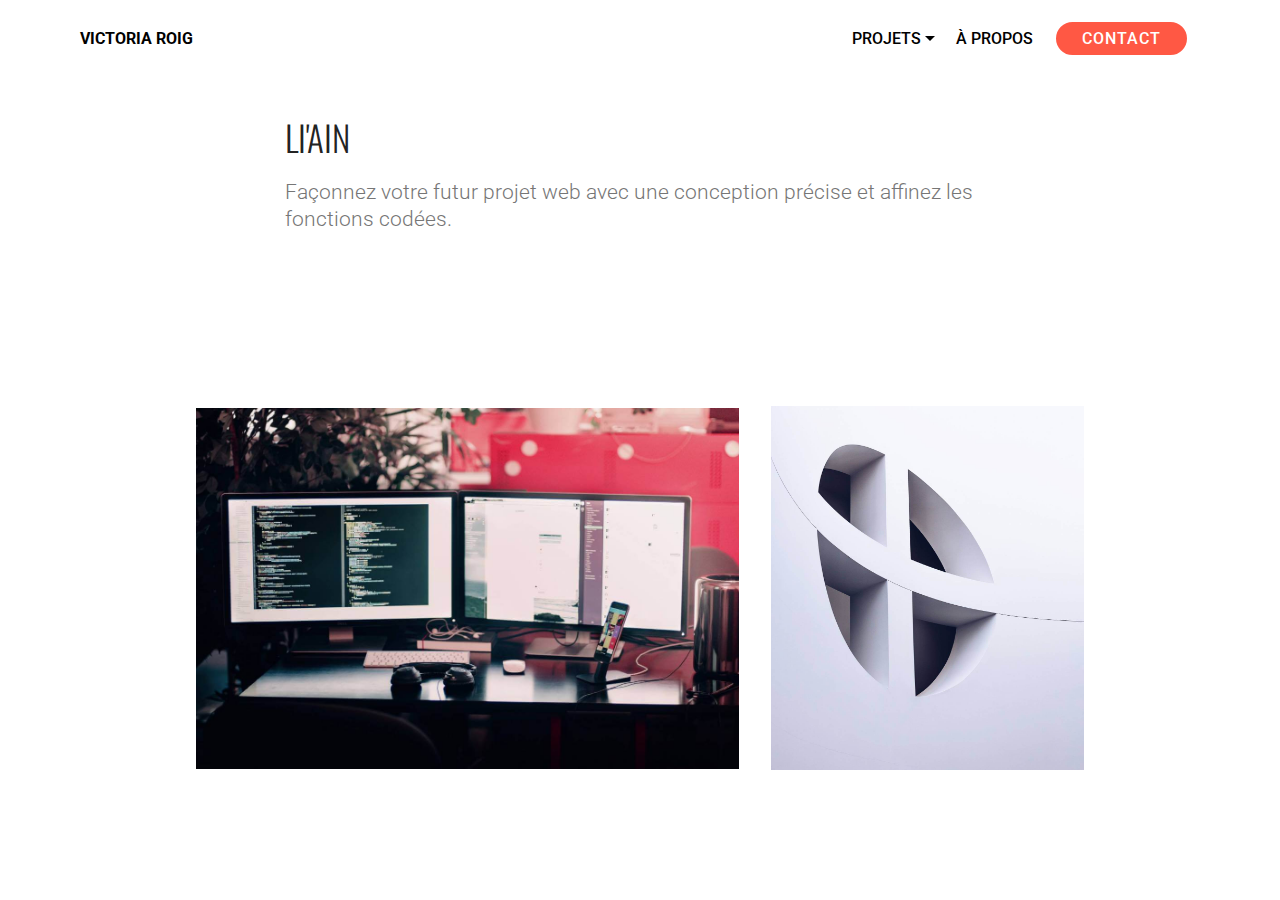
==== page10.html @ 6cad790f "create github pages" ====
<!DOCTYPE html>
<html >
<head>
  <!-- Site made with Mobirise Website Builder v4.8.8, https://mobirise.com -->
  <meta charset="UTF-8">
  <meta http-equiv="X-UA-Compatible" content="IE=edge">
  <meta name="generator" content="Mobirise v4.8.8, mobirise.com">
  <meta name="viewport" content="width=device-width, initial-scale=1, minimum-scale=1">
  <link rel="shortcut icon" href="assets/images/logo2.png" type="image/x-icon">
  <meta name="description" content="Web Site Builder Description">
  <title>Li'ain</title>
  <link rel="stylesheet" href="assets/tether/tether.min.css">
  <link rel="stylesheet" href="assets/bootstrap/css/bootstrap.min.css">
  <link rel="stylesheet" href="assets/bootstrap/css/bootstrap-grid.min.css">
  <link rel="stylesheet" href="assets/bootstrap/css/bootstrap-reboot.min.css">
  <link rel="stylesheet" href="assets/dropdown/css/style.css">
  <link rel="stylesheet" href="assets/theme/css/style.css">
  <link rel="stylesheet" href="assets/mobirise/css/mbr-additional.css" type="text/css">
  
  
  
</head>
<body>
  <section class="menu cid-rbWbWmOWd1" once="menu" id="menu2-z">

    

    <nav class="navbar navbar-expand beta-menu navbar-dropdown align-items-center navbar-fixed-top navbar-toggleable-sm">
        <button class="navbar-toggler navbar-toggler-right" type="button" data-toggle="collapse" data-target="#navbarSupportedContent" aria-controls="navbarSupportedContent" aria-expanded="false" aria-label="Toggle navigation">
            <div class="hamburger">
                <span></span>
                <span></span>
                <span></span>
                <span></span>
            </div>
        </button>
        <div class="menu-logo">
            <div class="navbar-brand">
                
                <span class="navbar-caption-wrap"><a class="navbar-caption text-black display-4" href="index.html">VICTORIA ROIG</a></span>
            </div>
        </div>
        <div class="collapse navbar-collapse" id="navbarSupportedContent">
            <ul class="navbar-nav nav-dropdown" data-app-modern-menu="true"><li class="nav-item dropdown open">
                    <a class="nav-link link text-black dropdown-toggle display-4" href="https://mobirise.co" data-toggle="dropdown-submenu" aria-expanded="true">
                        PROJETS</a><div class="dropdown-menu"><a class="text-black dropdown-item display-4" href="page10.html" aria-expanded="false">LI'AIN</a><a class="text-black dropdown-item display-4" href="page9.html" aria-expanded="false">BLACK SWAN</a><a class="text-black dropdown-item display-4" href="page8.html" aria-expanded="false">JO PARIS 2024</a><a class="text-black dropdown-item display-4" href="page7.html" aria-expanded="false">PAS MON GENRE</a><a class="text-black dropdown-item display-4" href="page6.html" aria-expanded="false">ORCHESTRE NATIONAL DE LYON</a><a class="text-black dropdown-item display-4" href="page5.html" aria-expanded="false">VLAN !</a><a class="text-black dropdown-item display-4" href="page4.html" aria-expanded="false">PORTS DE L'ESTUAIRE DE LA SEUDRE</a><a class="text-black dropdown-item display-4" href="page3.html" aria-expanded="false">ALTITUDE JAZZ FESTIVAL</a><a class="text-black dropdown-item display-4" href="page2.html" aria-expanded="false">HALLUCINATIONS COLLECTIVES</a></div>
                </li>
                <li class="nav-item">
                    <a class="nav-link link text-black display-4" href="àpropos.html">À&nbsp;PROPOS</a>
                </li></ul>
            <div class="navbar-buttons mbr-section-btn"><a class="btn btn-sm btn-primary display-4" href="index.html#form1-5">CONTACT
                    </a></div>
        </div>
    </nav>
</section>

<section class="engine"><a href="https://mobirise.info/z">best free css templates</a></section><section class="mbr-section content4 cid-reNiDAWQMk" id="content4-12">

    

    <div class="container">
        <div class="media-container-row">
            <div class="title col-12 col-md-8">
                <h2 class="align-center pb-3 mbr-fonts-style display-1">
                    LI'AIN&nbsp;</h2>
                <h3 class="mbr-section-subtitle align-center mbr-light mbr-fonts-style display-2">
                    Façonnez votre futur projet web avec une conception précise et affinez les fonctions codées.
                </h3>
                
            </div>
        </div>
    </div>
</section>

<section class="cid-reNizBVygd" id="image4-11">
    <!-- Block parameters controls (Blue "Gear" panel) -->
    
    <!-- End block parameters -->
    <div class="container images-container">
            <div class="media-container-row" style="width: 80%;">
                <div class="img-item item1" style="width: 177%;">
                    <img src="assets/images/042.jpg">
                    
                </div>
                <div class="img-item">
                    <img src="assets/images/053.jpg">
                    
                </div>
            </div>
    </div>
</section>


  <script src="assets/web/assets/jquery/jquery.min.js"></script>
  <script src="assets/popper/popper.min.js"></script>
  <script src="assets/tether/tether.min.js"></script>
  <script src="assets/bootstrap/js/bootstrap.min.js"></script>
  <script src="assets/smoothscroll/smooth-scroll.js"></script>
  <script src="assets/dropdown/js/script.min.js"></script>
  <script src="assets/touchswipe/jquery.touch-swipe.min.js"></script>
  <script src="assets/theme/js/script.js"></script>
  
  
 <div id="scrollToTop" class="scrollToTop mbr-arrow-up"><a style="text-align: center;"><i></i></a></div>
  </body>
</html>
---- assets/dropdown/css/style.css ----
.navbar-dropdown {
  left: 0;
  padding: 0;
  position: absolute;
  right: 0;
  top: 0;
  transition: all 0.45s ease;
  z-index: 1030;
  background: #282828; }
  .navbar-dropdown .navbar-logo {
    margin-right: 0.8rem;
    transition: margin 0.3s ease-in-out;
    vertical-align: middle; }
    .navbar-dropdown .navbar-logo img {
      height: 3.125rem;
      transition: all 0.3s ease-in-out; }
    .navbar-dropdown .navbar-logo.mbr-iconfont {
      font-size: 3.125rem;
      line-height: 3.125rem; }
  .navbar-dropdown .navbar-caption {
    font-weight: 700;
    white-space: normal;
    vertical-align: -4px;
    line-height: 3.125rem !important; }
    .navbar-dropdown .navbar-caption, .navbar-dropdown .navbar-caption:hover {
      color: inherit;
      text-decoration: none; }
  .navbar-dropdown .mbr-iconfont + .navbar-caption {
    vertical-align: -1px; }
  .navbar-dropdown.navbar-fixed-top {
    position: fixed; }
  .navbar-dropdown .navbar-brand span {
    vertical-align: -4px; }
  .navbar-dropdown.bg-color.transparent {
    background: none; }
  .navbar-dropdown.navbar-short .navbar-brand {
    padding: 0.625rem 0; }
    .navbar-dropdown.navbar-short .navbar-brand span {
      vertical-align: -1px; }
  .navbar-dropdown.navbar-short .navbar-caption {
    line-height: 2.375rem !important;
    vertical-align: -2px; }
  .navbar-dropdown.navbar-short .navbar-logo {
    margin-right: 0.5rem; }
    .navbar-dropdown.navbar-short .navbar-logo img {
      height: 2.375rem; }
    .navbar-dropdown.navbar-short .navbar-logo.mbr-iconfont {
      font-size: 2.375rem;
      line-height: 2.375rem; }
  .navbar-dropdown.navbar-short .mbr-table-cell {
    height: 3.625rem; }
  .navbar-dropdown .navbar-close {
    left: 0.6875rem;
    position: fixed;
    top: 0.75rem;
    z-index: 1000; }
  .navbar-dropdown .hamburger-icon {
    content: "";
    display: inline-block;
    vertical-align: middle;
    width: 16px;
    -webkit-box-shadow: 0 -6px 0 1px #282828,0 0 0 1px #282828,0 6px 0 1px #282828;
    -moz-box-shadow: 0 -6px 0 1px #282828,0 0 0 1px #282828,0 6px 0 1px #282828;
    box-shadow: 0 -6px 0 1px #282828,0 0 0 1px #282828,0 6px 0 1px #282828; }

.dropdown-menu .dropdown-toggle[data-toggle="dropdown-submenu"]::after {
  border-bottom: 0.35em solid transparent;
  border-left: 0.35em solid;
  border-right: 0;
  border-top: 0.35em solid transparent;
  margin-left: 0.3rem; }

.dropdown-menu .dropdown-item:focus {
  outline: 0; }

.nav-dropdown {
  font-size: 0.75rem;
  font-weight: 500;
  height: auto !important; }
  .nav-dropdown .nav-btn {
    padding-left: 1rem; }
  .nav-dropdown .link {
    margin: .667em 1.667em;
    font-weight: 500;
    padding: 0;
    transition: color .2s ease-in-out; }
    .nav-dropdown .link.dropdown-toggle {
      margin-right: 2.583em; }
      .nav-dropdown .link.dropdown-toggle::after {
        margin-left: .25rem;
        border-top: 0.35em solid;
        border-right: 0.35em solid transparent;
        border-left: 0.35em solid transparent;
        border-bottom: 0; }
      .nav-dropdown .link.dropdown-toggle[aria-expanded="true"] {
        margin: 0;
        padding: 0.667em 3.263em  0.667em 1.667em; }
  .nav-dropdown .link::after,
  .nav-dropdown .dropdown-item::after {
    color: inherit; }
  .nav-dropdown .btn {
    font-size: 0.75rem;
    font-weight: 700;
    letter-spacing: 0;
    margin-bottom: 0;
    padding-left: 1.25rem;
    padding-right: 1.25rem; }
  .nav-dropdown .dropdown-menu {
    border-radius: 0;
    border: 0;
    left: 0;
    margin: 0;
    padding-bottom: 1.25rem;
    padding-top: 1.25rem;
    position: relative; }
  .nav-dropdown .dropdown-submenu {
    margin-left: 0.125rem;
    top: 0; }
  .nav-dropdown .dropdown-item {
    font-weight: 500;
    line-height: 2;
    padding: 0.3846em 4.615em 0.3846em 1.5385em;
    position: relative;
    transition: color .2s ease-in-out, background-color .2s ease-in-out; }
    .nav-dropdown .dropdown-item::after {
      margin-top: -0.3077em;
      position: absolute;
      right: 1.1538em;
      top: 50%; }
    .nav-dropdown .dropdown-item:focus, .nav-dropdown .dropdown-item:hover {
      background: none; }

@media (max-width: 767px) {
  .nav-dropdown.navbar-toggleable-sm {
    bottom: 0;
    display: none;
    left: 0;
    overflow-x: hidden;
    position: fixed;
    top: 0;
    transform: translateX(-100%);
    -ms-transform: translateX(-100%);
    -webkit-transform: translateX(-100%);
    width: 18.75rem;
    z-index: 999; } }
.nav-dropdown.navbar-toggleable-xl {
  bottom: 0;
  display: none;
  left: 0;
  overflow-x: hidden;
  position: fixed;
  top: 0;
  transform: translateX(-100%);
  -ms-transform: translateX(-100%);
  -webkit-transform: translateX(-100%);
  width: 18.75rem;
  z-index: 999; }

.nav-dropdown-sm {
  display: block !important;
  overflow-x: hidden;
  overflow: auto;
  padding-top: 3.875rem; }
  .nav-dropdown-sm::after {
    content: "";
    display: block;
    height: 3rem;
    width: 100%; }
  .nav-dropdown-sm.collapse.in ~ .navbar-close {
    display: block !important; }
  .nav-dropdown-sm.collapsing, .nav-dropdown-sm.collapse.in {
    transform: translateX(0);
    -ms-transform: translateX(0);
    -webkit-transform: translateX(0);
    transition: all 0.25s ease-out;
    -webkit-transition: all 0.25s ease-out;
    background: #282828; }
  .nav-dropdown-sm.collapsing[aria-expanded="false"] {
    transform: translateX(-100%);
    -ms-transform: translateX(-100%);
    -webkit-transform: translateX(-100%); }
  .nav-dropdown-sm .nav-item {
    display: block;
    margin-left: 0 !important;
    padding-left: 0; }
  .nav-dropdown-sm .link,
  .nav-dropdown-sm .dropdown-item {
    border-top: 1px dotted rgba(255, 255, 255, 0.1);
    font-size: 0.8125rem;
    line-height: 1.6;
    margin: 0 !important;
    padding: 0.875rem 2.4rem 0.875rem 1.5625rem !important;
    position: relative;
    white-space: normal; }
    .nav-dropdown-sm .link:focus, .nav-dropdown-sm .link:hover,
    .nav-dropdown-sm .dropdown-item:focus,
    .nav-dropdown-sm .dropdown-item:hover {
      background: rgba(0, 0, 0, 0.2) !important;
      color: #c0a375; }
  .nav-dropdown-sm .nav-btn {
    position: relative;
    padding: 1.5625rem 1.5625rem 0 1.5625rem; }
    .nav-dropdown-sm .nav-btn::before {
      border-top: 1px dotted rgba(255, 255, 255, 0.1);
      content: "";
      left: 0;
      position: absolute;
      top: 0;
      width: 100%; }
    .nav-dropdown-sm .nav-btn + .nav-btn {
      padding-top: 0.625rem; }
      .nav-dropdown-sm .nav-btn + .nav-btn::before {
        display: none; }
  .nav-dropdown-sm .btn {
    padding: 0.625rem 0; }
  .nav-dropdown-sm .dropdown-toggle[data-toggle="dropdown-submenu"]::after {
    margin-left: .25rem;
    border-top: 0.35em solid;
    border-right: 0.35em solid transparent;
    border-left: 0.35em solid transparent;
    border-bottom: 0; }
  .nav-dropdown-sm .dropdown-toggle[data-toggle="dropdown-submenu"][aria-expanded="true"]::after {
    border-top: 0;
    border-right: 0.35em solid transparent;
    border-left: 0.35em solid transparent;
    border-bottom: 0.35em solid; }
  .nav-dropdown-sm .dropdown-menu {
    margin: 0;
    padding: 0;
    position: relative;
    top: 0;
    left: 0;
    width: 100%;
    border: 0;
    float: none;
    border-radius: 0;
    background: none; }
  .nav-dropdown-sm .dropdown-submenu {
    left: 100%;
    margin-left: 0.125rem;
    margin-top: -1.25rem;
    top: 0; }

.navbar-toggleable-sm .nav-dropdown .dropdown-menu {
  position: absolute; }

.navbar-toggleable-sm .nav-dropdown .dropdown-submenu {
  left: 100%;
  margin-left: 0.125rem;
  margin-top: -1.25rem;
  top: 0; }

.navbar-toggleable-sm.opened .nav-dropdown .dropdown-menu {
  position: relative; }

.navbar-toggleable-sm.opened .nav-dropdown .dropdown-submenu {
  left: 0;
  margin-left: 00rem;
  margin-top: 0rem;
  top: 0; }

.is-builder .nav-dropdown.collapsing {
  transition: none !important; }

/*# sourceMappingURL=style.css.map */
---- assets/theme/css/style.css ----
/*!
 * Mobirise v4 theme (https://mobirise.com/)
 * Copyright 2017 Mobirise
 */
section {
  background-color: #eeeeee; }

section,
.container,
.container-fluid {
  position: relative;
  word-wrap: break-word; }

a.mbr-iconfont:hover {
  text-decoration: none; }

.article .lead p, .article .lead ul, .article .lead ol, .article .lead pre, .article .lead blockquote {
  margin-bottom: 0; }

a {
  font-style: normal;
  font-weight: 400;
  cursor: pointer; }
  a, a:hover {
    text-decoration: none; }

figure {
  margin-bottom: 0; }

body {
  color: #232323; }

h1, h2, h3, h4, h5, h6,
.h1, .h2, .h3, .h4, .h5, .h6,
.display-1, .display-2, .display-3, .display-4 {
  line-height: 1;
  word-break: break-word;
  word-wrap: break-word; }

b, strong {
  font-weight: bold; }

blockquote {
  padding: 10px 0 10px 20px;
  position: relative;
  border-left: 2px solid;
  border-color: #ff3366; }

input:-webkit-autofill, input:-webkit-autofill:hover, input:-webkit-autofill:focus, input:-webkit-autofill:active {
  transition-delay: 9999s;
  transition-property: background-color, color; }

textarea[type="hidden"] {
  display: none; }

body {
  position: relative; }

section {
  background-position: 50% 50%;
  background-repeat: no-repeat;
  background-size: cover; }
  section .mbr-background-video,
  section .mbr-background-video-preview {
    position: absolute;
    bottom: 0;
    left: 0;
    right: 0;
    top: 0; }

.hidden {
  visibility: hidden; }

.mbr-z-index20 {
  z-index: 20; }

/*! Base colors */
.mbr-white {
  color: #ffffff; }

.mbr-black {
  color: #000000; }

.mbr-bg-white {
  background-color: #ffffff; }

.mbr-bg-black {
  background-color: #000000; }

/*! Text-aligns */
.align-left {
  text-align: left; }

.align-center {
  text-align: center; }

.align-right {
  text-align: right; }

@media (max-width: 767px) {
  .align-left, .align-center, .align-right, .mbr-section-btn, .mbr-section-title {
    text-align: center; } }
/*! Font-weight  */
.mbr-light {
  font-weight: 300; }

.mbr-regular {
  font-weight: 400; }

.mbr-semibold {
  font-weight: 500; }

.mbr-bold {
  font-weight: 700; }

/*! Media  */
.media-size-item {
  -webkit-flex: 1 1 auto;
  -moz-flex: 1 1 auto;
  -ms-flex: 1 1 auto;
  -o-flex: 1 1 auto;
  flex: 1 1 auto; }

.media-content {
  -webkit-flex-basis: 100%;
  flex-basis: 100%; }

.media-container-row {
  display: -ms-flexbox;
  display: -webkit-flex;
  display: flex;
  -webkit-flex-direction: row;
  -ms-flex-direction: row;
  flex-direction: row;
  -webkit-flex-wrap: wrap;
  -ms-flex-wrap: wrap;
  flex-wrap: wrap;
  -webkit-justify-content: center;
  -ms-flex-pack: center;
  justify-content: center;
  -webkit-align-content: center;
  -ms-flex-line-pack: center;
  align-content: center;
  -webkit-align-items: start;
  -ms-flex-align: start;
  align-items: start; }
  .media-container-row .media-size-item {
    width: 400px; }

.media-container-column {
  display: -ms-flexbox;
  display: -webkit-flex;
  display: flex;
  -webkit-flex-direction: column;
  -ms-flex-direction: column;
  flex-direction: column;
  -webkit-flex-wrap: wrap;
  -ms-flex-wrap: wrap;
  flex-wrap: wrap;
  -webkit-justify-content: center;
  -ms-flex-pack: center;
  justify-content: center;
  -webkit-align-content: center;
  -ms-flex-line-pack: center;
  align-content: center;
  -webkit-align-items: stretch;
  -ms-flex-align: stretch;
  align-items: stretch; }
  .media-container-column > * {
    width: 100%; }

@media (min-width: 992px) {
  .media-container-row {
    -webkit-flex-wrap: nowrap;
    -ms-flex-wrap: nowrap;
    flex-wrap: nowrap; } }
figure {
  overflow: hidden; }

figure[mbr-media-size] {
  transition: width 0.1s; }

.mbr-figure img, .mbr-figure iframe {
  display: block;
  width: 100%; }

.card {
  background-color: transparent;
  border: none; }

.card-img {
  text-align: center;
  flex-shrink: 0;
  -webkit-flex-shrink: 0; }

.media {
  max-width: 100%;
  margin: 0 auto; }

.mbr-figure {
  -ms-flex-item-align: center;
  -ms-grid-row-align: center;
  -webkit-align-self: center;
  align-self: center; }

.media-container > div {
  max-width: 100%; }

.mbr-figure img, .card-img img {
  width: 100%; }

@media (max-width: 991px) {
  .media-size-item {
    width: auto !important; }

  .media {
    width: auto; }

  .mbr-figure {
    width: 100% !important; } }
/*! Buttons */
.mbr-section-btn {
  margin-left: -.25rem;
  margin-right: -.25rem;
  font-size: 0; }

nav .mbr-section-btn {
  margin-left: 0rem;
  margin-right: 0rem; }

/*! Btn icon margin */
.btn .mbr-iconfont, .btn.btn-sm .mbr-iconfont {
  cursor: pointer;
  margin-right: 0.5rem; }

.btn.btn-md .mbr-iconfont, .btn.btn-md .mbr-iconfont {
  margin-right: 0.8rem; }

.mbr-regular {
  font-weight: 400; }

.mbr-semibold {
  font-weight: 500; }

.mbr-bold {
  font-weight: 700; }

[type="submit"] {
  -webkit-appearance: none; }

/*! Full-screen */
.mbr-fullscreen .mbr-overlay {
  min-height: 100vh; }

.mbr-fullscreen {
  display: flex;
  display: -webkit-flex;
  display: -moz-flex;
  display: -ms-flex;
  display: -o-flex;
  align-items: center;
  -webkit-align-items: center;
  min-height: 100vh;
  padding-top: 3rem;
  padding-bottom: 3rem; }

/*! Map */
.map {
  height: 25rem;
  position: relative; }
  .map iframe {
    width: 100%;
    height: 100%; }

/* Form */
.form-asterisk {
  font-family: initial;
  position: absolute;
  top: -2px;
  font-weight: normal; }

/*! Scroll to top arrow */
.mbr-arrow-up {
  bottom: 25px;
  right: 90px;
  position: fixed;
  text-align: right;
  z-index: 5000;
  color: #ffffff;
  font-size: 32px;
  transform: rotate(180deg);
  -webkit-transform: rotate(180deg); }

.mbr-arrow-up a {
  background: rgba(0, 0, 0, 0.2);
  border-radius: 3px;
  color: #fff;
  display: inline-block;
  height: 60px;
  width: 60px;
  outline-style: none !important;
  position: relative;
  text-decoration: none;
  transition: all .3s ease-in-out;
  cursor: pointer;
  text-align: center; }
  .mbr-arrow-up a:hover {
    background-color: rgba(0, 0, 0, 0.4); }
  .mbr-arrow-up a i {
    line-height: 60px; }

.mbr-arrow-up-icon {
  display: block;
  color: #fff; }

.mbr-arrow-up-icon::before {
  content: "\203a";
  display: inline-block;
  font-family: serif;
  font-size: 32px;
  line-height: 1;
  font-style: normal;
  position: relative;
  top: 6px;
  left: -4px;
  -webkit-transform: rotate(-90deg);
  transform: rotate(-90deg); }

/*! Arrow Down */
.mbr-arrow {
  position: absolute;
  bottom: 45px;
  left: 50%;
  width: 60px;
  height: 60px;
  cursor: pointer;
  background-color: rgba(80, 80, 80, 0.5);
  border-radius: 50%;
  -webkit-transform: translateX(-50%);
  transform: translateX(-50%); }
  .mbr-arrow > a {
    display: inline-block;
    text-decoration: none;
    outline-style: none;
    -webkit-animation: arrowdown 1.7s ease-in-out infinite;
    animation: arrowdown 1.7s ease-in-out infinite; }
    .mbr-arrow > a > i {
      position: absolute;
      top: -2px;
      left: 15px;
      font-size: 2rem; }

@keyframes arrowdown {
  0% {
    transform: translateY(0px);
    -webkit-transform: translateY(0px); }
  50% {
    transform: translateY(-5px);
    -webkit-transform: translateY(-5px); }
  100% {
    transform: translateY(0px);
    -webkit-transform: translateY(0px); } }
@-webkit-keyframes arrowdown {
  0% {
    transform: translateY(0px);
    -webkit-transform: translateY(0px); }
  50% {
    transform: translateY(-5px);
    -webkit-transform: translateY(-5px); }
  100% {
    transform: translateY(0px);
    -webkit-transform: translateY(0px); } }
@media (max-width: 500px) {
  .mbr-arrow-up {
    left: 50%;
    right: auto;
    transform: translateX(-50%) rotate(180deg);
    -webkit-transform: translateX(-50%) rotate(180deg); } }
/*Gradients animation*/
@keyframes gradient-animation {
  from {
    background-position: 0% 100%;
    animation-timing-function: ease-in-out; }
  to {
    background-position: 100% 0%;
    animation-timing-function: ease-in-out; } }
@-webkit-keyframes gradient-animation {
  from {
    background-position: 0% 100%;
    animation-timing-function: ease-in-out; }
  to {
    background-position: 100% 0%;
    animation-timing-function: ease-in-out; } }
.bg-gradient {
  background-size: 200% 200%;
  animation: gradient-animation 5s infinite alternate;
  -webkit-animation: gradient-animation 5s infinite alternate; }

.menu .navbar-brand {
  display: -webkit-flex; }
  .menu .navbar-brand span {
    display: flex;
    display: -webkit-flex; }
  .menu .navbar-brand .navbar-caption-wrap {
    display: -webkit-flex; }
  .menu .navbar-brand .navbar-logo img {
    display: -webkit-flex; }
@media (min-width: 768px) and (max-width: 991px) {
  .menu .navbar-toggleable-sm .navbar-nav {
    display: -webkit-box;
    display: -webkit-flex;
    display: -ms-flexbox; } }
@media (min-width: 992px) {
  .menu .navbar-nav.nav-dropdown {
    display: -webkit-flex; }
  .menu .navbar-toggleable-sm .navbar-collapse {
    display: -webkit-flex !important; } }
@media (max-width: 767px) {
  .menu .navbar-collapse {
    overflow-y: auto;
    max-height: 80vh; }
  .menu .dropdown-menu {
    max-height: 60vh;
    overflow-y: auto; } }

.navbar {
  display: -webkit-flex;
  -webkit-flex-wrap: wrap;
  -webkit-align-items: center;
  -webkit-justify-content: space-between; }

.navbar-collapse {
  -webkit-flex-basis: 100%;
  -webkit-flex-grow: 1;
  -webkit-align-items: center; }

.nav-dropdown .link {
  padding: .667em 1.667em !important;
  margin: 0 !important; }

.nav {
  display: -webkit-flex;
  -webkit-flex-wrap: wrap; }

.row {
  display: -webkit-flex;
  -webkit-flex-wrap: wrap; }

.justify-content-center {
  -webkit-justify-content: center; }

.form-inline {
  display: -webkit-flex;
  -webkit-flex-flow: row wrap;
  -webkit-align-items: center; }

.card-wrapper {
  -webkit-flex: 1; }

.carousel-control {
  z-index: 10;
  display: -webkit-flex;
  -webkit-align-items: center;
  -webkit-justify-content: center; }

.carousel-controls {
  display: -webkit-flex; }

.media {
  display: -webkit-flex; }

/*# sourceMappingURL=style.css.map */
.engine {
	position: absolute;
	text-indent: -2400px;
	text-align: center;
	padding: 0;
	top: 0;
	left: -2400px;
}
---- assets/mobirise/css/mbr-additional.css ----
@import url(https://fonts.googleapis.com/css?family=Oswald:200,300,400,500,600,700);
@import url(https://fonts.googleapis.com/css?family=Roboto:100,100i,300,300i,400,400i,500,500i,700,700i,900,900i);





body {
  font-style: normal;
  line-height: 1.5;
}
.mbr-section-title {
  font-style: normal;
  line-height: 1.2;
}
.mbr-section-subtitle {
  line-height: 1.3;
}
.mbr-text {
  font-style: normal;
  line-height: 1.6;
}
.display-1 {
  font-family: 'Oswald', sans-serif;
  font-size: 2.2rem;
}
.display-1 > .mbr-iconfont {
  font-size: 3.52rem;
}
.display-2 {
  font-family: 'Roboto', sans-serif;
  font-size: 1.3rem;
}
.display-2 > .mbr-iconfont {
  font-size: 2.08rem;
}
.display-4 {
  font-family: 'Roboto', sans-serif;
  font-size: 1rem;
}
.display-4 > .mbr-iconfont {
  font-size: 1.6rem;
}
.display-5 {
  font-family: 'Roboto', sans-serif;
  font-size: 1.4rem;
}
.display-5 > .mbr-iconfont {
  font-size: 2.24rem;
}
.display-7 {
  font-family: 'Roboto', sans-serif;
  font-size: 1rem;
}
.display-7 > .mbr-iconfont {
  font-size: 1.6rem;
}
/* ---- Fluid typography for mobile devices ---- */
/* 1.4 - font scale ratio ( bootstrap == 1.42857 ) */
/* 100vw - current viewport width */
/* (48 - 20)  48 == 48rem == 768px, 20 == 20rem == 320px(minimal supported viewport) */
/* 0.65 - min scale variable, may vary */
@media (max-width: 768px) {
  .display-1 {
    font-size: 1.76rem;
    font-size: calc( 1.42rem + (2.2 - 1.42) * ((100vw - 20rem) / (48 - 20)));
    line-height: calc( 1.4 * (1.42rem + (2.2 - 1.42) * ((100vw - 20rem) / (48 - 20))));
  }
  .display-2 {
    font-size: 1.04rem;
    font-size: calc( 1.105rem + (1.3 - 1.105) * ((100vw - 20rem) / (48 - 20)));
    line-height: calc( 1.4 * (1.105rem + (1.3 - 1.105) * ((100vw - 20rem) / (48 - 20))));
  }
  .display-4 {
    font-size: 0.8rem;
    font-size: calc( 1rem + (1 - 1) * ((100vw - 20rem) / (48 - 20)));
    line-height: calc( 1.4 * (1rem + (1 - 1) * ((100vw - 20rem) / (48 - 20))));
  }
  .display-5 {
    font-size: 1.12rem;
    font-size: calc( 1.14rem + (1.4 - 1.14) * ((100vw - 20rem) / (48 - 20)));
    line-height: calc( 1.4 * (1.14rem + (1.4 - 1.14) * ((100vw - 20rem) / (48 - 20))));
  }
}
/* Buttons */
.btn {
  font-weight: 500;
  border-width: 2px;
  font-style: normal;
  letter-spacing: 1px;
  margin: .4rem .8rem;
  white-space: normal;
  -webkit-transition: all 0.3s ease-in-out;
  -moz-transition: all 0.3s ease-in-out;
  transition: all 0.3s ease-in-out;
  display: inline-flex;
  align-items: center;
  justify-content: center;
  word-break: break-word;
  -webkit-align-items: center;
  -webkit-justify-content: center;
  display: -webkit-inline-flex;
  padding: 1rem 3rem;
  border-radius: 3px;
}
.btn-sm {
  font-weight: 500;
  letter-spacing: 1px;
  -webkit-transition: all 0.3s ease-in-out;
  -moz-transition: all 0.3s ease-in-out;
  transition: all 0.3s ease-in-out;
  padding: 0.6rem 1.5rem;
  border-radius: 3px;
}
.btn-md {
  font-weight: 500;
  letter-spacing: 1px;
  margin: .4rem .8rem !important;
  -webkit-transition: all 0.3s ease-in-out;
  -moz-transition: all 0.3s ease-in-out;
  transition: all 0.3s ease-in-out;
  padding: 1rem 3rem;
  border-radius: 3px;
}
.btn-lg {
  font-weight: 500;
  letter-spacing: 1px;
  margin: .4rem .8rem !important;
  -webkit-transition: all 0.3s ease-in-out;
  -moz-transition: all 0.3s ease-in-out;
  transition: all 0.3s ease-in-out;
  padding: 1.2rem 3.2rem;
  border-radius: 3px;
}
.bg-primary {
  background-color: #ff5844 !important;
}
.bg-success {
  background-color: #f7ed4a !important;
}
.bg-info {
  background-color: #82786e !important;
}
.bg-warning {
  background-color: #879a9f !important;
}
.bg-danger {
  background-color: #b1a374 !important;
}
.btn-primary,
.btn-primary:active {
  background-color: #ff5844 !important;
  border-color: #ff5844 !important;
  color: #ffffff !important;
}
.btn-primary:hover,
.btn-primary:focus,
.btn-primary.focus,
.btn-primary.active {
  color: #ffffff !important;
  background-color: #f61a00 !important;
  border-color: #f61a00 !important;
}
.btn-primary.disabled,
.btn-primary:disabled {
  color: #ffffff !important;
  background-color: #f61a00 !important;
  border-color: #f61a00 !important;
}
.btn-secondary,
.btn-secondary:active {
  background-color: #ff5844 !important;
  border-color: #ff5844 !important;
  color: #ffffff !important;
}
.btn-secondary:hover,
.btn-secondary:focus,
.btn-secondary.focus,
.btn-secondary.active {
  color: #ffffff !important;
  background-color: #f61a00 !important;
  border-color: #f61a00 !important;
}
.btn-secondary.disabled,
.btn-secondary:disabled {
  color: #ffffff !important;
  background-color: #f61a00 !important;
  border-color: #f61a00 !important;
}
.btn-info,
.btn-info:active {
  background-color: #82786e !important;
  border-color: #82786e !important;
  color: #ffffff !important;
}
.btn-info:hover,
.btn-info:focus,
.btn-info.focus,
.btn-info.active {
  color: #ffffff !important;
  background-color: #59524b !important;
  border-color: #59524b !important;
}
.btn-info.disabled,
.btn-info:disabled {
  color: #ffffff !important;
  background-color: #59524b !important;
  border-color: #59524b !important;
}
.btn-success,
.btn-success:active {
  background-color: #f7ed4a !important;
  border-color: #f7ed4a !important;
  color: #3f3c03 !important;
}
.btn-success:hover,
.btn-success:focus,
.btn-success.focus,
.btn-success.active {
  color: #3f3c03 !important;
  background-color: #eadd0a !important;
  border-color: #eadd0a !important;
}
.btn-success.disabled,
.btn-success:disabled {
  color: #3f3c03 !important;
  background-color: #eadd0a !important;
  border-color: #eadd0a !important;
}
.btn-warning,
.btn-warning:active {
  background-color: #879a9f !important;
  border-color: #879a9f !important;
  color: #ffffff !important;
}
.btn-warning:hover,
.btn-warning:focus,
.btn-warning.focus,
.btn-warning.active {
  color: #ffffff !important;
  background-color: #617479 !important;
  border-color: #617479 !important;
}
.btn-warning.disabled,
.btn-warning:disabled {
  color: #ffffff !important;
  background-color: #617479 !important;
  border-color: #617479 !important;
}
.btn-danger,
.btn-danger:active {
  background-color: #b1a374 !important;
  border-color: #b1a374 !important;
  color: #ffffff !important;
}
.btn-danger:hover,
.btn-danger:focus,
.btn-danger.focus,
.btn-danger.active {
  color: #ffffff !important;
  background-color: #8b7d4e !important;
  border-color: #8b7d4e !important;
}
.btn-danger.disabled,
.btn-danger:disabled {
  color: #ffffff !important;
  background-color: #8b7d4e !important;
  border-color: #8b7d4e !important;
}
.btn-white {
  color: #333333 !important;
}
.btn-white,
.btn-white:active {
  background-color: #ffffff !important;
  border-color: #ffffff !important;
  color: #808080 !important;
}
.btn-white:hover,
.btn-white:focus,
.btn-white.focus,
.btn-white.active {
  color: #808080 !important;
  background-color: #d9d9d9 !important;
  border-color: #d9d9d9 !important;
}
.btn-white.disabled,
.btn-white:disabled {
  color: #808080 !important;
  background-color: #d9d9d9 !important;
  border-color: #d9d9d9 !important;
}
.btn-black,
.btn-black:active {
  background-color: #333333 !important;
  border-color: #333333 !important;
  color: #ffffff !important;
}
.btn-black:hover,
.btn-black:focus,
.btn-black.focus,
.btn-black.active {
  color: #ffffff !important;
  background-color: #0d0d0d !important;
  border-color: #0d0d0d !important;
}
.btn-black.disabled,
.btn-black:disabled {
  color: #ffffff !important;
  background-color: #0d0d0d !important;
  border-color: #0d0d0d !important;
}
.btn-primary-outline,
.btn-primary-outline:active {
  background: none;
  border-color: #dd1800;
  color: #dd1800;
}
.btn-primary-outline:hover,
.btn-primary-outline:focus,
.btn-primary-outline.focus,
.btn-primary-outline.active {
  color: #ffffff;
  background-color: #ff5844;
  border-color: #ff5844;
}
.btn-primary-outline.disabled,
.btn-primary-outline:disabled {
  color: #ffffff !important;
  background-color: #ff5844 !important;
  border-color: #ff5844 !important;
}
.btn-secondary-outline,
.btn-secondary-outline:active {
  background: none;
  border-color: #dd1800;
  color: #dd1800;
}
.btn-secondary-outline:hover,
.btn-secondary-outline:focus,
.btn-secondary-outline.focus,
.btn-secondary-outline.active {
  color: #ffffff;
  background-color: #ff5844;
  border-color: #ff5844;
}
.btn-secondary-outline.disabled,
.btn-secondary-outline:disabled {
  color: #ffffff !important;
  background-color: #ff5844 !important;
  border-color: #ff5844 !important;
}
.btn-info-outline,
.btn-info-outline:active {
  background: none;
  border-color: #4b453f;
  color: #4b453f;
}
.btn-info-outline:hover,
.btn-info-outline:focus,
.btn-info-outline.focus,
.btn-info-outline.active {
  color: #ffffff;
  background-color: #82786e;
  border-color: #82786e;
}
.btn-info-outline.disabled,
.btn-info-outline:disabled {
  color: #ffffff !important;
  background-color: #82786e !important;
  border-color: #82786e !important;
}
.btn-success-outline,
.btn-success-outline:active {
  background: none;
  border-color: #d2c609;
  color: #d2c609;
}
.btn-success-outline:hover,
.btn-success-outline:focus,
.btn-success-outline.focus,
.btn-success-outline.active {
  color: #3f3c03;
  background-color: #f7ed4a;
  border-color: #f7ed4a;
}
.btn-success-outline.disabled,
.btn-success-outline:disabled {
  color: #3f3c03 !important;
  background-color: #f7ed4a !important;
  border-color: #f7ed4a !important;
}
.btn-warning-outline,
.btn-warning-outline:active {
  background: none;
  border-color: #55666b;
  color: #55666b;
}
.btn-warning-outline:hover,
.btn-warning-outline:focus,
.btn-warning-outline.focus,
.btn-warning-outline.active {
  color: #ffffff;
  background-color: #879a9f;
  border-color: #879a9f;
}
.btn-warning-outline.disabled,
.btn-warning-outline:disabled {
  color: #ffffff !important;
  background-color: #879a9f !important;
  border-color: #879a9f !important;
}
.btn-danger-outline,
.btn-danger-outline:active {
  background: none;
  border-color: #7a6e45;
  color: #7a6e45;
}
.btn-danger-outline:hover,
.btn-danger-outline:focus,
.btn-danger-outline.focus,
.btn-danger-outline.active {
  color: #ffffff;
  background-color: #b1a374;
  border-color: #b1a374;
}
.btn-danger-outline.disabled,
.btn-danger-outline:disabled {
  color: #ffffff !important;
  background-color: #b1a374 !important;
  border-color: #b1a374 !important;
}
.btn-black-outline,
.btn-black-outline:active {
  background: none;
  border-color: #000000;
  color: #000000;
}
.btn-black-outline:hover,
.btn-black-outline:focus,
.btn-black-outline.focus,
.btn-black-outline.active {
  color: #ffffff;
  background-color: #333333;
  border-color: #333333;
}
.btn-black-outline.disabled,
.btn-black-outline:disabled {
  color: #ffffff !important;
  background-color: #333333 !important;
  border-color: #333333 !important;
}
.btn-white-outline,
.btn-white-outline:active,
.btn-white-outline.active {
  background: none;
  border-color: #ffffff;
  color: #ffffff;
}
.btn-white-outline:hover,
.btn-white-outline:focus,
.btn-white-outline.focus {
  color: #333333;
  background-color: #ffffff;
  border-color: #ffffff;
}
.text-primary {
  color: #ff5844 !important;
}
.text-secondary {
  color: #ff5844 !important;
}
.text-success {
  color: #f7ed4a !important;
}
.text-info {
  color: #82786e !important;
}
.text-warning {
  color: #879a9f !important;
}
.text-danger {
  color: #b1a374 !important;
}
.text-white {
  color: #ffffff !important;
}
.text-black {
  color: #000000 !important;
}
a.text-primary:hover,
a.text-primary:focus {
  color: #dd1800 !important;
}
a.text-secondary:hover,
a.text-secondary:focus {
  color: #dd1800 !important;
}
a.text-success:hover,
a.text-success:focus {
  color: #d2c609 !important;
}
a.text-info:hover,
a.text-info:focus {
  color: #4b453f !important;
}
a.text-warning:hover,
a.text-warning:focus {
  color: #55666b !important;
}
a.text-danger:hover,
a.text-danger:focus {
  color: #7a6e45 !important;
}
a.text-white:hover,
a.text-white:focus {
  color: #b3b3b3 !important;
}
a.text-black:hover,
a.text-black:focus {
  color: #4d4d4d !important;
}
.alert-success {
  background-color: #70c770;
}
.alert-info {
  background-color: #82786e;
}
.alert-warning {
  background-color: #879a9f;
}
.alert-danger {
  background-color: #b1a374;
}
.mbr-section-btn a.btn:not(.btn-form) {
  border-radius: 100px;
}
.mbr-section-btn a.btn:not(.btn-form):hover,
.mbr-section-btn a.btn:not(.btn-form):focus {
  box-shadow: none !important;
}
.mbr-section-btn a.btn:not(.btn-form):hover,
.mbr-section-btn a.btn:not(.btn-form):focus {
  box-shadow: 0 10px 40px 0 rgba(0, 0, 0, 0.2) !important;
  -webkit-box-shadow: 0 10px 40px 0 rgba(0, 0, 0, 0.2) !important;
}
.mbr-gallery-filter li a {
  border-radius: 100px !important;
}
.mbr-gallery-filter li.active .btn {
  background-color: #ff5844;
  border-color: #ff5844;
  color: #ffffff;
}
.mbr-gallery-filter li.active .btn:focus {
  box-shadow: none;
}
.nav-tabs .nav-link {
  border-radius: 100px !important;
}
.btn-form {
  border-radius: 0;
}
.btn-form:hover {
  cursor: pointer;
}
a,
a:hover {
  color: #ff5844;
}
.mbr-plan-header.bg-primary .mbr-plan-subtitle,
.mbr-plan-header.bg-primary .mbr-plan-price-desc {
  color: #ffffff;
}
.mbr-plan-header.bg-success .mbr-plan-subtitle,
.mbr-plan-header.bg-success .mbr-plan-price-desc {
  color: #ffffff;
}
.mbr-plan-header.bg-info .mbr-plan-subtitle,
.mbr-plan-header.bg-info .mbr-plan-price-desc {
  color: #beb8b2;
}
.mbr-plan-header.bg-warning .mbr-plan-subtitle,
.mbr-plan-header.bg-warning .mbr-plan-price-desc {
  color: #ced6d8;
}
.mbr-plan-header.bg-danger .mbr-plan-subtitle,
.mbr-plan-header.bg-danger .mbr-plan-price-desc {
  color: #dfd9c6;
}
/* Scroll to top button*/
#scrollToTop a {
  border-radius: 100px;
}
#scrollToTop a i:before {
  content: '';
  position: absolute;
  height: 40%;
  top: 25%;
  background: #fff;
  width: 2px;
  left: calc(50% - 1px);
}
#scrollToTop a i:after {
  content: '';
  position: absolute;
  display: block;
  border-top: 2px solid #fff;
  border-right: 2px solid #fff;
  width: 40%;
  height: 40%;
  left: 30%;
  bottom: 30%;
  transform: rotate(135deg);
  -webkit-transform: rotate(135deg);
}
/* Others*/
.note-check a[data-value=Rubik] {
  font-style: normal;
}
.mbr-arrow a {
  color: #ffffff;
}
@media (max-width: 767px) {
  .mbr-arrow {
    display: none;
  }
}
.form-control-label {
  position: relative;
  cursor: pointer;
  margin-bottom: .357em;
  padding: 0;
}
.alert {
  color: #ffffff;
  border-radius: 0;
  border: 0;
  font-size: .875rem;
  line-height: 1.5;
  margin-bottom: 1.875rem;
  padding: 1.25rem;
  position: relative;
}
.alert.alert-form::after {
  background-color: inherit;
  bottom: -7px;
  content: "";
  display: block;
  height: 14px;
  left: 50%;
  margin-left: -7px;
  position: absolute;
  transform: rotate(45deg);
  width: 14px;
  -webkit-transform: rotate(45deg);
}
.form-control {
  background-color: #f5f5f5;
  box-shadow: none;
  color: #565656;
  font-family: 'Roboto', sans-serif;
  font-size: 1rem;
  line-height: 1.43;
  min-height: 3.5em;
  padding: 1.07em .5em;
}
.form-control > .mbr-iconfont {
  font-size: 1.6rem;
}
.form-control,
.form-control:focus {
  border: 1px solid #e8e8e8;
}
.form-active .form-control:invalid {
  border-color: red;
}
.mbr-overlay {
  background-color: #000;
  bottom: 0;
  left: 0;
  opacity: .5;
  position: absolute;
  right: 0;
  top: 0;
  z-index: 0;
}
blockquote {
  font-style: italic;
  padding: 10px 0 10px 20px;
  font-size: 1.09rem;
  position: relative;
  border-color: #ff5844;
  border-width: 3px;
}
ul,
ol,
pre,
blockquote {
  margin-bottom: 2.3125rem;
}
pre {
  background: #f4f4f4;
  padding: 10px 24px;
  white-space: pre-wrap;
}
.inactive {
  -webkit-user-select: none;
  -moz-user-select: none;
  -ms-user-select: none;
  user-select: none;
  pointer-events: none;
  -webkit-user-drag: none;
  user-drag: none;
}
.mbr-section__comments .row {
  justify-content: center;
  -webkit-justify-content: center;
}
/* Forms */
.mbr-form .btn {
  margin: .4rem 0;
}
.mbr-form .input-group-btn a.btn {
  border-radius: 100px !important;
}
.mbr-form .input-group-btn a.btn:hover {
  box-shadow: 0 10px 40px 0 rgba(0, 0, 0, 0.2);
}
.mbr-form .input-group-btn button[type="submit"] {
  border-radius: 100px !important;
  padding: 1rem 3rem;
}
.mbr-form .input-group-btn button[type="submit"]:hover {
  box-shadow: 0 10px 40px 0 rgba(0, 0, 0, 0.2);
}
.form2 .form-control {
  border-top-left-radius: 100px;
  border-bottom-left-radius: 100px;
}
.form2 .input-group-btn a.btn {
  border-top-left-radius: 0 !important;
  border-bottom-left-radius: 0 !important;
}
.form2 .input-group-btn button[type="submit"] {
  border-top-left-radius: 0 !important;
  border-bottom-left-radius: 0 !important;
}
.form3 input[type="email"] {
  border-radius: 100px !important;
}
@media (max-width: 349px) {
  .form2 input[type="email"] {
    border-radius: 100px !important;
  }
  .form2 .input-group-btn a.btn {
    border-radius: 100px !important;
  }
  .form2 .input-group-btn button[type="submit"] {
    border-radius: 100px !important;
  }
}
@media (max-width: 767px) {
  .btn {
    font-size: .75rem !important;
  }
  .btn .mbr-iconfont {
    font-size: 1rem !important;
  }
}
/* Social block */
.btn-social {
  font-size: 20px;
  border-radius: 50%;
  padding: 0;
  width: 44px;
  height: 44px;
  line-height: 44px;
  text-align: center;
  position: relative;
  border: 2px solid #c0a375;
  border-color: #ff5844;
  color: #232323;
  cursor: pointer;
}
.btn-social i {
  top: 0;
  line-height: 44px;
  width: 44px;
}
.btn-social:hover {
  color: #fff;
  background: #ff5844;
}
.btn-social + .btn {
  margin-left: .1rem;
}
/* Footer */
.mbr-footer-content li::before,
.mbr-footer .mbr-contacts li::before {
  background: #ff5844;
}
.mbr-footer-content li a:hover,
.mbr-footer .mbr-contacts li a:hover {
  color: #ff5844;
}
.footer3 input[type="email"],
.footer4 input[type="email"] {
  border-radius: 100px !important;
}
.footer3 .input-group-btn a.btn,
.footer4 .input-group-btn a.btn {
  border-radius: 100px !important;
}
.footer3 .input-group-btn button[type="submit"],
.footer4 .input-group-btn button[type="submit"] {
  border-radius: 100px !important;
}
/* Headers*/
.header13 .form-inline input[type="email"],
.header14 .form-inline input[type="email"] {
  border-radius: 100px;
}
.header13 .form-inline input[type="text"],
.header14 .form-inline input[type="text"] {
  border-radius: 100px;
}
.header13 .form-inline input[type="tel"],
.header14 .form-inline input[type="tel"] {
  border-radius: 100px;
}
.header13 .form-inline a.btn,
.header14 .form-inline a.btn {
  border-radius: 100px;
}
.header13 .form-inline button,
.header14 .form-inline button {
  border-radius: 100px !important;
}
.offset-1 {
  margin-left: 8.33333%;
}
.offset-2 {
  margin-left: 16.66667%;
}
.offset-3 {
  margin-left: 25%;
}
.offset-4 {
  margin-left: 33.33333%;
}
.offset-5 {
  margin-left: 41.66667%;
}
.offset-6 {
  margin-left: 50%;
}
.offset-7 {
  margin-left: 58.33333%;
}
.offset-8 {
  margin-left: 66.66667%;
}
.offset-9 {
  margin-left: 75%;
}
.offset-10 {
  margin-left: 83.33333%;
}
.offset-11 {
  margin-left: 91.66667%;
}
@media (min-width: 576px) {
  .offset-sm-0 {
    margin-left: 0%;
  }
  .offset-sm-1 {
    margin-left: 8.33333%;
  }
  .offset-sm-2 {
    margin-left: 16.66667%;
  }
  .offset-sm-3 {
    margin-left: 25%;
  }
  .offset-sm-4 {
    margin-left: 33.33333%;
  }
  .offset-sm-5 {
    margin-left: 41.66667%;
  }
  .offset-sm-6 {
    margin-left: 50%;
  }
  .offset-sm-7 {
    margin-left: 58.33333%;
  }
  .offset-sm-8 {
    margin-left: 66.66667%;
  }
  .offset-sm-9 {
    margin-left: 75%;
  }
  .offset-sm-10 {
    margin-left: 83.33333%;
  }
  .offset-sm-11 {
    margin-left: 91.66667%;
  }
}
@media (min-width: 768px) {
  .offset-md-0 {
    margin-left: 0%;
  }
  .offset-md-1 {
    margin-left: 8.33333%;
  }
  .offset-md-2 {
    margin-left: 16.66667%;
  }
  .offset-md-3 {
    margin-left: 25%;
  }
  .offset-md-4 {
    margin-left: 33.33333%;
  }
  .offset-md-5 {
    margin-left: 41.66667%;
  }
  .offset-md-6 {
    margin-left: 50%;
  }
  .offset-md-7 {
    margin-left: 58.33333%;
  }
  .offset-md-8 {
    margin-left: 66.66667%;
  }
  .offset-md-9 {
    margin-left: 75%;
  }
  .offset-md-10 {
    margin-left: 83.33333%;
  }
  .offset-md-11 {
    margin-left: 91.66667%;
  }
}
@media (min-width: 992px) {
  .offset-lg-0 {
    margin-left: 0%;
  }
  .offset-lg-1 {
    margin-left: 8.33333%;
  }
  .offset-lg-2 {
    margin-left: 16.66667%;
  }
  .offset-lg-3 {
    margin-left: 25%;
  }
  .offset-lg-4 {
    margin-left: 33.33333%;
  }
  .offset-lg-5 {
    margin-left: 41.66667%;
  }
  .offset-lg-6 {
    margin-left: 50%;
  }
  .offset-lg-7 {
    margin-left: 58.33333%;
  }
  .offset-lg-8 {
    margin-left: 66.66667%;
  }
  .offset-lg-9 {
    margin-left: 75%;
  }
  .offset-lg-10 {
    margin-left: 83.33333%;
  }
  .offset-lg-11 {
    margin-left: 91.66667%;
  }
}
@media (min-width: 1200px) {
  .offset-xl-0 {
    margin-left: 0%;
  }
  .offset-xl-1 {
    margin-left: 8.33333%;
  }
  .offset-xl-2 {
    margin-left: 16.66667%;
  }
  .offset-xl-3 {
    margin-left: 25%;
  }
  .offset-xl-4 {
    margin-left: 33.33333%;
  }
  .offset-xl-5 {
    margin-left: 41.66667%;
  }
  .offset-xl-6 {
    margin-left: 50%;
  }
  .offset-xl-7 {
    margin-left: 58.33333%;
  }
  .offset-xl-8 {
    margin-left: 66.66667%;
  }
  .offset-xl-9 {
    margin-left: 75%;
  }
  .offset-xl-10 {
    margin-left: 83.33333%;
  }
  .offset-xl-11 {
    margin-left: 91.66667%;
  }
}
.navbar-toggler {
  -webkit-align-self: flex-start;
  -ms-flex-item-align: start;
  align-self: flex-start;
  padding: 0.25rem 0.75rem;
  font-size: 1.25rem;
  line-height: 1;
  background: transparent;
  border: 1px solid transparent;
  -webkit-border-radius: 0.25rem;
  border-radius: 0.25rem;
}
.navbar-toggler:focus,
.navbar-toggler:hover {
  text-decoration: none;
}
.navbar-toggler-icon {
  display: inline-block;
  width: 1.5em;
  height: 1.5em;
  vertical-align: middle;
  content: "";
  background: no-repeat center center;
  -webkit-background-size: 100% 100%;
  -o-background-size: 100% 100%;
  background-size: 100% 100%;
}
.navbar-toggler-left {
  position: absolute;
  left: 1rem;
}
.navbar-toggler-right {
  position: absolute;
  right: 1rem;
}
@media (max-width: 575px) {
  .navbar-toggleable .navbar-nav .dropdown-menu {
    position: static;
    float: none;
  }
  .navbar-toggleable > .container {
    padding-right: 0;
    padding-left: 0;
  }
}
@media (min-width: 576px) {
  .navbar-toggleable {
    -webkit-box-orient: horizontal;
    -webkit-box-direction: normal;
    -webkit-flex-direction: row;
    -ms-flex-direction: row;
    flex-direction: row;
    -webkit-flex-wrap: nowrap;
    -ms-flex-wrap: nowrap;
    flex-wrap: nowrap;
    -webkit-box-align: center;
    -webkit-align-items: center;
    -ms-flex-align: center;
    align-items: center;
  }
  .navbar-toggleable .navbar-nav {
    -webkit-box-orient: horizontal;
    -webkit-box-direction: normal;
    -webkit-flex-direction: row;
    -ms-flex-direction: row;
    flex-direction: row;
  }
  .navbar-toggleable .navbar-nav .nav-link {
    padding-right: .5rem;
    padding-left: .5rem;
  }
  .navbar-toggleable > .container {
    display: -webkit-box;
    display: -webkit-flex;
    display: -ms-flexbox;
    display: flex;
    -webkit-flex-wrap: nowrap;
    -ms-flex-wrap: nowrap;
    flex-wrap: nowrap;
    -webkit-box-align: center;
    -webkit-align-items: center;
    -ms-flex-align: center;
    align-items: center;
  }
  .navbar-toggleable .navbar-collapse {
    display: -webkit-box !important;
    display: -webkit-flex !important;
    display: -ms-flexbox !important;
    display: flex !important;
    width: 100%;
  }
  .navbar-toggleable .navbar-toggler {
    display: none;
  }
}
@media (max-width: 767px) {
  .navbar-toggleable-sm .navbar-nav .dropdown-menu {
    position: static;
    float: none;
  }
  .navbar-toggleable-sm > .container {
    padding-right: 0;
    padding-left: 0;
  }
}
@media (min-width: 768px) {
  .navbar-toggleable-sm {
    -webkit-box-orient: horizontal;
    -webkit-box-direction: normal;
    -webkit-flex-direction: row;
    -ms-flex-direction: row;
    flex-direction: row;
    -webkit-flex-wrap: nowrap;
    -ms-flex-wrap: nowrap;
    flex-wrap: nowrap;
    -webkit-box-align: center;
    -webkit-align-items: center;
    -ms-flex-align: center;
    align-items: center;
  }
  .navbar-toggleable-sm .navbar-nav {
    -webkit-box-orient: horizontal;
    -webkit-box-direction: normal;
    -webkit-flex-direction: row;
    -ms-flex-direction: row;
    flex-direction: row;
  }
  .navbar-toggleable-sm .navbar-nav .nav-link {
    padding-right: .5rem;
    padding-left: .5rem;
  }
  .navbar-toggleable-sm > .container {
    display: -webkit-box;
    display: -webkit-flex;
    display: -ms-flexbox;
    display: flex;
    -webkit-flex-wrap: nowrap;
    -ms-flex-wrap: nowrap;
    flex-wrap: nowrap;
    -webkit-box-align: center;
    -webkit-align-items: center;
    -ms-flex-align: center;
    align-items: center;
  }
  .navbar-toggleable-sm .navbar-collapse {
    display: none;
    width: 100%;
  }
  .navbar-toggleable-sm .navbar-toggler {
    display: none;
  }
}
@media (max-width: 991px) {
  .navbar-toggleable-md .navbar-nav .dropdown-menu {
    position: static;
    float: none;
  }
  .navbar-toggleable-md > .container {
    padding-right: 0;
    padding-left: 0;
  }
}
@media (min-width: 992px) {
  .navbar-toggleable-md {
    -webkit-box-orient: horizontal;
    -webkit-box-direction: normal;
    -webkit-flex-direction: row;
    -ms-flex-direction: row;
    flex-direction: row;
    -webkit-flex-wrap: nowrap;
    -ms-flex-wrap: nowrap;
    flex-wrap: nowrap;
    -webkit-box-align: center;
    -webkit-align-items: center;
    -ms-flex-align: center;
    align-items: center;
  }
  .navbar-toggleable-md .navbar-nav {
    -webkit-box-orient: horizontal;
    -webkit-box-direction: normal;
    -webkit-flex-direction: row;
    -ms-flex-direction: row;
    flex-direction: row;
  }
  .navbar-toggleable-md .navbar-nav .nav-link {
    padding-right: .5rem;
    padding-left: .5rem;
  }
  .navbar-toggleable-md > .container {
    display: -webkit-box;
    display: -webkit-flex;
    display: -ms-flexbox;
    display: flex;
    -webkit-flex-wrap: nowrap;
    -ms-flex-wrap: nowrap;
    flex-wrap: nowrap;
    -webkit-box-align: center;
    -webkit-align-items: center;
    -ms-flex-align: center;
    align-items: center;
  }
  .navbar-toggleable-md .navbar-collapse {
    display: -webkit-box !important;
    display: -webkit-flex !important;
    display: -ms-flexbox !important;
    display: flex !important;
    width: 100%;
  }
  .navbar-toggleable-md .navbar-toggler {
    display: none;
  }
}
@media (max-width: 1199px) {
  .navbar-toggleable-lg .navbar-nav .dropdown-menu {
    position: static;
    float: none;
  }
  .navbar-toggleable-lg > .container {
    padding-right: 0;
    padding-left: 0;
  }
}
@media (min-width: 1200px) {
  .navbar-toggleable-lg {
    -webkit-box-orient: horizontal;
    -webkit-box-direction: normal;
    -webkit-flex-direction: row;
    -ms-flex-direction: row;
    flex-direction: row;
    -webkit-flex-wrap: nowrap;
    -ms-flex-wrap: nowrap;
    flex-wrap: nowrap;
    -webkit-box-align: center;
    -webkit-align-items: center;
    -ms-flex-align: center;
    align-items: center;
  }
  .navbar-toggleable-lg .navbar-nav {
    -webkit-box-orient: horizontal;
    -webkit-box-direction: normal;
    -webkit-flex-direction: row;
    -ms-flex-direction: row;
    flex-direction: row;
  }
  .navbar-toggleable-lg .navbar-nav .nav-link {
    padding-right: .5rem;
    padding-left: .5rem;
  }
  .navbar-toggleable-lg > .container {
    display: -webkit-box;
    display: -webkit-flex;
    display: -ms-flexbox;
    display: flex;
    -webkit-flex-wrap: nowrap;
    -ms-flex-wrap: nowrap;
    flex-wrap: nowrap;
    -webkit-box-align: center;
    -webkit-align-items: center;
    -ms-flex-align: center;
    align-items: center;
  }
  .navbar-toggleable-lg .navbar-collapse {
    display: -webkit-box !important;
    display: -webkit-flex !important;
    display: -ms-flexbox !important;
    display: flex !important;
    width: 100%;
  }
  .navbar-toggleable-lg .navbar-toggler {
    display: none;
  }
}
.navbar-toggleable-xl {
  -webkit-box-orient: horizontal;
  -webkit-box-direction: normal;
  -webkit-flex-direction: row;
  -ms-flex-direction: row;
  flex-direction: row;
  -webkit-flex-wrap: nowrap;
  -ms-flex-wrap: nowrap;
  flex-wrap: nowrap;
  -webkit-box-align: center;
  -webkit-align-items: center;
  -ms-flex-align: center;
  align-items: center;
}
.navbar-toggleable-xl .navbar-nav .dropdown-menu {
  position: static;
  float: none;
}
.navbar-toggleable-xl > .container {
  padding-right: 0;
  padding-left: 0;
}
.navbar-toggleable-xl .navbar-nav {
  -webkit-box-orient: horizontal;
  -webkit-box-direction: normal;
  -webkit-flex-direction: row;
  -ms-flex-direction: row;
  flex-direction: row;
}
.navbar-toggleable-xl .navbar-nav .nav-link {
  padding-right: .5rem;
  padding-left: .5rem;
}
.navbar-toggleable-xl > .container {
  display: -webkit-box;
  display: -webkit-flex;
  display: -ms-flexbox;
  display: flex;
  -webkit-flex-wrap: nowrap;
  -ms-flex-wrap: nowrap;
  flex-wrap: nowrap;
  -webkit-box-align: center;
  -webkit-align-items: center;
  -ms-flex-align: center;
  align-items: center;
}
.navbar-toggleable-xl .navbar-collapse {
  display: -webkit-box !important;
  display: -webkit-flex !important;
  display: -ms-flexbox !important;
  display: flex !important;
  width: 100%;
}
.navbar-toggleable-xl .navbar-toggler {
  display: none;
}
.card-img {
  width: auto;
}
.menu .navbar.collapsed:not(.beta-menu) {
  flex-direction: column;
  -webkit-flex-direction: column;
}
.carousel-item.active,
.carousel-item-next,
.carousel-item-prev {
  display: -webkit-box;
  display: -webkit-flex;
  display: -ms-flexbox;
  display: flex;
}
.note-air-layout .dropup .dropdown-menu,
.note-air-layout .navbar-fixed-bottom .dropdown .dropdown-menu {
  bottom: initial !important;
}
html,
body {
  height: auto;
  min-height: 100vh;
}
.dropup .dropdown-toggle::after {
  display: none;
}
@media screen and (-ms-high-contrast: active), (-ms-high-contrast: none) {
  .card-wrapper {
    flex: auto!important;
  }
}
.cid-rbWbWmOWd1 .navbar {
  background: #ffffff;
  transition: none;
  min-height: 77px;
  padding: .5rem 0;
}
.cid-rbWbWmOWd1 .navbar-dropdown.bg-color.transparent.opened {
  background: #ffffff;
}
.cid-rbWbWmOWd1 a {
  font-style: normal;
}
.cid-rbWbWmOWd1 .nav-item span {
  padding-right: 0.4em;
  line-height: 0.5em;
  vertical-align: text-bottom;
  position: relative;
  text-decoration: none;
}
.cid-rbWbWmOWd1 .nav-item a {
  display: -webkit-flex;
  align-items: center;
  justify-content: center;
  padding: 0.7rem 0 !important;
  margin: 0rem .65rem !important;
  -webkit-align-items: center;
  -webkit-justify-content: center;
}
.cid-rbWbWmOWd1 .nav-item:focus,
.cid-rbWbWmOWd1 .nav-link:focus {
  outline: none;
}
.cid-rbWbWmOWd1 .btn {
  padding: 0.4rem 1.5rem;
  display: -webkit-inline-flex;
  align-items: center;
  -webkit-align-items: center;
}
.cid-rbWbWmOWd1 .btn .mbr-iconfont {
  font-size: 1.6rem;
}
.cid-rbWbWmOWd1 .menu-logo {
  margin-right: auto;
}
.cid-rbWbWmOWd1 .menu-logo .navbar-brand {
  display: -webkit-flex;
  margin-left: 5rem;
  padding: 0;
  transition: padding .2s;
  min-height: 3.8rem;
  align-items: center;
  -webkit-align-items: center;
}
.cid-rbWbWmOWd1 .menu-logo .navbar-brand .navbar-caption-wrap {
  display: -webkit-flex;
  -webkit-align-items: center;
  align-items: center;
  word-break: break-word;
  min-width: 7rem;
  margin: .3rem 0;
}
.cid-rbWbWmOWd1 .menu-logo .navbar-brand .navbar-caption-wrap .navbar-caption {
  line-height: 1.2rem !important;
  padding-right: 2rem;
}
.cid-rbWbWmOWd1 .menu-logo .navbar-brand .navbar-logo {
  font-size: 4rem;
  transition: font-size 0.25s;
}
.cid-rbWbWmOWd1 .menu-logo .navbar-brand .navbar-logo img {
  display: -webkit-flex;
}
.cid-rbWbWmOWd1 .menu-logo .navbar-brand .navbar-logo .mbr-iconfont {
  transition: font-size 0.25s;
}
.cid-rbWbWmOWd1 .navbar-toggleable-sm .navbar-collapse {
  justify-content: flex-end;
  -webkit-justify-content: flex-end;
  padding-right: 5rem;
  width: auto;
}
.cid-rbWbWmOWd1 .navbar-toggleable-sm .navbar-collapse .navbar-nav {
  flex-wrap: wrap;
  -webkit-flex-wrap: wrap;
  padding-left: 0;
}
.cid-rbWbWmOWd1 .navbar-toggleable-sm .navbar-collapse .navbar-nav .nav-item {
  -webkit-align-self: center;
  align-self: center;
}
.cid-rbWbWmOWd1 .navbar-toggleable-sm .navbar-collapse .navbar-buttons {
  padding-left: 0;
  padding-bottom: 0;
}
.cid-rbWbWmOWd1 .dropdown .dropdown-menu {
  background: #ffffff;
  display: none;
  position: absolute;
  min-width: 5rem;
  padding-top: 1.4rem;
  padding-bottom: 1.4rem;
  text-align: left;
}
.cid-rbWbWmOWd1 .dropdown .dropdown-menu .dropdown-item {
  width: auto;
  padding: 0.235em 1.5385em 0.235em 1.5385em !important;
}
.cid-rbWbWmOWd1 .dropdown .dropdown-menu .dropdown-item::after {
  right: 0.5rem;
}
.cid-rbWbWmOWd1 .dropdown .dropdown-menu .dropdown-submenu {
  margin: 0;
}
.cid-rbWbWmOWd1 .dropdown.open > .dropdown-menu {
  display: block;
}
.cid-rbWbWmOWd1 .navbar-toggleable-sm.opened:after {
  position: absolute;
  width: 100vw;
  height: 100vh;
  content: '';
  background-color: rgba(0, 0, 0, 0.1);
  left: 0;
  bottom: 0;
  transform: translateY(100%);
  -webkit-transform: translateY(100%);
  z-index: 1000;
}
.cid-rbWbWmOWd1 .navbar.navbar-short {
  min-height: 60px;
  transition: all .2s;
}
.cid-rbWbWmOWd1 .navbar.navbar-short .navbar-toggler-right {
  top: 20px;
}
.cid-rbWbWmOWd1 .navbar.navbar-short .navbar-logo a {
  font-size: 2.5rem !important;
  line-height: 2.5rem;
  transition: font-size 0.25s;
}
.cid-rbWbWmOWd1 .navbar.navbar-short .navbar-logo a .mbr-iconfont {
  font-size: 2.5rem !important;
}
.cid-rbWbWmOWd1 .navbar.navbar-short .navbar-logo a img {
  height: 3rem !important;
}
.cid-rbWbWmOWd1 .navbar.navbar-short .navbar-brand {
  min-height: 3rem;
}
.cid-rbWbWmOWd1 button.navbar-toggler {
  width: 31px;
  height: 18px;
  cursor: pointer;
  transition: all .2s;
  top: 1.5rem;
  right: 1rem;
}
.cid-rbWbWmOWd1 button.navbar-toggler:focus {
  outline: none;
}
.cid-rbWbWmOWd1 button.navbar-toggler .hamburger span {
  position: absolute;
  right: 0;
  width: 30px;
  height: 2px;
  border-right: 5px;
  background-color: #000000;
}
.cid-rbWbWmOWd1 button.navbar-toggler .hamburger span:nth-child(1) {
  top: 0;
  transition: all .2s;
}
.cid-rbWbWmOWd1 button.navbar-toggler .hamburger span:nth-child(2) {
  top: 8px;
  transition: all .15s;
}
.cid-rbWbWmOWd1 button.navbar-toggler .hamburger span:nth-child(3) {
  top: 8px;
  transition: all .15s;
}
.cid-rbWbWmOWd1 button.navbar-toggler .hamburger span:nth-child(4) {
  top: 16px;
  transition: all .2s;
}
.cid-rbWbWmOWd1 nav.opened .hamburger span:nth-child(1) {
  top: 8px;
  width: 0;
  opacity: 0;
  right: 50%;
  transition: all .2s;
}
.cid-rbWbWmOWd1 nav.opened .hamburger span:nth-child(2) {
  -webkit-transform: rotate(45deg);
  transform: rotate(45deg);
  transition: all .25s;
}
.cid-rbWbWmOWd1 nav.opened .hamburger span:nth-child(3) {
  -webkit-transform: rotate(-45deg);
  transform: rotate(-45deg);
  transition: all .25s;
}
.cid-rbWbWmOWd1 nav.opened .hamburger span:nth-child(4) {
  top: 8px;
  width: 0;
  opacity: 0;
  right: 50%;
  transition: all .2s;
}
.cid-rbWbWmOWd1 .collapsed.navbar-expand {
  flex-direction: column;
  -webkit-flex-direction: column;
}
.cid-rbWbWmOWd1 .collapsed .btn {
  display: -webkit-flex;
}
.cid-rbWbWmOWd1 .collapsed .navbar-collapse {
  display: none !important;
  padding-right: 0 !important;
}
.cid-rbWbWmOWd1 .collapsed .navbar-collapse.collapsing,
.cid-rbWbWmOWd1 .collapsed .navbar-collapse.show {
  display: block !important;
}
.cid-rbWbWmOWd1 .collapsed .navbar-collapse.collapsing .navbar-nav,
.cid-rbWbWmOWd1 .collapsed .navbar-collapse.show .navbar-nav {
  display: block;
  text-align: center;
}
.cid-rbWbWmOWd1 .collapsed .navbar-collapse.collapsing .navbar-nav .nav-item,
.cid-rbWbWmOWd1 .collapsed .navbar-collapse.show .navbar-nav .nav-item {
  clear: both;
}
.cid-rbWbWmOWd1 .collapsed .navbar-collapse.collapsing .navbar-buttons,
.cid-rbWbWmOWd1 .collapsed .navbar-collapse.show .navbar-buttons {
  text-align: center;
}
.cid-rbWbWmOWd1 .collapsed .navbar-collapse.collapsing .navbar-buttons:last-child,
.cid-rbWbWmOWd1 .collapsed .navbar-collapse.show .navbar-buttons:last-child {
  margin-bottom: 1rem;
}
.cid-rbWbWmOWd1 .collapsed button.navbar-toggler {
  display: block;
}
.cid-rbWbWmOWd1 .collapsed .navbar-brand {
  margin-left: 1rem !important;
}
.cid-rbWbWmOWd1 .collapsed .navbar-toggleable-sm {
  flex-direction: column;
  -webkit-flex-direction: column;
}
.cid-rbWbWmOWd1 .collapsed .dropdown .dropdown-menu {
  width: 100%;
  text-align: center;
  position: relative;
  opacity: 0;
  display: block;
  height: 0;
  visibility: hidden;
  padding: 0;
  transition-duration: .5s;
  transition-property: opacity,padding,height;
}
.cid-rbWbWmOWd1 .collapsed .dropdown.open > .dropdown-menu {
  position: relative;
  opacity: 1;
  height: auto;
  padding: 1.4rem 0;
  visibility: visible;
}
.cid-rbWbWmOWd1 .collapsed .dropdown .dropdown-submenu {
  left: 0;
  text-align: center;
  width: 100%;
}
.cid-rbWbWmOWd1 .collapsed .dropdown .dropdown-toggle[data-toggle="dropdown-submenu"]::after {
  margin-top: 0;
  position: inherit;
  right: 0;
  top: 50%;
  display: inline-block;
  width: 0;
  height: 0;
  margin-left: .3em;
  vertical-align: middle;
  content: "";
  border-top: .30em solid;
  border-right: .30em solid transparent;
  border-left: .30em solid transparent;
}
@media (max-width: 991px) {
  .cid-rbWbWmOWd1.navbar-expand {
    flex-direction: column;
    -webkit-flex-direction: column;
  }
  .cid-rbWbWmOWd1 img {
    height: 3.8rem !important;
  }
  .cid-rbWbWmOWd1 .btn {
    display: -webkit-flex;
  }
  .cid-rbWbWmOWd1 button.navbar-toggler {
    display: block;
  }
  .cid-rbWbWmOWd1 .navbar-brand {
    margin-left: 1rem !important;
  }
  .cid-rbWbWmOWd1 .navbar-toggleable-sm {
    flex-direction: column;
    -webkit-flex-direction: column;
  }
  .cid-rbWbWmOWd1 .navbar-collapse {
    display: none !important;
    padding-right: 0 !important;
  }
  .cid-rbWbWmOWd1 .navbar-collapse.collapsing,
  .cid-rbWbWmOWd1 .navbar-collapse.show {
    display: block !important;
  }
  .cid-rbWbWmOWd1 .navbar-collapse.collapsing .navbar-nav,
  .cid-rbWbWmOWd1 .navbar-collapse.show .navbar-nav {
    display: block;
    text-align: center;
  }
  .cid-rbWbWmOWd1 .navbar-collapse.collapsing .navbar-nav .nav-item,
  .cid-rbWbWmOWd1 .navbar-collapse.show .navbar-nav .nav-item {
    clear: both;
  }
  .cid-rbWbWmOWd1 .navbar-collapse.collapsing .navbar-buttons,
  .cid-rbWbWmOWd1 .navbar-collapse.show .navbar-buttons {
    text-align: center;
  }
  .cid-rbWbWmOWd1 .navbar-collapse.collapsing .navbar-buttons:last-child,
  .cid-rbWbWmOWd1 .navbar-collapse.show .navbar-buttons:last-child {
    margin-bottom: 1rem;
  }
  .cid-rbWbWmOWd1 .dropdown .dropdown-menu {
    width: 100%;
    text-align: center;
    position: relative;
    opacity: 0;
    display: block;
    height: 0;
    visibility: hidden;
    padding: 0;
    transition-duration: .5s;
    transition-property: opacity,padding,height;
  }
  .cid-rbWbWmOWd1 .dropdown.open > .dropdown-menu {
    position: relative;
    opacity: 1;
    height: auto;
    padding: 1.4rem 0;
    visibility: visible;
  }
  .cid-rbWbWmOWd1 .dropdown .dropdown-submenu {
    left: 0;
    text-align: center;
    width: 100%;
  }
  .cid-rbWbWmOWd1 .dropdown .dropdown-toggle[data-toggle="dropdown-submenu"]::after {
    margin-top: 0;
    position: inherit;
    right: 0;
    top: 50%;
    display: inline-block;
    width: 0;
    height: 0;
    margin-left: .3em;
    vertical-align: middle;
    content: "";
    border-top: .30em solid;
    border-right: .30em solid transparent;
    border-left: .30em solid transparent;
  }
}
@media (min-width: 767px) {
  .cid-rbWbWmOWd1 .menu-logo {
    flex-shrink: 0;
    -webkit-flex-shrink: 0;
  }
}
.cid-rbWbWmOWd1 .navbar-collapse {
  flex-basis: auto;
  -webkit-flex-basis: auto;
}
.cid-rbWbWmOWd1 .nav-link:hover,
.cid-rbWbWmOWd1 .dropdown-item:hover {
  color: #232323 !important;
}
.cid-reMUmGDwaK {
  background-color: #ffffff;
}
@media (min-width: 992px) {
  .cid-reMUmGDwaK .mbr-figure {
    padding-right: 4rem;
  }
}
@media (max-width: 991px) {
  .cid-reMUmGDwaK .mbr-figure {
    padding-bottom: 3rem;
  }
}
@media (max-width: 767px) {
  .cid-reMUmGDwaK .mbr-text {
    text-align: center;
  }
}
.cid-reMUmGDwaK B {
  color: #ff5844;
}
.cid-reMUmGDwaK .mbr-text,
.cid-reMUmGDwaK .mbr-section-btn B {
  color: #000000;
}
.cid-reMUmGDwaK H1 {
  color: #e85644;
}
.cid-reNcys5Smk {
  padding-top: 30px;
  padding-bottom: 15px;
  background-color: #ffffff;
}
.cid-reNcys5Smk .mbr-section-subtitle {
  color: #ffffff;
}
.cid-reNcys5Smk H2 {
  color: #000000;
}
.cid-reMRRb3JqB {
  padding-top: 90px;
  padding-bottom: 30px;
  background-color: #ffffff;
}
.cid-reMRRb3JqB h4 {
  font-weight: 500;
  margin-bottom: 0;
  text-align: left;
}
.cid-reMRRb3JqB p {
  color: #767676;
  text-align: left;
}
.cid-reMRRb3JqB .card-box {
  padding-top: 2rem;
}
.cid-reMRRb3JqB .card-wrapper {
  height: 100%;
}
.cid-reMRRb3JqB P {
  color: #000000;
}
.cid-reMYZMK7aD {
  padding-top: 0px;
  padding-bottom: 30px;
  background-color: #ffffff;
}
.cid-reMYZMK7aD h4 {
  font-weight: 500;
  margin-bottom: 0;
  text-align: left;
}
.cid-reMYZMK7aD p {
  color: #767676;
  text-align: left;
}
.cid-reMYZMK7aD .card-box {
  padding-top: 2rem;
}
.cid-reMYZMK7aD .card-wrapper {
  height: 100%;
}
.cid-reMYZMK7aD P {
  color: #000000;
}
.cid-reMZ0o4Sax {
  padding-top: 0px;
  padding-bottom: 75px;
  background-color: #ffffff;
}
.cid-reMZ0o4Sax h4 {
  font-weight: 500;
  margin-bottom: 0;
  text-align: left;
}
.cid-reMZ0o4Sax p {
  color: #767676;
  text-align: left;
}
.cid-reMZ0o4Sax .card-box {
  padding-top: 2rem;
}
.cid-reMZ0o4Sax .card-wrapper {
  height: 100%;
}
.cid-reMZ0o4Sax P {
  color: #000000;
}
.cid-reNe6bZwan {
  padding-top: 60px;
  padding-bottom: 30px;
  background-color: #ffffff;
}
.cid-reNe6bZwan .mbr-section-subtitle {
  color: #ffffff;
}
.cid-reNe6bZwan H2 {
  color: #000000;
}
.cid-reN0vnIRrq {
  padding-top: 45px;
  padding-bottom: 90px;
  background-color: #ffffff;
}
.cid-reN0vnIRrq .mbr-text {
  color: #767676;
}
.cid-reN0vnIRrq h4 {
  text-align: center;
}
.cid-reN0vnIRrq p {
  text-align: center;
}
.cid-reN0vnIRrq .card-img span {
  font-size: 96px;
  color: #149dcc;
}
.cid-reMRC6Pltr {
  padding-top: 90px;
  padding-bottom: 90px;
  background-color: #ffffff;
}
.cid-reMRC6Pltr .mbr-iconfont {
  font-size: 48px;
  padding-right: 1rem;
}
.cid-reMRC6Pltr .input {
  margin-bottom: 15px;
}
.cid-reMRC6Pltr .map {
  width: 100%;
  height: 30rem;
}
.cid-reMRC6Pltr .map iframe {
  width: inherit;
  height: 100%;
}
.cid-reMRC6Pltr .icon-block {
  margin-bottom: 10px;
  display: -webkit-flex;
  align-items: center;
  -webkit-align-items: center;
}
.cid-reMRC6Pltr .icon-block .icon-block__icon {
  display: inline-block;
  flex-shrink: 0;
  -webkit-flex-shrink: 0;
}
.cid-reMRC6Pltr .icon-block .icon-block__title {
  display: inline-block;
  align-self: center;
  -webkit-align-self: center;
  margin-bottom: 0;
  line-height: 1;
  font-style: italic;
}
.cid-reMRC6Pltr .mbr-text {
  color: #4f4943;
}
.cid-reMRC6Pltr a:not([href]):not([tabindex]) {
  color: #fff;
  border-radius: 3px;
}
.cid-reMRC6Pltr .multi-horizontal {
  flex-grow: 1;
  -webkit-flex-grow: 1;
  max-width: 100%;
}
.cid-reMRC6Pltr .input-group-btn {
  display: block;
  text-align: center;
}
.cid-reMRC6Pltr .google-map {
  height: 25rem;
  position: relative;
}
.cid-reMRC6Pltr .google-map iframe {
  height: 100%;
  width: 100%;
}
.cid-reMRC6Pltr .google-map [data-state-details] {
  color: #6b6763;
  font-family: Montserrat;
  height: 1.5em;
  margin-top: -0.75em;
  padding-left: 1.25rem;
  padding-right: 1.25rem;
  position: absolute;
  text-align: center;
  top: 50%;
  width: 100%;
}
.cid-reMRC6Pltr .google-map[data-state] {
  background: #e9e5dc;
}
.cid-reMRC6Pltr .google-map[data-state="loading"] [data-state-details] {
  display: none;
}
@media (max-width: 767px) {
  .cid-reMRC6Pltr h2 {
    padding-top: 2rem;
  }
}
@media (min-width: 768px) {
  .cid-reMRC6Pltr .container > .row > .col-md-6:first-child {
    padding-right: 30px;
  }
  .cid-reMRC6Pltr .container > .row > .col-md-6:last-child {
    padding-left: 30px;
  }
}
.cid-reMRC6Pltr H2 {
  color: #e85644;
}
.cid-reMRC6Pltr B {
  color: #ff5844;
}
.cid-rbWceMBqit {
  padding-top: 90px;
  padding-bottom: 90px;
  background-color: #ffffff;
}
.cid-rbWceMBqit [class^="socicon-"]:before,
.cid-rbWceMBqit [class*=" socicon-"]:before {
  line-height: 44px;
}
.cid-rbWceMBqit .btn-social {
  border-color: #ff5844;
}
.cid-rbWceMBqit .btn-social:hover {
  background: #ff5844;
}
.cid-rbWceMBqit .btn-social:hover i.socicon {
  color: #ffffff !important;
}
@media (max-width: 767px) {
  .cid-rbWceMBqit .btn {
    font-size: 20px !important;
  }
}
.cid-rbWceMBqit .btn-social,
.cid-rbWceMBqit .mbr-section-title {
  text-align: center;
}
.cid-rbWcY9JM4I .navbar {
  background: #ffffff;
  transition: none;
  min-height: 77px;
  padding: .5rem 0;
}
.cid-rbWcY9JM4I .navbar-dropdown.bg-color.transparent.opened {
  background: #ffffff;
}
.cid-rbWcY9JM4I a {
  font-style: normal;
}
.cid-rbWcY9JM4I .nav-item span {
  padding-right: 0.4em;
  line-height: 0.5em;
  vertical-align: text-bottom;
  position: relative;
  text-decoration: none;
}
.cid-rbWcY9JM4I .nav-item a {
  display: -webkit-flex;
  align-items: center;
  justify-content: center;
  padding: 0.7rem 0 !important;
  margin: 0rem .65rem !important;
  -webkit-align-items: center;
  -webkit-justify-content: center;
}
.cid-rbWcY9JM4I .nav-item:focus,
.cid-rbWcY9JM4I .nav-link:focus {
  outline: none;
}
.cid-rbWcY9JM4I .btn {
  padding: 0.4rem 1.5rem;
  display: -webkit-inline-flex;
  align-items: center;
  -webkit-align-items: center;
}
.cid-rbWcY9JM4I .btn .mbr-iconfont {
  font-size: 1.6rem;
}
.cid-rbWcY9JM4I .menu-logo {
  margin-right: auto;
}
.cid-rbWcY9JM4I .menu-logo .navbar-brand {
  display: -webkit-flex;
  margin-left: 5rem;
  padding: 0;
  transition: padding .2s;
  min-height: 3.8rem;
  align-items: center;
  -webkit-align-items: center;
}
.cid-rbWcY9JM4I .menu-logo .navbar-brand .navbar-caption-wrap {
  display: -webkit-flex;
  -webkit-align-items: center;
  align-items: center;
  word-break: break-word;
  min-width: 7rem;
  margin: .3rem 0;
}
.cid-rbWcY9JM4I .menu-logo .navbar-brand .navbar-caption-wrap .navbar-caption {
  line-height: 1.2rem !important;
  padding-right: 2rem;
}
.cid-rbWcY9JM4I .menu-logo .navbar-brand .navbar-logo {
  font-size: 4rem;
  transition: font-size 0.25s;
}
.cid-rbWcY9JM4I .menu-logo .navbar-brand .navbar-logo img {
  display: -webkit-flex;
}
.cid-rbWcY9JM4I .menu-logo .navbar-brand .navbar-logo .mbr-iconfont {
  transition: font-size 0.25s;
}
.cid-rbWcY9JM4I .navbar-toggleable-sm .navbar-collapse {
  justify-content: flex-end;
  -webkit-justify-content: flex-end;
  padding-right: 5rem;
  width: auto;
}
.cid-rbWcY9JM4I .navbar-toggleable-sm .navbar-collapse .navbar-nav {
  flex-wrap: wrap;
  -webkit-flex-wrap: wrap;
  padding-left: 0;
}
.cid-rbWcY9JM4I .navbar-toggleable-sm .navbar-collapse .navbar-nav .nav-item {
  -webkit-align-self: center;
  align-self: center;
}
.cid-rbWcY9JM4I .navbar-toggleable-sm .navbar-collapse .navbar-buttons {
  padding-left: 0;
  padding-bottom: 0;
}
.cid-rbWcY9JM4I .dropdown .dropdown-menu {
  background: #ffffff;
  display: none;
  position: absolute;
  min-width: 5rem;
  padding-top: 1.4rem;
  padding-bottom: 1.4rem;
  text-align: left;
}
.cid-rbWcY9JM4I .dropdown .dropdown-menu .dropdown-item {
  width: auto;
  padding: 0.235em 1.5385em 0.235em 1.5385em !important;
}
.cid-rbWcY9JM4I .dropdown .dropdown-menu .dropdown-item::after {
  right: 0.5rem;
}
.cid-rbWcY9JM4I .dropdown .dropdown-menu .dropdown-submenu {
  margin: 0;
}
.cid-rbWcY9JM4I .dropdown.open > .dropdown-menu {
  display: block;
}
.cid-rbWcY9JM4I .navbar-toggleable-sm.opened:after {
  position: absolute;
  width: 100vw;
  height: 100vh;
  content: '';
  background-color: rgba(0, 0, 0, 0.1);
  left: 0;
  bottom: 0;
  transform: translateY(100%);
  -webkit-transform: translateY(100%);
  z-index: 1000;
}
.cid-rbWcY9JM4I .navbar.navbar-short {
  min-height: 60px;
  transition: all .2s;
}
.cid-rbWcY9JM4I .navbar.navbar-short .navbar-toggler-right {
  top: 20px;
}
.cid-rbWcY9JM4I .navbar.navbar-short .navbar-logo a {
  font-size: 2.5rem !important;
  line-height: 2.5rem;
  transition: font-size 0.25s;
}
.cid-rbWcY9JM4I .navbar.navbar-short .navbar-logo a .mbr-iconfont {
  font-size: 2.5rem !important;
}
.cid-rbWcY9JM4I .navbar.navbar-short .navbar-logo a img {
  height: 3rem !important;
}
.cid-rbWcY9JM4I .navbar.navbar-short .navbar-brand {
  min-height: 3rem;
}
.cid-rbWcY9JM4I button.navbar-toggler {
  width: 31px;
  height: 18px;
  cursor: pointer;
  transition: all .2s;
  top: 1.5rem;
  right: 1rem;
}
.cid-rbWcY9JM4I button.navbar-toggler:focus {
  outline: none;
}
.cid-rbWcY9JM4I button.navbar-toggler .hamburger span {
  position: absolute;
  right: 0;
  width: 30px;
  height: 2px;
  border-right: 5px;
  background-color: #000000;
}
.cid-rbWcY9JM4I button.navbar-toggler .hamburger span:nth-child(1) {
  top: 0;
  transition: all .2s;
}
.cid-rbWcY9JM4I button.navbar-toggler .hamburger span:nth-child(2) {
  top: 8px;
  transition: all .15s;
}
.cid-rbWcY9JM4I button.navbar-toggler .hamburger span:nth-child(3) {
  top: 8px;
  transition: all .15s;
}
.cid-rbWcY9JM4I button.navbar-toggler .hamburger span:nth-child(4) {
  top: 16px;
  transition: all .2s;
}
.cid-rbWcY9JM4I nav.opened .hamburger span:nth-child(1) {
  top: 8px;
  width: 0;
  opacity: 0;
  right: 50%;
  transition: all .2s;
}
.cid-rbWcY9JM4I nav.opened .hamburger span:nth-child(2) {
  -webkit-transform: rotate(45deg);
  transform: rotate(45deg);
  transition: all .25s;
}
.cid-rbWcY9JM4I nav.opened .hamburger span:nth-child(3) {
  -webkit-transform: rotate(-45deg);
  transform: rotate(-45deg);
  transition: all .25s;
}
.cid-rbWcY9JM4I nav.opened .hamburger span:nth-child(4) {
  top: 8px;
  width: 0;
  opacity: 0;
  right: 50%;
  transition: all .2s;
}
.cid-rbWcY9JM4I .collapsed.navbar-expand {
  flex-direction: column;
  -webkit-flex-direction: column;
}
.cid-rbWcY9JM4I .collapsed .btn {
  display: -webkit-flex;
}
.cid-rbWcY9JM4I .collapsed .navbar-collapse {
  display: none !important;
  padding-right: 0 !important;
}
.cid-rbWcY9JM4I .collapsed .navbar-collapse.collapsing,
.cid-rbWcY9JM4I .collapsed .navbar-collapse.show {
  display: block !important;
}
.cid-rbWcY9JM4I .collapsed .navbar-collapse.collapsing .navbar-nav,
.cid-rbWcY9JM4I .collapsed .navbar-collapse.show .navbar-nav {
  display: block;
  text-align: center;
}
.cid-rbWcY9JM4I .collapsed .navbar-collapse.collapsing .navbar-nav .nav-item,
.cid-rbWcY9JM4I .collapsed .navbar-collapse.show .navbar-nav .nav-item {
  clear: both;
}
.cid-rbWcY9JM4I .collapsed .navbar-collapse.collapsing .navbar-buttons,
.cid-rbWcY9JM4I .collapsed .navbar-collapse.show .navbar-buttons {
  text-align: center;
}
.cid-rbWcY9JM4I .collapsed .navbar-collapse.collapsing .navbar-buttons:last-child,
.cid-rbWcY9JM4I .collapsed .navbar-collapse.show .navbar-buttons:last-child {
  margin-bottom: 1rem;
}
.cid-rbWcY9JM4I .collapsed button.navbar-toggler {
  display: block;
}
.cid-rbWcY9JM4I .collapsed .navbar-brand {
  margin-left: 1rem !important;
}
.cid-rbWcY9JM4I .collapsed .navbar-toggleable-sm {
  flex-direction: column;
  -webkit-flex-direction: column;
}
.cid-rbWcY9JM4I .collapsed .dropdown .dropdown-menu {
  width: 100%;
  text-align: center;
  position: relative;
  opacity: 0;
  display: block;
  height: 0;
  visibility: hidden;
  padding: 0;
  transition-duration: .5s;
  transition-property: opacity,padding,height;
}
.cid-rbWcY9JM4I .collapsed .dropdown.open > .dropdown-menu {
  position: relative;
  opacity: 1;
  height: auto;
  padding: 1.4rem 0;
  visibility: visible;
}
.cid-rbWcY9JM4I .collapsed .dropdown .dropdown-submenu {
  left: 0;
  text-align: center;
  width: 100%;
}
.cid-rbWcY9JM4I .collapsed .dropdown .dropdown-toggle[data-toggle="dropdown-submenu"]::after {
  margin-top: 0;
  position: inherit;
  right: 0;
  top: 50%;
  display: inline-block;
  width: 0;
  height: 0;
  margin-left: .3em;
  vertical-align: middle;
  content: "";
  border-top: .30em solid;
  border-right: .30em solid transparent;
  border-left: .30em solid transparent;
}
@media (max-width: 991px) {
  .cid-rbWcY9JM4I.navbar-expand {
    flex-direction: column;
    -webkit-flex-direction: column;
  }
  .cid-rbWcY9JM4I img {
    height: 3.8rem !important;
  }
  .cid-rbWcY9JM4I .btn {
    display: -webkit-flex;
  }
  .cid-rbWcY9JM4I button.navbar-toggler {
    display: block;
  }
  .cid-rbWcY9JM4I .navbar-brand {
    margin-left: 1rem !important;
  }
  .cid-rbWcY9JM4I .navbar-toggleable-sm {
    flex-direction: column;
    -webkit-flex-direction: column;
  }
  .cid-rbWcY9JM4I .navbar-collapse {
    display: none !important;
    padding-right: 0 !important;
  }
  .cid-rbWcY9JM4I .navbar-collapse.collapsing,
  .cid-rbWcY9JM4I .navbar-collapse.show {
    display: block !important;
  }
  .cid-rbWcY9JM4I .navbar-collapse.collapsing .navbar-nav,
  .cid-rbWcY9JM4I .navbar-collapse.show .navbar-nav {
    display: block;
    text-align: center;
  }
  .cid-rbWcY9JM4I .navbar-collapse.collapsing .navbar-nav .nav-item,
  .cid-rbWcY9JM4I .navbar-collapse.show .navbar-nav .nav-item {
    clear: both;
  }
  .cid-rbWcY9JM4I .navbar-collapse.collapsing .navbar-buttons,
  .cid-rbWcY9JM4I .navbar-collapse.show .navbar-buttons {
    text-align: center;
  }
  .cid-rbWcY9JM4I .navbar-collapse.collapsing .navbar-buttons:last-child,
  .cid-rbWcY9JM4I .navbar-collapse.show .navbar-buttons:last-child {
    margin-bottom: 1rem;
  }
  .cid-rbWcY9JM4I .dropdown .dropdown-menu {
    width: 100%;
    text-align: center;
    position: relative;
    opacity: 0;
    display: block;
    height: 0;
    visibility: hidden;
    padding: 0;
    transition-duration: .5s;
    transition-property: opacity,padding,height;
  }
  .cid-rbWcY9JM4I .dropdown.open > .dropdown-menu {
    position: relative;
    opacity: 1;
    height: auto;
    padding: 1.4rem 0;
    visibility: visible;
  }
  .cid-rbWcY9JM4I .dropdown .dropdown-submenu {
    left: 0;
    text-align: center;
    width: 100%;
  }
  .cid-rbWcY9JM4I .dropdown .dropdown-toggle[data-toggle="dropdown-submenu"]::after {
    margin-top: 0;
    position: inherit;
    right: 0;
    top: 50%;
    display: inline-block;
    width: 0;
    height: 0;
    margin-left: .3em;
    vertical-align: middle;
    content: "";
    border-top: .30em solid;
    border-right: .30em solid transparent;
    border-left: .30em solid transparent;
  }
}
@media (min-width: 767px) {
  .cid-rbWcY9JM4I .menu-logo {
    flex-shrink: 0;
    -webkit-flex-shrink: 0;
  }
}
.cid-rbWcY9JM4I .navbar-collapse {
  flex-basis: auto;
  -webkit-flex-basis: auto;
}
.cid-rbWcY9JM4I .nav-link:hover,
.cid-rbWcY9JM4I .dropdown-item:hover {
  color: #232323 !important;
}
.cid-reN2ojBgmc {
  background-color: #ffffff;
}
.cid-reN2ojBgmc h1 {
  color: #616161;
}
.cid-reN2ojBgmc h2,
.cid-reN2ojBgmc h3,
.cid-reN2ojBgmc p {
  color: #767676;
}
.cid-reN2ojBgmc .mbr-section-subtitle {
  font-style: italic;
}
.cid-reN2ojBgmc H1 {
  color: #000000;
}
.cid-reN2ojBgmc P {
  color: #000000;
}
.cid-rbWbWmOWd1 .navbar {
  background: #ffffff;
  transition: none;
  min-height: 77px;
  padding: .5rem 0;
}
.cid-rbWbWmOWd1 .navbar-dropdown.bg-color.transparent.opened {
  background: #ffffff;
}
.cid-rbWbWmOWd1 a {
  font-style: normal;
}
.cid-rbWbWmOWd1 .nav-item span {
  padding-right: 0.4em;
  line-height: 0.5em;
  vertical-align: text-bottom;
  position: relative;
  text-decoration: none;
}
.cid-rbWbWmOWd1 .nav-item a {
  display: -webkit-flex;
  align-items: center;
  justify-content: center;
  padding: 0.7rem 0 !important;
  margin: 0rem .65rem !important;
  -webkit-align-items: center;
  -webkit-justify-content: center;
}
.cid-rbWbWmOWd1 .nav-item:focus,
.cid-rbWbWmOWd1 .nav-link:focus {
  outline: none;
}
.cid-rbWbWmOWd1 .btn {
  padding: 0.4rem 1.5rem;
  display: -webkit-inline-flex;
  align-items: center;
  -webkit-align-items: center;
}
.cid-rbWbWmOWd1 .btn .mbr-iconfont {
  font-size: 1.6rem;
}
.cid-rbWbWmOWd1 .menu-logo {
  margin-right: auto;
}
.cid-rbWbWmOWd1 .menu-logo .navbar-brand {
  display: -webkit-flex;
  margin-left: 5rem;
  padding: 0;
  transition: padding .2s;
  min-height: 3.8rem;
  align-items: center;
  -webkit-align-items: center;
}
.cid-rbWbWmOWd1 .menu-logo .navbar-brand .navbar-caption-wrap {
  display: -webkit-flex;
  -webkit-align-items: center;
  align-items: center;
  word-break: break-word;
  min-width: 7rem;
  margin: .3rem 0;
}
.cid-rbWbWmOWd1 .menu-logo .navbar-brand .navbar-caption-wrap .navbar-caption {
  line-height: 1.2rem !important;
  padding-right: 2rem;
}
.cid-rbWbWmOWd1 .menu-logo .navbar-brand .navbar-logo {
  font-size: 4rem;
  transition: font-size 0.25s;
}
.cid-rbWbWmOWd1 .menu-logo .navbar-brand .navbar-logo img {
  display: -webkit-flex;
}
.cid-rbWbWmOWd1 .menu-logo .navbar-brand .navbar-logo .mbr-iconfont {
  transition: font-size 0.25s;
}
.cid-rbWbWmOWd1 .navbar-toggleable-sm .navbar-collapse {
  justify-content: flex-end;
  -webkit-justify-content: flex-end;
  padding-right: 5rem;
  width: auto;
}
.cid-rbWbWmOWd1 .navbar-toggleable-sm .navbar-collapse .navbar-nav {
  flex-wrap: wrap;
  -webkit-flex-wrap: wrap;
  padding-left: 0;
}
.cid-rbWbWmOWd1 .navbar-toggleable-sm .navbar-collapse .navbar-nav .nav-item {
  -webkit-align-self: center;
  align-self: center;
}
.cid-rbWbWmOWd1 .navbar-toggleable-sm .navbar-collapse .navbar-buttons {
  padding-left: 0;
  padding-bottom: 0;
}
.cid-rbWbWmOWd1 .dropdown .dropdown-menu {
  background: #ffffff;
  display: none;
  position: absolute;
  min-width: 5rem;
  padding-top: 1.4rem;
  padding-bottom: 1.4rem;
  text-align: left;
}
.cid-rbWbWmOWd1 .dropdown .dropdown-menu .dropdown-item {
  width: auto;
  padding: 0.235em 1.5385em 0.235em 1.5385em !important;
}
.cid-rbWbWmOWd1 .dropdown .dropdown-menu .dropdown-item::after {
  right: 0.5rem;
}
.cid-rbWbWmOWd1 .dropdown .dropdown-menu .dropdown-submenu {
  margin: 0;
}
.cid-rbWbWmOWd1 .dropdown.open > .dropdown-menu {
  display: block;
}
.cid-rbWbWmOWd1 .navbar-toggleable-sm.opened:after {
  position: absolute;
  width: 100vw;
  height: 100vh;
  content: '';
  background-color: rgba(0, 0, 0, 0.1);
  left: 0;
  bottom: 0;
  transform: translateY(100%);
  -webkit-transform: translateY(100%);
  z-index: 1000;
}
.cid-rbWbWmOWd1 .navbar.navbar-short {
  min-height: 60px;
  transition: all .2s;
}
.cid-rbWbWmOWd1 .navbar.navbar-short .navbar-toggler-right {
  top: 20px;
}
.cid-rbWbWmOWd1 .navbar.navbar-short .navbar-logo a {
  font-size: 2.5rem !important;
  line-height: 2.5rem;
  transition: font-size 0.25s;
}
.cid-rbWbWmOWd1 .navbar.navbar-short .navbar-logo a .mbr-iconfont {
  font-size: 2.5rem !important;
}
.cid-rbWbWmOWd1 .navbar.navbar-short .navbar-logo a img {
  height: 3rem !important;
}
.cid-rbWbWmOWd1 .navbar.navbar-short .navbar-brand {
  min-height: 3rem;
}
.cid-rbWbWmOWd1 button.navbar-toggler {
  width: 31px;
  height: 18px;
  cursor: pointer;
  transition: all .2s;
  top: 1.5rem;
  right: 1rem;
}
.cid-rbWbWmOWd1 button.navbar-toggler:focus {
  outline: none;
}
.cid-rbWbWmOWd1 button.navbar-toggler .hamburger span {
  position: absolute;
  right: 0;
  width: 30px;
  height: 2px;
  border-right: 5px;
  background-color: #000000;
}
.cid-rbWbWmOWd1 button.navbar-toggler .hamburger span:nth-child(1) {
  top: 0;
  transition: all .2s;
}
.cid-rbWbWmOWd1 button.navbar-toggler .hamburger span:nth-child(2) {
  top: 8px;
  transition: all .15s;
}
.cid-rbWbWmOWd1 button.navbar-toggler .hamburger span:nth-child(3) {
  top: 8px;
  transition: all .15s;
}
.cid-rbWbWmOWd1 button.navbar-toggler .hamburger span:nth-child(4) {
  top: 16px;
  transition: all .2s;
}
.cid-rbWbWmOWd1 nav.opened .hamburger span:nth-child(1) {
  top: 8px;
  width: 0;
  opacity: 0;
  right: 50%;
  transition: all .2s;
}
.cid-rbWbWmOWd1 nav.opened .hamburger span:nth-child(2) {
  -webkit-transform: rotate(45deg);
  transform: rotate(45deg);
  transition: all .25s;
}
.cid-rbWbWmOWd1 nav.opened .hamburger span:nth-child(3) {
  -webkit-transform: rotate(-45deg);
  transform: rotate(-45deg);
  transition: all .25s;
}
.cid-rbWbWmOWd1 nav.opened .hamburger span:nth-child(4) {
  top: 8px;
  width: 0;
  opacity: 0;
  right: 50%;
  transition: all .2s;
}
.cid-rbWbWmOWd1 .collapsed.navbar-expand {
  flex-direction: column;
  -webkit-flex-direction: column;
}
.cid-rbWbWmOWd1 .collapsed .btn {
  display: -webkit-flex;
}
.cid-rbWbWmOWd1 .collapsed .navbar-collapse {
  display: none !important;
  padding-right: 0 !important;
}
.cid-rbWbWmOWd1 .collapsed .navbar-collapse.collapsing,
.cid-rbWbWmOWd1 .collapsed .navbar-collapse.show {
  display: block !important;
}
.cid-rbWbWmOWd1 .collapsed .navbar-collapse.collapsing .navbar-nav,
.cid-rbWbWmOWd1 .collapsed .navbar-collapse.show .navbar-nav {
  display: block;
  text-align: center;
}
.cid-rbWbWmOWd1 .collapsed .navbar-collapse.collapsing .navbar-nav .nav-item,
.cid-rbWbWmOWd1 .collapsed .navbar-collapse.show .navbar-nav .nav-item {
  clear: both;
}
.cid-rbWbWmOWd1 .collapsed .navbar-collapse.collapsing .navbar-buttons,
.cid-rbWbWmOWd1 .collapsed .navbar-collapse.show .navbar-buttons {
  text-align: center;
}
.cid-rbWbWmOWd1 .collapsed .navbar-collapse.collapsing .navbar-buttons:last-child,
.cid-rbWbWmOWd1 .collapsed .navbar-collapse.show .navbar-buttons:last-child {
  margin-bottom: 1rem;
}
.cid-rbWbWmOWd1 .collapsed button.navbar-toggler {
  display: block;
}
.cid-rbWbWmOWd1 .collapsed .navbar-brand {
  margin-left: 1rem !important;
}
.cid-rbWbWmOWd1 .collapsed .navbar-toggleable-sm {
  flex-direction: column;
  -webkit-flex-direction: column;
}
.cid-rbWbWmOWd1 .collapsed .dropdown .dropdown-menu {
  width: 100%;
  text-align: center;
  position: relative;
  opacity: 0;
  display: block;
  height: 0;
  visibility: hidden;
  padding: 0;
  transition-duration: .5s;
  transition-property: opacity,padding,height;
}
.cid-rbWbWmOWd1 .collapsed .dropdown.open > .dropdown-menu {
  position: relative;
  opacity: 1;
  height: auto;
  padding: 1.4rem 0;
  visibility: visible;
}
.cid-rbWbWmOWd1 .collapsed .dropdown .dropdown-submenu {
  left: 0;
  text-align: center;
  width: 100%;
}
.cid-rbWbWmOWd1 .collapsed .dropdown .dropdown-toggle[data-toggle="dropdown-submenu"]::after {
  margin-top: 0;
  position: inherit;
  right: 0;
  top: 50%;
  display: inline-block;
  width: 0;
  height: 0;
  margin-left: .3em;
  vertical-align: middle;
  content: "";
  border-top: .30em solid;
  border-right: .30em solid transparent;
  border-left: .30em solid transparent;
}
@media (max-width: 991px) {
  .cid-rbWbWmOWd1.navbar-expand {
    flex-direction: column;
    -webkit-flex-direction: column;
  }
  .cid-rbWbWmOWd1 img {
    height: 3.8rem !important;
  }
  .cid-rbWbWmOWd1 .btn {
    display: -webkit-flex;
  }
  .cid-rbWbWmOWd1 button.navbar-toggler {
    display: block;
  }
  .cid-rbWbWmOWd1 .navbar-brand {
    margin-left: 1rem !important;
  }
  .cid-rbWbWmOWd1 .navbar-toggleable-sm {
    flex-direction: column;
    -webkit-flex-direction: column;
  }
  .cid-rbWbWmOWd1 .navbar-collapse {
    display: none !important;
    padding-right: 0 !important;
  }
  .cid-rbWbWmOWd1 .navbar-collapse.collapsing,
  .cid-rbWbWmOWd1 .navbar-collapse.show {
    display: block !important;
  }
  .cid-rbWbWmOWd1 .navbar-collapse.collapsing .navbar-nav,
  .cid-rbWbWmOWd1 .navbar-collapse.show .navbar-nav {
    display: block;
    text-align: center;
  }
  .cid-rbWbWmOWd1 .navbar-collapse.collapsing .navbar-nav .nav-item,
  .cid-rbWbWmOWd1 .navbar-collapse.show .navbar-nav .nav-item {
    clear: both;
  }
  .cid-rbWbWmOWd1 .navbar-collapse.collapsing .navbar-buttons,
  .cid-rbWbWmOWd1 .navbar-collapse.show .navbar-buttons {
    text-align: center;
  }
  .cid-rbWbWmOWd1 .navbar-collapse.collapsing .navbar-buttons:last-child,
  .cid-rbWbWmOWd1 .navbar-collapse.show .navbar-buttons:last-child {
    margin-bottom: 1rem;
  }
  .cid-rbWbWmOWd1 .dropdown .dropdown-menu {
    width: 100%;
    text-align: center;
    position: relative;
    opacity: 0;
    display: block;
    height: 0;
    visibility: hidden;
    padding: 0;
    transition-duration: .5s;
    transition-property: opacity,padding,height;
  }
  .cid-rbWbWmOWd1 .dropdown.open > .dropdown-menu {
    position: relative;
    opacity: 1;
    height: auto;
    padding: 1.4rem 0;
    visibility: visible;
  }
  .cid-rbWbWmOWd1 .dropdown .dropdown-submenu {
    left: 0;
    text-align: center;
    width: 100%;
  }
  .cid-rbWbWmOWd1 .dropdown .dropdown-toggle[data-toggle="dropdown-submenu"]::after {
    margin-top: 0;
    position: inherit;
    right: 0;
    top: 50%;
    display: inline-block;
    width: 0;
    height: 0;
    margin-left: .3em;
    vertical-align: middle;
    content: "";
    border-top: .30em solid;
    border-right: .30em solid transparent;
    border-left: .30em solid transparent;
  }
}
@media (min-width: 767px) {
  .cid-rbWbWmOWd1 .menu-logo {
    flex-shrink: 0;
    -webkit-flex-shrink: 0;
  }
}
.cid-rbWbWmOWd1 .navbar-collapse {
  flex-basis: auto;
  -webkit-flex-basis: auto;
}
.cid-rbWbWmOWd1 .nav-link:hover,
.cid-rbWbWmOWd1 .dropdown-item:hover {
  color: #232323 !important;
}
.cid-reNjx1ijeD {
  padding-top: 120px;
  padding-bottom: 120px;
  background-color: #ffffff;
}
.cid-reNjx1ijeD .mbr-section-subtitle {
  color: #767676;
  text-align: left;
}
.cid-reNjx1ijeD H2 {
  text-align: left;
}
.cid-reNjxi2xVK {
  padding-top: 45px;
  padding-bottom: 45px;
  background: #ffffff;
}
.cid-reNjxi2xVK .images-container.container-fluid {
  padding: 0;
}
.cid-reNjxi2xVK .media-container-row {
  margin: 0 auto;
  align-items: stretch;
  -webkit-align-items: stretch;
}
.cid-reNjxi2xVK .media-container-row .img-item {
  display: -webkit-flex;
  flex-direction: column;
  justify-content: center;
  position: relative;
  width: 100%;
  z-index: 1;
  -webkit-flex-direction: column;
  -webkit-justify-content: center;
}
.cid-reNjxi2xVK .media-container-row .img-item img {
  width: 100%;
  min-height: 1px;
}
.cid-reNjxi2xVK .media-container-row .img-item .img-caption {
  background: #ffffff;
  z-index: 2;
  padding: 1rem 1rem;
  word-break: break-word;
}
.cid-reNjxi2xVK .media-container-row .img-item .img-caption p {
  margin-bottom: 0;
}
.cid-reNjxi2xVK .media-container-row .img-item.item1 {
  padding: 0 2rem 0 0;
}
@media (max-width: 992px) {
  .cid-reNjxi2xVK .img-item {
    width: 100% !important;
  }
  .cid-reNjxi2xVK .img-item.item1 {
    width: 100%;
    flex-basis: initial !important;
    padding: 0 0 2rem 0 !important;
    -webkit-flex-basis: initial !important;
  }
}
.cid-rbWbWmOWd1 .navbar {
  background: #ffffff;
  transition: none;
  min-height: 77px;
  padding: .5rem 0;
}
.cid-rbWbWmOWd1 .navbar-dropdown.bg-color.transparent.opened {
  background: #ffffff;
}
.cid-rbWbWmOWd1 a {
  font-style: normal;
}
.cid-rbWbWmOWd1 .nav-item span {
  padding-right: 0.4em;
  line-height: 0.5em;
  vertical-align: text-bottom;
  position: relative;
  text-decoration: none;
}
.cid-rbWbWmOWd1 .nav-item a {
  display: -webkit-flex;
  align-items: center;
  justify-content: center;
  padding: 0.7rem 0 !important;
  margin: 0rem .65rem !important;
  -webkit-align-items: center;
  -webkit-justify-content: center;
}
.cid-rbWbWmOWd1 .nav-item:focus,
.cid-rbWbWmOWd1 .nav-link:focus {
  outline: none;
}
.cid-rbWbWmOWd1 .btn {
  padding: 0.4rem 1.5rem;
  display: -webkit-inline-flex;
  align-items: center;
  -webkit-align-items: center;
}
.cid-rbWbWmOWd1 .btn .mbr-iconfont {
  font-size: 1.6rem;
}
.cid-rbWbWmOWd1 .menu-logo {
  margin-right: auto;
}
.cid-rbWbWmOWd1 .menu-logo .navbar-brand {
  display: -webkit-flex;
  margin-left: 5rem;
  padding: 0;
  transition: padding .2s;
  min-height: 3.8rem;
  align-items: center;
  -webkit-align-items: center;
}
.cid-rbWbWmOWd1 .menu-logo .navbar-brand .navbar-caption-wrap {
  display: -webkit-flex;
  -webkit-align-items: center;
  align-items: center;
  word-break: break-word;
  min-width: 7rem;
  margin: .3rem 0;
}
.cid-rbWbWmOWd1 .menu-logo .navbar-brand .navbar-caption-wrap .navbar-caption {
  line-height: 1.2rem !important;
  padding-right: 2rem;
}
.cid-rbWbWmOWd1 .menu-logo .navbar-brand .navbar-logo {
  font-size: 4rem;
  transition: font-size 0.25s;
}
.cid-rbWbWmOWd1 .menu-logo .navbar-brand .navbar-logo img {
  display: -webkit-flex;
}
.cid-rbWbWmOWd1 .menu-logo .navbar-brand .navbar-logo .mbr-iconfont {
  transition: font-size 0.25s;
}
.cid-rbWbWmOWd1 .navbar-toggleable-sm .navbar-collapse {
  justify-content: flex-end;
  -webkit-justify-content: flex-end;
  padding-right: 5rem;
  width: auto;
}
.cid-rbWbWmOWd1 .navbar-toggleable-sm .navbar-collapse .navbar-nav {
  flex-wrap: wrap;
  -webkit-flex-wrap: wrap;
  padding-left: 0;
}
.cid-rbWbWmOWd1 .navbar-toggleable-sm .navbar-collapse .navbar-nav .nav-item {
  -webkit-align-self: center;
  align-self: center;
}
.cid-rbWbWmOWd1 .navbar-toggleable-sm .navbar-collapse .navbar-buttons {
  padding-left: 0;
  padding-bottom: 0;
}
.cid-rbWbWmOWd1 .dropdown .dropdown-menu {
  background: #ffffff;
  display: none;
  position: absolute;
  min-width: 5rem;
  padding-top: 1.4rem;
  padding-bottom: 1.4rem;
  text-align: left;
}
.cid-rbWbWmOWd1 .dropdown .dropdown-menu .dropdown-item {
  width: auto;
  padding: 0.235em 1.5385em 0.235em 1.5385em !important;
}
.cid-rbWbWmOWd1 .dropdown .dropdown-menu .dropdown-item::after {
  right: 0.5rem;
}
.cid-rbWbWmOWd1 .dropdown .dropdown-menu .dropdown-submenu {
  margin: 0;
}
.cid-rbWbWmOWd1 .dropdown.open > .dropdown-menu {
  display: block;
}
.cid-rbWbWmOWd1 .navbar-toggleable-sm.opened:after {
  position: absolute;
  width: 100vw;
  height: 100vh;
  content: '';
  background-color: rgba(0, 0, 0, 0.1);
  left: 0;
  bottom: 0;
  transform: translateY(100%);
  -webkit-transform: translateY(100%);
  z-index: 1000;
}
.cid-rbWbWmOWd1 .navbar.navbar-short {
  min-height: 60px;
  transition: all .2s;
}
.cid-rbWbWmOWd1 .navbar.navbar-short .navbar-toggler-right {
  top: 20px;
}
.cid-rbWbWmOWd1 .navbar.navbar-short .navbar-logo a {
  font-size: 2.5rem !important;
  line-height: 2.5rem;
  transition: font-size 0.25s;
}
.cid-rbWbWmOWd1 .navbar.navbar-short .navbar-logo a .mbr-iconfont {
  font-size: 2.5rem !important;
}
.cid-rbWbWmOWd1 .navbar.navbar-short .navbar-logo a img {
  height: 3rem !important;
}
.cid-rbWbWmOWd1 .navbar.navbar-short .navbar-brand {
  min-height: 3rem;
}
.cid-rbWbWmOWd1 button.navbar-toggler {
  width: 31px;
  height: 18px;
  cursor: pointer;
  transition: all .2s;
  top: 1.5rem;
  right: 1rem;
}
.cid-rbWbWmOWd1 button.navbar-toggler:focus {
  outline: none;
}
.cid-rbWbWmOWd1 button.navbar-toggler .hamburger span {
  position: absolute;
  right: 0;
  width: 30px;
  height: 2px;
  border-right: 5px;
  background-color: #000000;
}
.cid-rbWbWmOWd1 button.navbar-toggler .hamburger span:nth-child(1) {
  top: 0;
  transition: all .2s;
}
.cid-rbWbWmOWd1 button.navbar-toggler .hamburger span:nth-child(2) {
  top: 8px;
  transition: all .15s;
}
.cid-rbWbWmOWd1 button.navbar-toggler .hamburger span:nth-child(3) {
  top: 8px;
  transition: all .15s;
}
.cid-rbWbWmOWd1 button.navbar-toggler .hamburger span:nth-child(4) {
  top: 16px;
  transition: all .2s;
}
.cid-rbWbWmOWd1 nav.opened .hamburger span:nth-child(1) {
  top: 8px;
  width: 0;
  opacity: 0;
  right: 50%;
  transition: all .2s;
}
.cid-rbWbWmOWd1 nav.opened .hamburger span:nth-child(2) {
  -webkit-transform: rotate(45deg);
  transform: rotate(45deg);
  transition: all .25s;
}
.cid-rbWbWmOWd1 nav.opened .hamburger span:nth-child(3) {
  -webkit-transform: rotate(-45deg);
  transform: rotate(-45deg);
  transition: all .25s;
}
.cid-rbWbWmOWd1 nav.opened .hamburger span:nth-child(4) {
  top: 8px;
  width: 0;
  opacity: 0;
  right: 50%;
  transition: all .2s;
}
.cid-rbWbWmOWd1 .collapsed.navbar-expand {
  flex-direction: column;
  -webkit-flex-direction: column;
}
.cid-rbWbWmOWd1 .collapsed .btn {
  display: -webkit-flex;
}
.cid-rbWbWmOWd1 .collapsed .navbar-collapse {
  display: none !important;
  padding-right: 0 !important;
}
.cid-rbWbWmOWd1 .collapsed .navbar-collapse.collapsing,
.cid-rbWbWmOWd1 .collapsed .navbar-collapse.show {
  display: block !important;
}
.cid-rbWbWmOWd1 .collapsed .navbar-collapse.collapsing .navbar-nav,
.cid-rbWbWmOWd1 .collapsed .navbar-collapse.show .navbar-nav {
  display: block;
  text-align: center;
}
.cid-rbWbWmOWd1 .collapsed .navbar-collapse.collapsing .navbar-nav .nav-item,
.cid-rbWbWmOWd1 .collapsed .navbar-collapse.show .navbar-nav .nav-item {
  clear: both;
}
.cid-rbWbWmOWd1 .collapsed .navbar-collapse.collapsing .navbar-buttons,
.cid-rbWbWmOWd1 .collapsed .navbar-collapse.show .navbar-buttons {
  text-align: center;
}
.cid-rbWbWmOWd1 .collapsed .navbar-collapse.collapsing .navbar-buttons:last-child,
.cid-rbWbWmOWd1 .collapsed .navbar-collapse.show .navbar-buttons:last-child {
  margin-bottom: 1rem;
}
.cid-rbWbWmOWd1 .collapsed button.navbar-toggler {
  display: block;
}
.cid-rbWbWmOWd1 .collapsed .navbar-brand {
  margin-left: 1rem !important;
}
.cid-rbWbWmOWd1 .collapsed .navbar-toggleable-sm {
  flex-direction: column;
  -webkit-flex-direction: column;
}
.cid-rbWbWmOWd1 .collapsed .dropdown .dropdown-menu {
  width: 100%;
  text-align: center;
  position: relative;
  opacity: 0;
  display: block;
  height: 0;
  visibility: hidden;
  padding: 0;
  transition-duration: .5s;
  transition-property: opacity,padding,height;
}
.cid-rbWbWmOWd1 .collapsed .dropdown.open > .dropdown-menu {
  position: relative;
  opacity: 1;
  height: auto;
  padding: 1.4rem 0;
  visibility: visible;
}
.cid-rbWbWmOWd1 .collapsed .dropdown .dropdown-submenu {
  left: 0;
  text-align: center;
  width: 100%;
}
.cid-rbWbWmOWd1 .collapsed .dropdown .dropdown-toggle[data-toggle="dropdown-submenu"]::after {
  margin-top: 0;
  position: inherit;
  right: 0;
  top: 50%;
  display: inline-block;
  width: 0;
  height: 0;
  margin-left: .3em;
  vertical-align: middle;
  content: "";
  border-top: .30em solid;
  border-right: .30em solid transparent;
  border-left: .30em solid transparent;
}
@media (max-width: 991px) {
  .cid-rbWbWmOWd1.navbar-expand {
    flex-direction: column;
    -webkit-flex-direction: column;
  }
  .cid-rbWbWmOWd1 img {
    height: 3.8rem !important;
  }
  .cid-rbWbWmOWd1 .btn {
    display: -webkit-flex;
  }
  .cid-rbWbWmOWd1 button.navbar-toggler {
    display: block;
  }
  .cid-rbWbWmOWd1 .navbar-brand {
    margin-left: 1rem !important;
  }
  .cid-rbWbWmOWd1 .navbar-toggleable-sm {
    flex-direction: column;
    -webkit-flex-direction: column;
  }
  .cid-rbWbWmOWd1 .navbar-collapse {
    display: none !important;
    padding-right: 0 !important;
  }
  .cid-rbWbWmOWd1 .navbar-collapse.collapsing,
  .cid-rbWbWmOWd1 .navbar-collapse.show {
    display: block !important;
  }
  .cid-rbWbWmOWd1 .navbar-collapse.collapsing .navbar-nav,
  .cid-rbWbWmOWd1 .navbar-collapse.show .navbar-nav {
    display: block;
    text-align: center;
  }
  .cid-rbWbWmOWd1 .navbar-collapse.collapsing .navbar-nav .nav-item,
  .cid-rbWbWmOWd1 .navbar-collapse.show .navbar-nav .nav-item {
    clear: both;
  }
  .cid-rbWbWmOWd1 .navbar-collapse.collapsing .navbar-buttons,
  .cid-rbWbWmOWd1 .navbar-collapse.show .navbar-buttons {
    text-align: center;
  }
  .cid-rbWbWmOWd1 .navbar-collapse.collapsing .navbar-buttons:last-child,
  .cid-rbWbWmOWd1 .navbar-collapse.show .navbar-buttons:last-child {
    margin-bottom: 1rem;
  }
  .cid-rbWbWmOWd1 .dropdown .dropdown-menu {
    width: 100%;
    text-align: center;
    position: relative;
    opacity: 0;
    display: block;
    height: 0;
    visibility: hidden;
    padding: 0;
    transition-duration: .5s;
    transition-property: opacity,padding,height;
  }
  .cid-rbWbWmOWd1 .dropdown.open > .dropdown-menu {
    position: relative;
    opacity: 1;
    height: auto;
    padding: 1.4rem 0;
    visibility: visible;
  }
  .cid-rbWbWmOWd1 .dropdown .dropdown-submenu {
    left: 0;
    text-align: center;
    width: 100%;
  }
  .cid-rbWbWmOWd1 .dropdown .dropdown-toggle[data-toggle="dropdown-submenu"]::after {
    margin-top: 0;
    position: inherit;
    right: 0;
    top: 50%;
    display: inline-block;
    width: 0;
    height: 0;
    margin-left: .3em;
    vertical-align: middle;
    content: "";
    border-top: .30em solid;
    border-right: .30em solid transparent;
    border-left: .30em solid transparent;
  }
}
@media (min-width: 767px) {
  .cid-rbWbWmOWd1 .menu-logo {
    flex-shrink: 0;
    -webkit-flex-shrink: 0;
  }
}
.cid-rbWbWmOWd1 .navbar-collapse {
  flex-basis: auto;
  -webkit-flex-basis: auto;
}
.cid-rbWbWmOWd1 .nav-link:hover,
.cid-rbWbWmOWd1 .dropdown-item:hover {
  color: #232323 !important;
}
.cid-reNjt5zees {
  padding-top: 120px;
  padding-bottom: 120px;
  background-color: #ffffff;
}
.cid-reNjt5zees .mbr-section-subtitle {
  color: #767676;
  text-align: left;
}
.cid-reNjt5zees H2 {
  text-align: left;
}
.cid-reNjtnRqMH {
  padding-top: 45px;
  padding-bottom: 45px;
  background: #ffffff;
}
.cid-reNjtnRqMH .images-container.container-fluid {
  padding: 0;
}
.cid-reNjtnRqMH .media-container-row {
  margin: 0 auto;
  align-items: stretch;
  -webkit-align-items: stretch;
}
.cid-reNjtnRqMH .media-container-row .img-item {
  display: -webkit-flex;
  flex-direction: column;
  justify-content: center;
  position: relative;
  width: 100%;
  z-index: 1;
  -webkit-flex-direction: column;
  -webkit-justify-content: center;
}
.cid-reNjtnRqMH .media-container-row .img-item img {
  width: 100%;
  min-height: 1px;
}
.cid-reNjtnRqMH .media-container-row .img-item .img-caption {
  background: #ffffff;
  z-index: 2;
  padding: 1rem 1rem;
  word-break: break-word;
}
.cid-reNjtnRqMH .media-container-row .img-item .img-caption p {
  margin-bottom: 0;
}
.cid-reNjtnRqMH .media-container-row .img-item.item1 {
  padding: 0 2rem 0 0;
}
@media (max-width: 992px) {
  .cid-reNjtnRqMH .img-item {
    width: 100% !important;
  }
  .cid-reNjtnRqMH .img-item.item1 {
    width: 100%;
    flex-basis: initial !important;
    padding: 0 0 2rem 0 !important;
    -webkit-flex-basis: initial !important;
  }
}
.cid-rbWbWmOWd1 .navbar {
  background: #ffffff;
  transition: none;
  min-height: 77px;
  padding: .5rem 0;
}
.cid-rbWbWmOWd1 .navbar-dropdown.bg-color.transparent.opened {
  background: #ffffff;
}
.cid-rbWbWmOWd1 a {
  font-style: normal;
}
.cid-rbWbWmOWd1 .nav-item span {
  padding-right: 0.4em;
  line-height: 0.5em;
  vertical-align: text-bottom;
  position: relative;
  text-decoration: none;
}
.cid-rbWbWmOWd1 .nav-item a {
  display: -webkit-flex;
  align-items: center;
  justify-content: center;
  padding: 0.7rem 0 !important;
  margin: 0rem .65rem !important;
  -webkit-align-items: center;
  -webkit-justify-content: center;
}
.cid-rbWbWmOWd1 .nav-item:focus,
.cid-rbWbWmOWd1 .nav-link:focus {
  outline: none;
}
.cid-rbWbWmOWd1 .btn {
  padding: 0.4rem 1.5rem;
  display: -webkit-inline-flex;
  align-items: center;
  -webkit-align-items: center;
}
.cid-rbWbWmOWd1 .btn .mbr-iconfont {
  font-size: 1.6rem;
}
.cid-rbWbWmOWd1 .menu-logo {
  margin-right: auto;
}
.cid-rbWbWmOWd1 .menu-logo .navbar-brand {
  display: -webkit-flex;
  margin-left: 5rem;
  padding: 0;
  transition: padding .2s;
  min-height: 3.8rem;
  align-items: center;
  -webkit-align-items: center;
}
.cid-rbWbWmOWd1 .menu-logo .navbar-brand .navbar-caption-wrap {
  display: -webkit-flex;
  -webkit-align-items: center;
  align-items: center;
  word-break: break-word;
  min-width: 7rem;
  margin: .3rem 0;
}
.cid-rbWbWmOWd1 .menu-logo .navbar-brand .navbar-caption-wrap .navbar-caption {
  line-height: 1.2rem !important;
  padding-right: 2rem;
}
.cid-rbWbWmOWd1 .menu-logo .navbar-brand .navbar-logo {
  font-size: 4rem;
  transition: font-size 0.25s;
}
.cid-rbWbWmOWd1 .menu-logo .navbar-brand .navbar-logo img {
  display: -webkit-flex;
}
.cid-rbWbWmOWd1 .menu-logo .navbar-brand .navbar-logo .mbr-iconfont {
  transition: font-size 0.25s;
}
.cid-rbWbWmOWd1 .navbar-toggleable-sm .navbar-collapse {
  justify-content: flex-end;
  -webkit-justify-content: flex-end;
  padding-right: 5rem;
  width: auto;
}
.cid-rbWbWmOWd1 .navbar-toggleable-sm .navbar-collapse .navbar-nav {
  flex-wrap: wrap;
  -webkit-flex-wrap: wrap;
  padding-left: 0;
}
.cid-rbWbWmOWd1 .navbar-toggleable-sm .navbar-collapse .navbar-nav .nav-item {
  -webkit-align-self: center;
  align-self: center;
}
.cid-rbWbWmOWd1 .navbar-toggleable-sm .navbar-collapse .navbar-buttons {
  padding-left: 0;
  padding-bottom: 0;
}
.cid-rbWbWmOWd1 .dropdown .dropdown-menu {
  background: #ffffff;
  display: none;
  position: absolute;
  min-width: 5rem;
  padding-top: 1.4rem;
  padding-bottom: 1.4rem;
  text-align: left;
}
.cid-rbWbWmOWd1 .dropdown .dropdown-menu .dropdown-item {
  width: auto;
  padding: 0.235em 1.5385em 0.235em 1.5385em !important;
}
.cid-rbWbWmOWd1 .dropdown .dropdown-menu .dropdown-item::after {
  right: 0.5rem;
}
.cid-rbWbWmOWd1 .dropdown .dropdown-menu .dropdown-submenu {
  margin: 0;
}
.cid-rbWbWmOWd1 .dropdown.open > .dropdown-menu {
  display: block;
}
.cid-rbWbWmOWd1 .navbar-toggleable-sm.opened:after {
  position: absolute;
  width: 100vw;
  height: 100vh;
  content: '';
  background-color: rgba(0, 0, 0, 0.1);
  left: 0;
  bottom: 0;
  transform: translateY(100%);
  -webkit-transform: translateY(100%);
  z-index: 1000;
}
.cid-rbWbWmOWd1 .navbar.navbar-short {
  min-height: 60px;
  transition: all .2s;
}
.cid-rbWbWmOWd1 .navbar.navbar-short .navbar-toggler-right {
  top: 20px;
}
.cid-rbWbWmOWd1 .navbar.navbar-short .navbar-logo a {
  font-size: 2.5rem !important;
  line-height: 2.5rem;
  transition: font-size 0.25s;
}
.cid-rbWbWmOWd1 .navbar.navbar-short .navbar-logo a .mbr-iconfont {
  font-size: 2.5rem !important;
}
.cid-rbWbWmOWd1 .navbar.navbar-short .navbar-logo a img {
  height: 3rem !important;
}
.cid-rbWbWmOWd1 .navbar.navbar-short .navbar-brand {
  min-height: 3rem;
}
.cid-rbWbWmOWd1 button.navbar-toggler {
  width: 31px;
  height: 18px;
  cursor: pointer;
  transition: all .2s;
  top: 1.5rem;
  right: 1rem;
}
.cid-rbWbWmOWd1 button.navbar-toggler:focus {
  outline: none;
}
.cid-rbWbWmOWd1 button.navbar-toggler .hamburger span {
  position: absolute;
  right: 0;
  width: 30px;
  height: 2px;
  border-right: 5px;
  background-color: #000000;
}
.cid-rbWbWmOWd1 button.navbar-toggler .hamburger span:nth-child(1) {
  top: 0;
  transition: all .2s;
}
.cid-rbWbWmOWd1 button.navbar-toggler .hamburger span:nth-child(2) {
  top: 8px;
  transition: all .15s;
}
.cid-rbWbWmOWd1 button.navbar-toggler .hamburger span:nth-child(3) {
  top: 8px;
  transition: all .15s;
}
.cid-rbWbWmOWd1 button.navbar-toggler .hamburger span:nth-child(4) {
  top: 16px;
  transition: all .2s;
}
.cid-rbWbWmOWd1 nav.opened .hamburger span:nth-child(1) {
  top: 8px;
  width: 0;
  opacity: 0;
  right: 50%;
  transition: all .2s;
}
.cid-rbWbWmOWd1 nav.opened .hamburger span:nth-child(2) {
  -webkit-transform: rotate(45deg);
  transform: rotate(45deg);
  transition: all .25s;
}
.cid-rbWbWmOWd1 nav.opened .hamburger span:nth-child(3) {
  -webkit-transform: rotate(-45deg);
  transform: rotate(-45deg);
  transition: all .25s;
}
.cid-rbWbWmOWd1 nav.opened .hamburger span:nth-child(4) {
  top: 8px;
  width: 0;
  opacity: 0;
  right: 50%;
  transition: all .2s;
}
.cid-rbWbWmOWd1 .collapsed.navbar-expand {
  flex-direction: column;
  -webkit-flex-direction: column;
}
.cid-rbWbWmOWd1 .collapsed .btn {
  display: -webkit-flex;
}
.cid-rbWbWmOWd1 .collapsed .navbar-collapse {
  display: none !important;
  padding-right: 0 !important;
}
.cid-rbWbWmOWd1 .collapsed .navbar-collapse.collapsing,
.cid-rbWbWmOWd1 .collapsed .navbar-collapse.show {
  display: block !important;
}
.cid-rbWbWmOWd1 .collapsed .navbar-collapse.collapsing .navbar-nav,
.cid-rbWbWmOWd1 .collapsed .navbar-collapse.show .navbar-nav {
  display: block;
  text-align: center;
}
.cid-rbWbWmOWd1 .collapsed .navbar-collapse.collapsing .navbar-nav .nav-item,
.cid-rbWbWmOWd1 .collapsed .navbar-collapse.show .navbar-nav .nav-item {
  clear: both;
}
.cid-rbWbWmOWd1 .collapsed .navbar-collapse.collapsing .navbar-buttons,
.cid-rbWbWmOWd1 .collapsed .navbar-collapse.show .navbar-buttons {
  text-align: center;
}
.cid-rbWbWmOWd1 .collapsed .navbar-collapse.collapsing .navbar-buttons:last-child,
.cid-rbWbWmOWd1 .collapsed .navbar-collapse.show .navbar-buttons:last-child {
  margin-bottom: 1rem;
}
.cid-rbWbWmOWd1 .collapsed button.navbar-toggler {
  display: block;
}
.cid-rbWbWmOWd1 .collapsed .navbar-brand {
  margin-left: 1rem !important;
}
.cid-rbWbWmOWd1 .collapsed .navbar-toggleable-sm {
  flex-direction: column;
  -webkit-flex-direction: column;
}
.cid-rbWbWmOWd1 .collapsed .dropdown .dropdown-menu {
  width: 100%;
  text-align: center;
  position: relative;
  opacity: 0;
  display: block;
  height: 0;
  visibility: hidden;
  padding: 0;
  transition-duration: .5s;
  transition-property: opacity,padding,height;
}
.cid-rbWbWmOWd1 .collapsed .dropdown.open > .dropdown-menu {
  position: relative;
  opacity: 1;
  height: auto;
  padding: 1.4rem 0;
  visibility: visible;
}
.cid-rbWbWmOWd1 .collapsed .dropdown .dropdown-submenu {
  left: 0;
  text-align: center;
  width: 100%;
}
.cid-rbWbWmOWd1 .collapsed .dropdown .dropdown-toggle[data-toggle="dropdown-submenu"]::after {
  margin-top: 0;
  position: inherit;
  right: 0;
  top: 50%;
  display: inline-block;
  width: 0;
  height: 0;
  margin-left: .3em;
  vertical-align: middle;
  content: "";
  border-top: .30em solid;
  border-right: .30em solid transparent;
  border-left: .30em solid transparent;
}
@media (max-width: 991px) {
  .cid-rbWbWmOWd1.navbar-expand {
    flex-direction: column;
    -webkit-flex-direction: column;
  }
  .cid-rbWbWmOWd1 img {
    height: 3.8rem !important;
  }
  .cid-rbWbWmOWd1 .btn {
    display: -webkit-flex;
  }
  .cid-rbWbWmOWd1 button.navbar-toggler {
    display: block;
  }
  .cid-rbWbWmOWd1 .navbar-brand {
    margin-left: 1rem !important;
  }
  .cid-rbWbWmOWd1 .navbar-toggleable-sm {
    flex-direction: column;
    -webkit-flex-direction: column;
  }
  .cid-rbWbWmOWd1 .navbar-collapse {
    display: none !important;
    padding-right: 0 !important;
  }
  .cid-rbWbWmOWd1 .navbar-collapse.collapsing,
  .cid-rbWbWmOWd1 .navbar-collapse.show {
    display: block !important;
  }
  .cid-rbWbWmOWd1 .navbar-collapse.collapsing .navbar-nav,
  .cid-rbWbWmOWd1 .navbar-collapse.show .navbar-nav {
    display: block;
    text-align: center;
  }
  .cid-rbWbWmOWd1 .navbar-collapse.collapsing .navbar-nav .nav-item,
  .cid-rbWbWmOWd1 .navbar-collapse.show .navbar-nav .nav-item {
    clear: both;
  }
  .cid-rbWbWmOWd1 .navbar-collapse.collapsing .navbar-buttons,
  .cid-rbWbWmOWd1 .navbar-collapse.show .navbar-buttons {
    text-align: center;
  }
  .cid-rbWbWmOWd1 .navbar-collapse.collapsing .navbar-buttons:last-child,
  .cid-rbWbWmOWd1 .navbar-collapse.show .navbar-buttons:last-child {
    margin-bottom: 1rem;
  }
  .cid-rbWbWmOWd1 .dropdown .dropdown-menu {
    width: 100%;
    text-align: center;
    position: relative;
    opacity: 0;
    display: block;
    height: 0;
    visibility: hidden;
    padding: 0;
    transition-duration: .5s;
    transition-property: opacity,padding,height;
  }
  .cid-rbWbWmOWd1 .dropdown.open > .dropdown-menu {
    position: relative;
    opacity: 1;
    height: auto;
    padding: 1.4rem 0;
    visibility: visible;
  }
  .cid-rbWbWmOWd1 .dropdown .dropdown-submenu {
    left: 0;
    text-align: center;
    width: 100%;
  }
  .cid-rbWbWmOWd1 .dropdown .dropdown-toggle[data-toggle="dropdown-submenu"]::after {
    margin-top: 0;
    position: inherit;
    right: 0;
    top: 50%;
    display: inline-block;
    width: 0;
    height: 0;
    margin-left: .3em;
    vertical-align: middle;
    content: "";
    border-top: .30em solid;
    border-right: .30em solid transparent;
    border-left: .30em solid transparent;
  }
}
@media (min-width: 767px) {
  .cid-rbWbWmOWd1 .menu-logo {
    flex-shrink: 0;
    -webkit-flex-shrink: 0;
  }
}
.cid-rbWbWmOWd1 .navbar-collapse {
  flex-basis: auto;
  -webkit-flex-basis: auto;
}
.cid-rbWbWmOWd1 .nav-link:hover,
.cid-rbWbWmOWd1 .dropdown-item:hover {
  color: #232323 !important;
}
.cid-reNjoVgeVM {
  padding-top: 120px;
  padding-bottom: 120px;
  background-color: #ffffff;
}
.cid-reNjoVgeVM .mbr-section-subtitle {
  color: #767676;
  text-align: left;
}
.cid-reNjoVgeVM H2 {
  text-align: left;
}
.cid-reNjpcw7iC {
  padding-top: 45px;
  padding-bottom: 45px;
  background: #ffffff;
}
.cid-reNjpcw7iC .images-container.container-fluid {
  padding: 0;
}
.cid-reNjpcw7iC .media-container-row {
  margin: 0 auto;
  align-items: stretch;
  -webkit-align-items: stretch;
}
.cid-reNjpcw7iC .media-container-row .img-item {
  display: -webkit-flex;
  flex-direction: column;
  justify-content: center;
  position: relative;
  width: 100%;
  z-index: 1;
  -webkit-flex-direction: column;
  -webkit-justify-content: center;
}
.cid-reNjpcw7iC .media-container-row .img-item img {
  width: 100%;
  min-height: 1px;
}
.cid-reNjpcw7iC .media-container-row .img-item .img-caption {
  background: #ffffff;
  z-index: 2;
  padding: 1rem 1rem;
  word-break: break-word;
}
.cid-reNjpcw7iC .media-container-row .img-item .img-caption p {
  margin-bottom: 0;
}
.cid-reNjpcw7iC .media-container-row .img-item.item1 {
  padding: 0 2rem 0 0;
}
@media (max-width: 992px) {
  .cid-reNjpcw7iC .img-item {
    width: 100% !important;
  }
  .cid-reNjpcw7iC .img-item.item1 {
    width: 100%;
    flex-basis: initial !important;
    padding: 0 0 2rem 0 !important;
    -webkit-flex-basis: initial !important;
  }
}
.cid-rbWbWmOWd1 .navbar {
  background: #ffffff;
  transition: none;
  min-height: 77px;
  padding: .5rem 0;
}
.cid-rbWbWmOWd1 .navbar-dropdown.bg-color.transparent.opened {
  background: #ffffff;
}
.cid-rbWbWmOWd1 a {
  font-style: normal;
}
.cid-rbWbWmOWd1 .nav-item span {
  padding-right: 0.4em;
  line-height: 0.5em;
  vertical-align: text-bottom;
  position: relative;
  text-decoration: none;
}
.cid-rbWbWmOWd1 .nav-item a {
  display: -webkit-flex;
  align-items: center;
  justify-content: center;
  padding: 0.7rem 0 !important;
  margin: 0rem .65rem !important;
  -webkit-align-items: center;
  -webkit-justify-content: center;
}
.cid-rbWbWmOWd1 .nav-item:focus,
.cid-rbWbWmOWd1 .nav-link:focus {
  outline: none;
}
.cid-rbWbWmOWd1 .btn {
  padding: 0.4rem 1.5rem;
  display: -webkit-inline-flex;
  align-items: center;
  -webkit-align-items: center;
}
.cid-rbWbWmOWd1 .btn .mbr-iconfont {
  font-size: 1.6rem;
}
.cid-rbWbWmOWd1 .menu-logo {
  margin-right: auto;
}
.cid-rbWbWmOWd1 .menu-logo .navbar-brand {
  display: -webkit-flex;
  margin-left: 5rem;
  padding: 0;
  transition: padding .2s;
  min-height: 3.8rem;
  align-items: center;
  -webkit-align-items: center;
}
.cid-rbWbWmOWd1 .menu-logo .navbar-brand .navbar-caption-wrap {
  display: -webkit-flex;
  -webkit-align-items: center;
  align-items: center;
  word-break: break-word;
  min-width: 7rem;
  margin: .3rem 0;
}
.cid-rbWbWmOWd1 .menu-logo .navbar-brand .navbar-caption-wrap .navbar-caption {
  line-height: 1.2rem !important;
  padding-right: 2rem;
}
.cid-rbWbWmOWd1 .menu-logo .navbar-brand .navbar-logo {
  font-size: 4rem;
  transition: font-size 0.25s;
}
.cid-rbWbWmOWd1 .menu-logo .navbar-brand .navbar-logo img {
  display: -webkit-flex;
}
.cid-rbWbWmOWd1 .menu-logo .navbar-brand .navbar-logo .mbr-iconfont {
  transition: font-size 0.25s;
}
.cid-rbWbWmOWd1 .navbar-toggleable-sm .navbar-collapse {
  justify-content: flex-end;
  -webkit-justify-content: flex-end;
  padding-right: 5rem;
  width: auto;
}
.cid-rbWbWmOWd1 .navbar-toggleable-sm .navbar-collapse .navbar-nav {
  flex-wrap: wrap;
  -webkit-flex-wrap: wrap;
  padding-left: 0;
}
.cid-rbWbWmOWd1 .navbar-toggleable-sm .navbar-collapse .navbar-nav .nav-item {
  -webkit-align-self: center;
  align-self: center;
}
.cid-rbWbWmOWd1 .navbar-toggleable-sm .navbar-collapse .navbar-buttons {
  padding-left: 0;
  padding-bottom: 0;
}
.cid-rbWbWmOWd1 .dropdown .dropdown-menu {
  background: #ffffff;
  display: none;
  position: absolute;
  min-width: 5rem;
  padding-top: 1.4rem;
  padding-bottom: 1.4rem;
  text-align: left;
}
.cid-rbWbWmOWd1 .dropdown .dropdown-menu .dropdown-item {
  width: auto;
  padding: 0.235em 1.5385em 0.235em 1.5385em !important;
}
.cid-rbWbWmOWd1 .dropdown .dropdown-menu .dropdown-item::after {
  right: 0.5rem;
}
.cid-rbWbWmOWd1 .dropdown .dropdown-menu .dropdown-submenu {
  margin: 0;
}
.cid-rbWbWmOWd1 .dropdown.open > .dropdown-menu {
  display: block;
}
.cid-rbWbWmOWd1 .navbar-toggleable-sm.opened:after {
  position: absolute;
  width: 100vw;
  height: 100vh;
  content: '';
  background-color: rgba(0, 0, 0, 0.1);
  left: 0;
  bottom: 0;
  transform: translateY(100%);
  -webkit-transform: translateY(100%);
  z-index: 1000;
}
.cid-rbWbWmOWd1 .navbar.navbar-short {
  min-height: 60px;
  transition: all .2s;
}
.cid-rbWbWmOWd1 .navbar.navbar-short .navbar-toggler-right {
  top: 20px;
}
.cid-rbWbWmOWd1 .navbar.navbar-short .navbar-logo a {
  font-size: 2.5rem !important;
  line-height: 2.5rem;
  transition: font-size 0.25s;
}
.cid-rbWbWmOWd1 .navbar.navbar-short .navbar-logo a .mbr-iconfont {
  font-size: 2.5rem !important;
}
.cid-rbWbWmOWd1 .navbar.navbar-short .navbar-logo a img {
  height: 3rem !important;
}
.cid-rbWbWmOWd1 .navbar.navbar-short .navbar-brand {
  min-height: 3rem;
}
.cid-rbWbWmOWd1 button.navbar-toggler {
  width: 31px;
  height: 18px;
  cursor: pointer;
  transition: all .2s;
  top: 1.5rem;
  right: 1rem;
}
.cid-rbWbWmOWd1 button.navbar-toggler:focus {
  outline: none;
}
.cid-rbWbWmOWd1 button.navbar-toggler .hamburger span {
  position: absolute;
  right: 0;
  width: 30px;
  height: 2px;
  border-right: 5px;
  background-color: #000000;
}
.cid-rbWbWmOWd1 button.navbar-toggler .hamburger span:nth-child(1) {
  top: 0;
  transition: all .2s;
}
.cid-rbWbWmOWd1 button.navbar-toggler .hamburger span:nth-child(2) {
  top: 8px;
  transition: all .15s;
}
.cid-rbWbWmOWd1 button.navbar-toggler .hamburger span:nth-child(3) {
  top: 8px;
  transition: all .15s;
}
.cid-rbWbWmOWd1 button.navbar-toggler .hamburger span:nth-child(4) {
  top: 16px;
  transition: all .2s;
}
.cid-rbWbWmOWd1 nav.opened .hamburger span:nth-child(1) {
  top: 8px;
  width: 0;
  opacity: 0;
  right: 50%;
  transition: all .2s;
}
.cid-rbWbWmOWd1 nav.opened .hamburger span:nth-child(2) {
  -webkit-transform: rotate(45deg);
  transform: rotate(45deg);
  transition: all .25s;
}
.cid-rbWbWmOWd1 nav.opened .hamburger span:nth-child(3) {
  -webkit-transform: rotate(-45deg);
  transform: rotate(-45deg);
  transition: all .25s;
}
.cid-rbWbWmOWd1 nav.opened .hamburger span:nth-child(4) {
  top: 8px;
  width: 0;
  opacity: 0;
  right: 50%;
  transition: all .2s;
}
.cid-rbWbWmOWd1 .collapsed.navbar-expand {
  flex-direction: column;
  -webkit-flex-direction: column;
}
.cid-rbWbWmOWd1 .collapsed .btn {
  display: -webkit-flex;
}
.cid-rbWbWmOWd1 .collapsed .navbar-collapse {
  display: none !important;
  padding-right: 0 !important;
}
.cid-rbWbWmOWd1 .collapsed .navbar-collapse.collapsing,
.cid-rbWbWmOWd1 .collapsed .navbar-collapse.show {
  display: block !important;
}
.cid-rbWbWmOWd1 .collapsed .navbar-collapse.collapsing .navbar-nav,
.cid-rbWbWmOWd1 .collapsed .navbar-collapse.show .navbar-nav {
  display: block;
  text-align: center;
}
.cid-rbWbWmOWd1 .collapsed .navbar-collapse.collapsing .navbar-nav .nav-item,
.cid-rbWbWmOWd1 .collapsed .navbar-collapse.show .navbar-nav .nav-item {
  clear: both;
}
.cid-rbWbWmOWd1 .collapsed .navbar-collapse.collapsing .navbar-buttons,
.cid-rbWbWmOWd1 .collapsed .navbar-collapse.show .navbar-buttons {
  text-align: center;
}
.cid-rbWbWmOWd1 .collapsed .navbar-collapse.collapsing .navbar-buttons:last-child,
.cid-rbWbWmOWd1 .collapsed .navbar-collapse.show .navbar-buttons:last-child {
  margin-bottom: 1rem;
}
.cid-rbWbWmOWd1 .collapsed button.navbar-toggler {
  display: block;
}
.cid-rbWbWmOWd1 .collapsed .navbar-brand {
  margin-left: 1rem !important;
}
.cid-rbWbWmOWd1 .collapsed .navbar-toggleable-sm {
  flex-direction: column;
  -webkit-flex-direction: column;
}
.cid-rbWbWmOWd1 .collapsed .dropdown .dropdown-menu {
  width: 100%;
  text-align: center;
  position: relative;
  opacity: 0;
  display: block;
  height: 0;
  visibility: hidden;
  padding: 0;
  transition-duration: .5s;
  transition-property: opacity,padding,height;
}
.cid-rbWbWmOWd1 .collapsed .dropdown.open > .dropdown-menu {
  position: relative;
  opacity: 1;
  height: auto;
  padding: 1.4rem 0;
  visibility: visible;
}
.cid-rbWbWmOWd1 .collapsed .dropdown .dropdown-submenu {
  left: 0;
  text-align: center;
  width: 100%;
}
.cid-rbWbWmOWd1 .collapsed .dropdown .dropdown-toggle[data-toggle="dropdown-submenu"]::after {
  margin-top: 0;
  position: inherit;
  right: 0;
  top: 50%;
  display: inline-block;
  width: 0;
  height: 0;
  margin-left: .3em;
  vertical-align: middle;
  content: "";
  border-top: .30em solid;
  border-right: .30em solid transparent;
  border-left: .30em solid transparent;
}
@media (max-width: 991px) {
  .cid-rbWbWmOWd1.navbar-expand {
    flex-direction: column;
    -webkit-flex-direction: column;
  }
  .cid-rbWbWmOWd1 img {
    height: 3.8rem !important;
  }
  .cid-rbWbWmOWd1 .btn {
    display: -webkit-flex;
  }
  .cid-rbWbWmOWd1 button.navbar-toggler {
    display: block;
  }
  .cid-rbWbWmOWd1 .navbar-brand {
    margin-left: 1rem !important;
  }
  .cid-rbWbWmOWd1 .navbar-toggleable-sm {
    flex-direction: column;
    -webkit-flex-direction: column;
  }
  .cid-rbWbWmOWd1 .navbar-collapse {
    display: none !important;
    padding-right: 0 !important;
  }
  .cid-rbWbWmOWd1 .navbar-collapse.collapsing,
  .cid-rbWbWmOWd1 .navbar-collapse.show {
    display: block !important;
  }
  .cid-rbWbWmOWd1 .navbar-collapse.collapsing .navbar-nav,
  .cid-rbWbWmOWd1 .navbar-collapse.show .navbar-nav {
    display: block;
    text-align: center;
  }
  .cid-rbWbWmOWd1 .navbar-collapse.collapsing .navbar-nav .nav-item,
  .cid-rbWbWmOWd1 .navbar-collapse.show .navbar-nav .nav-item {
    clear: both;
  }
  .cid-rbWbWmOWd1 .navbar-collapse.collapsing .navbar-buttons,
  .cid-rbWbWmOWd1 .navbar-collapse.show .navbar-buttons {
    text-align: center;
  }
  .cid-rbWbWmOWd1 .navbar-collapse.collapsing .navbar-buttons:last-child,
  .cid-rbWbWmOWd1 .navbar-collapse.show .navbar-buttons:last-child {
    margin-bottom: 1rem;
  }
  .cid-rbWbWmOWd1 .dropdown .dropdown-menu {
    width: 100%;
    text-align: center;
    position: relative;
    opacity: 0;
    display: block;
    height: 0;
    visibility: hidden;
    padding: 0;
    transition-duration: .5s;
    transition-property: opacity,padding,height;
  }
  .cid-rbWbWmOWd1 .dropdown.open > .dropdown-menu {
    position: relative;
    opacity: 1;
    height: auto;
    padding: 1.4rem 0;
    visibility: visible;
  }
  .cid-rbWbWmOWd1 .dropdown .dropdown-submenu {
    left: 0;
    text-align: center;
    width: 100%;
  }
  .cid-rbWbWmOWd1 .dropdown .dropdown-toggle[data-toggle="dropdown-submenu"]::after {
    margin-top: 0;
    position: inherit;
    right: 0;
    top: 50%;
    display: inline-block;
    width: 0;
    height: 0;
    margin-left: .3em;
    vertical-align: middle;
    content: "";
    border-top: .30em solid;
    border-right: .30em solid transparent;
    border-left: .30em solid transparent;
  }
}
@media (min-width: 767px) {
  .cid-rbWbWmOWd1 .menu-logo {
    flex-shrink: 0;
    -webkit-flex-shrink: 0;
  }
}
.cid-rbWbWmOWd1 .navbar-collapse {
  flex-basis: auto;
  -webkit-flex-basis: auto;
}
.cid-rbWbWmOWd1 .nav-link:hover,
.cid-rbWbWmOWd1 .dropdown-item:hover {
  color: #232323 !important;
}
.cid-reNjlNH141 {
  padding-top: 120px;
  padding-bottom: 120px;
  background-color: #ffffff;
}
.cid-reNjlNH141 .mbr-section-subtitle {
  color: #767676;
  text-align: left;
}
.cid-reNjlNH141 H2 {
  text-align: left;
}
.cid-reNjm8yxPv {
  padding-top: 45px;
  padding-bottom: 45px;
  background: #ffffff;
}
.cid-reNjm8yxPv .images-container.container-fluid {
  padding: 0;
}
.cid-reNjm8yxPv .media-container-row {
  margin: 0 auto;
  align-items: stretch;
  -webkit-align-items: stretch;
}
.cid-reNjm8yxPv .media-container-row .img-item {
  display: -webkit-flex;
  flex-direction: column;
  justify-content: center;
  position: relative;
  width: 100%;
  z-index: 1;
  -webkit-flex-direction: column;
  -webkit-justify-content: center;
}
.cid-reNjm8yxPv .media-container-row .img-item img {
  width: 100%;
  min-height: 1px;
}
.cid-reNjm8yxPv .media-container-row .img-item .img-caption {
  background: #ffffff;
  z-index: 2;
  padding: 1rem 1rem;
  word-break: break-word;
}
.cid-reNjm8yxPv .media-container-row .img-item .img-caption p {
  margin-bottom: 0;
}
.cid-reNjm8yxPv .media-container-row .img-item.item1 {
  padding: 0 2rem 0 0;
}
@media (max-width: 992px) {
  .cid-reNjm8yxPv .img-item {
    width: 100% !important;
  }
  .cid-reNjm8yxPv .img-item.item1 {
    width: 100%;
    flex-basis: initial !important;
    padding: 0 0 2rem 0 !important;
    -webkit-flex-basis: initial !important;
  }
}
.cid-rbWbWmOWd1 .navbar {
  background: #ffffff;
  transition: none;
  min-height: 77px;
  padding: .5rem 0;
}
.cid-rbWbWmOWd1 .navbar-dropdown.bg-color.transparent.opened {
  background: #ffffff;
}
.cid-rbWbWmOWd1 a {
  font-style: normal;
}
.cid-rbWbWmOWd1 .nav-item span {
  padding-right: 0.4em;
  line-height: 0.5em;
  vertical-align: text-bottom;
  position: relative;
  text-decoration: none;
}
.cid-rbWbWmOWd1 .nav-item a {
  display: -webkit-flex;
  align-items: center;
  justify-content: center;
  padding: 0.7rem 0 !important;
  margin: 0rem .65rem !important;
  -webkit-align-items: center;
  -webkit-justify-content: center;
}
.cid-rbWbWmOWd1 .nav-item:focus,
.cid-rbWbWmOWd1 .nav-link:focus {
  outline: none;
}
.cid-rbWbWmOWd1 .btn {
  padding: 0.4rem 1.5rem;
  display: -webkit-inline-flex;
  align-items: center;
  -webkit-align-items: center;
}
.cid-rbWbWmOWd1 .btn .mbr-iconfont {
  font-size: 1.6rem;
}
.cid-rbWbWmOWd1 .menu-logo {
  margin-right: auto;
}
.cid-rbWbWmOWd1 .menu-logo .navbar-brand {
  display: -webkit-flex;
  margin-left: 5rem;
  padding: 0;
  transition: padding .2s;
  min-height: 3.8rem;
  align-items: center;
  -webkit-align-items: center;
}
.cid-rbWbWmOWd1 .menu-logo .navbar-brand .navbar-caption-wrap {
  display: -webkit-flex;
  -webkit-align-items: center;
  align-items: center;
  word-break: break-word;
  min-width: 7rem;
  margin: .3rem 0;
}
.cid-rbWbWmOWd1 .menu-logo .navbar-brand .navbar-caption-wrap .navbar-caption {
  line-height: 1.2rem !important;
  padding-right: 2rem;
}
.cid-rbWbWmOWd1 .menu-logo .navbar-brand .navbar-logo {
  font-size: 4rem;
  transition: font-size 0.25s;
}
.cid-rbWbWmOWd1 .menu-logo .navbar-brand .navbar-logo img {
  display: -webkit-flex;
}
.cid-rbWbWmOWd1 .menu-logo .navbar-brand .navbar-logo .mbr-iconfont {
  transition: font-size 0.25s;
}
.cid-rbWbWmOWd1 .navbar-toggleable-sm .navbar-collapse {
  justify-content: flex-end;
  -webkit-justify-content: flex-end;
  padding-right: 5rem;
  width: auto;
}
.cid-rbWbWmOWd1 .navbar-toggleable-sm .navbar-collapse .navbar-nav {
  flex-wrap: wrap;
  -webkit-flex-wrap: wrap;
  padding-left: 0;
}
.cid-rbWbWmOWd1 .navbar-toggleable-sm .navbar-collapse .navbar-nav .nav-item {
  -webkit-align-self: center;
  align-self: center;
}
.cid-rbWbWmOWd1 .navbar-toggleable-sm .navbar-collapse .navbar-buttons {
  padding-left: 0;
  padding-bottom: 0;
}
.cid-rbWbWmOWd1 .dropdown .dropdown-menu {
  background: #ffffff;
  display: none;
  position: absolute;
  min-width: 5rem;
  padding-top: 1.4rem;
  padding-bottom: 1.4rem;
  text-align: left;
}
.cid-rbWbWmOWd1 .dropdown .dropdown-menu .dropdown-item {
  width: auto;
  padding: 0.235em 1.5385em 0.235em 1.5385em !important;
}
.cid-rbWbWmOWd1 .dropdown .dropdown-menu .dropdown-item::after {
  right: 0.5rem;
}
.cid-rbWbWmOWd1 .dropdown .dropdown-menu .dropdown-submenu {
  margin: 0;
}
.cid-rbWbWmOWd1 .dropdown.open > .dropdown-menu {
  display: block;
}
.cid-rbWbWmOWd1 .navbar-toggleable-sm.opened:after {
  position: absolute;
  width: 100vw;
  height: 100vh;
  content: '';
  background-color: rgba(0, 0, 0, 0.1);
  left: 0;
  bottom: 0;
  transform: translateY(100%);
  -webkit-transform: translateY(100%);
  z-index: 1000;
}
.cid-rbWbWmOWd1 .navbar.navbar-short {
  min-height: 60px;
  transition: all .2s;
}
.cid-rbWbWmOWd1 .navbar.navbar-short .navbar-toggler-right {
  top: 20px;
}
.cid-rbWbWmOWd1 .navbar.navbar-short .navbar-logo a {
  font-size: 2.5rem !important;
  line-height: 2.5rem;
  transition: font-size 0.25s;
}
.cid-rbWbWmOWd1 .navbar.navbar-short .navbar-logo a .mbr-iconfont {
  font-size: 2.5rem !important;
}
.cid-rbWbWmOWd1 .navbar.navbar-short .navbar-logo a img {
  height: 3rem !important;
}
.cid-rbWbWmOWd1 .navbar.navbar-short .navbar-brand {
  min-height: 3rem;
}
.cid-rbWbWmOWd1 button.navbar-toggler {
  width: 31px;
  height: 18px;
  cursor: pointer;
  transition: all .2s;
  top: 1.5rem;
  right: 1rem;
}
.cid-rbWbWmOWd1 button.navbar-toggler:focus {
  outline: none;
}
.cid-rbWbWmOWd1 button.navbar-toggler .hamburger span {
  position: absolute;
  right: 0;
  width: 30px;
  height: 2px;
  border-right: 5px;
  background-color: #000000;
}
.cid-rbWbWmOWd1 button.navbar-toggler .hamburger span:nth-child(1) {
  top: 0;
  transition: all .2s;
}
.cid-rbWbWmOWd1 button.navbar-toggler .hamburger span:nth-child(2) {
  top: 8px;
  transition: all .15s;
}
.cid-rbWbWmOWd1 button.navbar-toggler .hamburger span:nth-child(3) {
  top: 8px;
  transition: all .15s;
}
.cid-rbWbWmOWd1 button.navbar-toggler .hamburger span:nth-child(4) {
  top: 16px;
  transition: all .2s;
}
.cid-rbWbWmOWd1 nav.opened .hamburger span:nth-child(1) {
  top: 8px;
  width: 0;
  opacity: 0;
  right: 50%;
  transition: all .2s;
}
.cid-rbWbWmOWd1 nav.opened .hamburger span:nth-child(2) {
  -webkit-transform: rotate(45deg);
  transform: rotate(45deg);
  transition: all .25s;
}
.cid-rbWbWmOWd1 nav.opened .hamburger span:nth-child(3) {
  -webkit-transform: rotate(-45deg);
  transform: rotate(-45deg);
  transition: all .25s;
}
.cid-rbWbWmOWd1 nav.opened .hamburger span:nth-child(4) {
  top: 8px;
  width: 0;
  opacity: 0;
  right: 50%;
  transition: all .2s;
}
.cid-rbWbWmOWd1 .collapsed.navbar-expand {
  flex-direction: column;
  -webkit-flex-direction: column;
}
.cid-rbWbWmOWd1 .collapsed .btn {
  display: -webkit-flex;
}
.cid-rbWbWmOWd1 .collapsed .navbar-collapse {
  display: none !important;
  padding-right: 0 !important;
}
.cid-rbWbWmOWd1 .collapsed .navbar-collapse.collapsing,
.cid-rbWbWmOWd1 .collapsed .navbar-collapse.show {
  display: block !important;
}
.cid-rbWbWmOWd1 .collapsed .navbar-collapse.collapsing .navbar-nav,
.cid-rbWbWmOWd1 .collapsed .navbar-collapse.show .navbar-nav {
  display: block;
  text-align: center;
}
.cid-rbWbWmOWd1 .collapsed .navbar-collapse.collapsing .navbar-nav .nav-item,
.cid-rbWbWmOWd1 .collapsed .navbar-collapse.show .navbar-nav .nav-item {
  clear: both;
}
.cid-rbWbWmOWd1 .collapsed .navbar-collapse.collapsing .navbar-buttons,
.cid-rbWbWmOWd1 .collapsed .navbar-collapse.show .navbar-buttons {
  text-align: center;
}
.cid-rbWbWmOWd1 .collapsed .navbar-collapse.collapsing .navbar-buttons:last-child,
.cid-rbWbWmOWd1 .collapsed .navbar-collapse.show .navbar-buttons:last-child {
  margin-bottom: 1rem;
}
.cid-rbWbWmOWd1 .collapsed button.navbar-toggler {
  display: block;
}
.cid-rbWbWmOWd1 .collapsed .navbar-brand {
  margin-left: 1rem !important;
}
.cid-rbWbWmOWd1 .collapsed .navbar-toggleable-sm {
  flex-direction: column;
  -webkit-flex-direction: column;
}
.cid-rbWbWmOWd1 .collapsed .dropdown .dropdown-menu {
  width: 100%;
  text-align: center;
  position: relative;
  opacity: 0;
  display: block;
  height: 0;
  visibility: hidden;
  padding: 0;
  transition-duration: .5s;
  transition-property: opacity,padding,height;
}
.cid-rbWbWmOWd1 .collapsed .dropdown.open > .dropdown-menu {
  position: relative;
  opacity: 1;
  height: auto;
  padding: 1.4rem 0;
  visibility: visible;
}
.cid-rbWbWmOWd1 .collapsed .dropdown .dropdown-submenu {
  left: 0;
  text-align: center;
  width: 100%;
}
.cid-rbWbWmOWd1 .collapsed .dropdown .dropdown-toggle[data-toggle="dropdown-submenu"]::after {
  margin-top: 0;
  position: inherit;
  right: 0;
  top: 50%;
  display: inline-block;
  width: 0;
  height: 0;
  margin-left: .3em;
  vertical-align: middle;
  content: "";
  border-top: .30em solid;
  border-right: .30em solid transparent;
  border-left: .30em solid transparent;
}
@media (max-width: 991px) {
  .cid-rbWbWmOWd1.navbar-expand {
    flex-direction: column;
    -webkit-flex-direction: column;
  }
  .cid-rbWbWmOWd1 img {
    height: 3.8rem !important;
  }
  .cid-rbWbWmOWd1 .btn {
    display: -webkit-flex;
  }
  .cid-rbWbWmOWd1 button.navbar-toggler {
    display: block;
  }
  .cid-rbWbWmOWd1 .navbar-brand {
    margin-left: 1rem !important;
  }
  .cid-rbWbWmOWd1 .navbar-toggleable-sm {
    flex-direction: column;
    -webkit-flex-direction: column;
  }
  .cid-rbWbWmOWd1 .navbar-collapse {
    display: none !important;
    padding-right: 0 !important;
  }
  .cid-rbWbWmOWd1 .navbar-collapse.collapsing,
  .cid-rbWbWmOWd1 .navbar-collapse.show {
    display: block !important;
  }
  .cid-rbWbWmOWd1 .navbar-collapse.collapsing .navbar-nav,
  .cid-rbWbWmOWd1 .navbar-collapse.show .navbar-nav {
    display: block;
    text-align: center;
  }
  .cid-rbWbWmOWd1 .navbar-collapse.collapsing .navbar-nav .nav-item,
  .cid-rbWbWmOWd1 .navbar-collapse.show .navbar-nav .nav-item {
    clear: both;
  }
  .cid-rbWbWmOWd1 .navbar-collapse.collapsing .navbar-buttons,
  .cid-rbWbWmOWd1 .navbar-collapse.show .navbar-buttons {
    text-align: center;
  }
  .cid-rbWbWmOWd1 .navbar-collapse.collapsing .navbar-buttons:last-child,
  .cid-rbWbWmOWd1 .navbar-collapse.show .navbar-buttons:last-child {
    margin-bottom: 1rem;
  }
  .cid-rbWbWmOWd1 .dropdown .dropdown-menu {
    width: 100%;
    text-align: center;
    position: relative;
    opacity: 0;
    display: block;
    height: 0;
    visibility: hidden;
    padding: 0;
    transition-duration: .5s;
    transition-property: opacity,padding,height;
  }
  .cid-rbWbWmOWd1 .dropdown.open > .dropdown-menu {
    position: relative;
    opacity: 1;
    height: auto;
    padding: 1.4rem 0;
    visibility: visible;
  }
  .cid-rbWbWmOWd1 .dropdown .dropdown-submenu {
    left: 0;
    text-align: center;
    width: 100%;
  }
  .cid-rbWbWmOWd1 .dropdown .dropdown-toggle[data-toggle="dropdown-submenu"]::after {
    margin-top: 0;
    position: inherit;
    right: 0;
    top: 50%;
    display: inline-block;
    width: 0;
    height: 0;
    margin-left: .3em;
    vertical-align: middle;
    content: "";
    border-top: .30em solid;
    border-right: .30em solid transparent;
    border-left: .30em solid transparent;
  }
}
@media (min-width: 767px) {
  .cid-rbWbWmOWd1 .menu-logo {
    flex-shrink: 0;
    -webkit-flex-shrink: 0;
  }
}
.cid-rbWbWmOWd1 .navbar-collapse {
  flex-basis: auto;
  -webkit-flex-basis: auto;
}
.cid-rbWbWmOWd1 .nav-link:hover,
.cid-rbWbWmOWd1 .dropdown-item:hover {
  color: #232323 !important;
}
.cid-reNjhKZliN {
  padding-top: 120px;
  padding-bottom: 120px;
  background-color: #ffffff;
}
.cid-reNjhKZliN .mbr-section-subtitle {
  color: #767676;
  text-align: left;
}
.cid-reNjhKZliN H2 {
  text-align: left;
}
.cid-reNji9WOFn {
  padding-top: 45px;
  padding-bottom: 45px;
  background: #ffffff;
}
.cid-reNji9WOFn .images-container.container-fluid {
  padding: 0;
}
.cid-reNji9WOFn .media-container-row {
  margin: 0 auto;
  align-items: stretch;
  -webkit-align-items: stretch;
}
.cid-reNji9WOFn .media-container-row .img-item {
  display: -webkit-flex;
  flex-direction: column;
  justify-content: center;
  position: relative;
  width: 100%;
  z-index: 1;
  -webkit-flex-direction: column;
  -webkit-justify-content: center;
}
.cid-reNji9WOFn .media-container-row .img-item img {
  width: 100%;
  min-height: 1px;
}
.cid-reNji9WOFn .media-container-row .img-item .img-caption {
  background: #ffffff;
  z-index: 2;
  padding: 1rem 1rem;
  word-break: break-word;
}
.cid-reNji9WOFn .media-container-row .img-item .img-caption p {
  margin-bottom: 0;
}
.cid-reNji9WOFn .media-container-row .img-item.item1 {
  padding: 0 2rem 0 0;
}
@media (max-width: 992px) {
  .cid-reNji9WOFn .img-item {
    width: 100% !important;
  }
  .cid-reNji9WOFn .img-item.item1 {
    width: 100%;
    flex-basis: initial !important;
    padding: 0 0 2rem 0 !important;
    -webkit-flex-basis: initial !important;
  }
}
.cid-rbWbWmOWd1 .navbar {
  background: #ffffff;
  transition: none;
  min-height: 77px;
  padding: .5rem 0;
}
.cid-rbWbWmOWd1 .navbar-dropdown.bg-color.transparent.opened {
  background: #ffffff;
}
.cid-rbWbWmOWd1 a {
  font-style: normal;
}
.cid-rbWbWmOWd1 .nav-item span {
  padding-right: 0.4em;
  line-height: 0.5em;
  vertical-align: text-bottom;
  position: relative;
  text-decoration: none;
}
.cid-rbWbWmOWd1 .nav-item a {
  display: -webkit-flex;
  align-items: center;
  justify-content: center;
  padding: 0.7rem 0 !important;
  margin: 0rem .65rem !important;
  -webkit-align-items: center;
  -webkit-justify-content: center;
}
.cid-rbWbWmOWd1 .nav-item:focus,
.cid-rbWbWmOWd1 .nav-link:focus {
  outline: none;
}
.cid-rbWbWmOWd1 .btn {
  padding: 0.4rem 1.5rem;
  display: -webkit-inline-flex;
  align-items: center;
  -webkit-align-items: center;
}
.cid-rbWbWmOWd1 .btn .mbr-iconfont {
  font-size: 1.6rem;
}
.cid-rbWbWmOWd1 .menu-logo {
  margin-right: auto;
}
.cid-rbWbWmOWd1 .menu-logo .navbar-brand {
  display: -webkit-flex;
  margin-left: 5rem;
  padding: 0;
  transition: padding .2s;
  min-height: 3.8rem;
  align-items: center;
  -webkit-align-items: center;
}
.cid-rbWbWmOWd1 .menu-logo .navbar-brand .navbar-caption-wrap {
  display: -webkit-flex;
  -webkit-align-items: center;
  align-items: center;
  word-break: break-word;
  min-width: 7rem;
  margin: .3rem 0;
}
.cid-rbWbWmOWd1 .menu-logo .navbar-brand .navbar-caption-wrap .navbar-caption {
  line-height: 1.2rem !important;
  padding-right: 2rem;
}
.cid-rbWbWmOWd1 .menu-logo .navbar-brand .navbar-logo {
  font-size: 4rem;
  transition: font-size 0.25s;
}
.cid-rbWbWmOWd1 .menu-logo .navbar-brand .navbar-logo img {
  display: -webkit-flex;
}
.cid-rbWbWmOWd1 .menu-logo .navbar-brand .navbar-logo .mbr-iconfont {
  transition: font-size 0.25s;
}
.cid-rbWbWmOWd1 .navbar-toggleable-sm .navbar-collapse {
  justify-content: flex-end;
  -webkit-justify-content: flex-end;
  padding-right: 5rem;
  width: auto;
}
.cid-rbWbWmOWd1 .navbar-toggleable-sm .navbar-collapse .navbar-nav {
  flex-wrap: wrap;
  -webkit-flex-wrap: wrap;
  padding-left: 0;
}
.cid-rbWbWmOWd1 .navbar-toggleable-sm .navbar-collapse .navbar-nav .nav-item {
  -webkit-align-self: center;
  align-self: center;
}
.cid-rbWbWmOWd1 .navbar-toggleable-sm .navbar-collapse .navbar-buttons {
  padding-left: 0;
  padding-bottom: 0;
}
.cid-rbWbWmOWd1 .dropdown .dropdown-menu {
  background: #ffffff;
  display: none;
  position: absolute;
  min-width: 5rem;
  padding-top: 1.4rem;
  padding-bottom: 1.4rem;
  text-align: left;
}
.cid-rbWbWmOWd1 .dropdown .dropdown-menu .dropdown-item {
  width: auto;
  padding: 0.235em 1.5385em 0.235em 1.5385em !important;
}
.cid-rbWbWmOWd1 .dropdown .dropdown-menu .dropdown-item::after {
  right: 0.5rem;
}
.cid-rbWbWmOWd1 .dropdown .dropdown-menu .dropdown-submenu {
  margin: 0;
}
.cid-rbWbWmOWd1 .dropdown.open > .dropdown-menu {
  display: block;
}
.cid-rbWbWmOWd1 .navbar-toggleable-sm.opened:after {
  position: absolute;
  width: 100vw;
  height: 100vh;
  content: '';
  background-color: rgba(0, 0, 0, 0.1);
  left: 0;
  bottom: 0;
  transform: translateY(100%);
  -webkit-transform: translateY(100%);
  z-index: 1000;
}
.cid-rbWbWmOWd1 .navbar.navbar-short {
  min-height: 60px;
  transition: all .2s;
}
.cid-rbWbWmOWd1 .navbar.navbar-short .navbar-toggler-right {
  top: 20px;
}
.cid-rbWbWmOWd1 .navbar.navbar-short .navbar-logo a {
  font-size: 2.5rem !important;
  line-height: 2.5rem;
  transition: font-size 0.25s;
}
.cid-rbWbWmOWd1 .navbar.navbar-short .navbar-logo a .mbr-iconfont {
  font-size: 2.5rem !important;
}
.cid-rbWbWmOWd1 .navbar.navbar-short .navbar-logo a img {
  height: 3rem !important;
}
.cid-rbWbWmOWd1 .navbar.navbar-short .navbar-brand {
  min-height: 3rem;
}
.cid-rbWbWmOWd1 button.navbar-toggler {
  width: 31px;
  height: 18px;
  cursor: pointer;
  transition: all .2s;
  top: 1.5rem;
  right: 1rem;
}
.cid-rbWbWmOWd1 button.navbar-toggler:focus {
  outline: none;
}
.cid-rbWbWmOWd1 button.navbar-toggler .hamburger span {
  position: absolute;
  right: 0;
  width: 30px;
  height: 2px;
  border-right: 5px;
  background-color: #000000;
}
.cid-rbWbWmOWd1 button.navbar-toggler .hamburger span:nth-child(1) {
  top: 0;
  transition: all .2s;
}
.cid-rbWbWmOWd1 button.navbar-toggler .hamburger span:nth-child(2) {
  top: 8px;
  transition: all .15s;
}
.cid-rbWbWmOWd1 button.navbar-toggler .hamburger span:nth-child(3) {
  top: 8px;
  transition: all .15s;
}
.cid-rbWbWmOWd1 button.navbar-toggler .hamburger span:nth-child(4) {
  top: 16px;
  transition: all .2s;
}
.cid-rbWbWmOWd1 nav.opened .hamburger span:nth-child(1) {
  top: 8px;
  width: 0;
  opacity: 0;
  right: 50%;
  transition: all .2s;
}
.cid-rbWbWmOWd1 nav.opened .hamburger span:nth-child(2) {
  -webkit-transform: rotate(45deg);
  transform: rotate(45deg);
  transition: all .25s;
}
.cid-rbWbWmOWd1 nav.opened .hamburger span:nth-child(3) {
  -webkit-transform: rotate(-45deg);
  transform: rotate(-45deg);
  transition: all .25s;
}
.cid-rbWbWmOWd1 nav.opened .hamburger span:nth-child(4) {
  top: 8px;
  width: 0;
  opacity: 0;
  right: 50%;
  transition: all .2s;
}
.cid-rbWbWmOWd1 .collapsed.navbar-expand {
  flex-direction: column;
  -webkit-flex-direction: column;
}
.cid-rbWbWmOWd1 .collapsed .btn {
  display: -webkit-flex;
}
.cid-rbWbWmOWd1 .collapsed .navbar-collapse {
  display: none !important;
  padding-right: 0 !important;
}
.cid-rbWbWmOWd1 .collapsed .navbar-collapse.collapsing,
.cid-rbWbWmOWd1 .collapsed .navbar-collapse.show {
  display: block !important;
}
.cid-rbWbWmOWd1 .collapsed .navbar-collapse.collapsing .navbar-nav,
.cid-rbWbWmOWd1 .collapsed .navbar-collapse.show .navbar-nav {
  display: block;
  text-align: center;
}
.cid-rbWbWmOWd1 .collapsed .navbar-collapse.collapsing .navbar-nav .nav-item,
.cid-rbWbWmOWd1 .collapsed .navbar-collapse.show .navbar-nav .nav-item {
  clear: both;
}
.cid-rbWbWmOWd1 .collapsed .navbar-collapse.collapsing .navbar-buttons,
.cid-rbWbWmOWd1 .collapsed .navbar-collapse.show .navbar-buttons {
  text-align: center;
}
.cid-rbWbWmOWd1 .collapsed .navbar-collapse.collapsing .navbar-buttons:last-child,
.cid-rbWbWmOWd1 .collapsed .navbar-collapse.show .navbar-buttons:last-child {
  margin-bottom: 1rem;
}
.cid-rbWbWmOWd1 .collapsed button.navbar-toggler {
  display: block;
}
.cid-rbWbWmOWd1 .collapsed .navbar-brand {
  margin-left: 1rem !important;
}
.cid-rbWbWmOWd1 .collapsed .navbar-toggleable-sm {
  flex-direction: column;
  -webkit-flex-direction: column;
}
.cid-rbWbWmOWd1 .collapsed .dropdown .dropdown-menu {
  width: 100%;
  text-align: center;
  position: relative;
  opacity: 0;
  display: block;
  height: 0;
  visibility: hidden;
  padding: 0;
  transition-duration: .5s;
  transition-property: opacity,padding,height;
}
.cid-rbWbWmOWd1 .collapsed .dropdown.open > .dropdown-menu {
  position: relative;
  opacity: 1;
  height: auto;
  padding: 1.4rem 0;
  visibility: visible;
}
.cid-rbWbWmOWd1 .collapsed .dropdown .dropdown-submenu {
  left: 0;
  text-align: center;
  width: 100%;
}
.cid-rbWbWmOWd1 .collapsed .dropdown .dropdown-toggle[data-toggle="dropdown-submenu"]::after {
  margin-top: 0;
  position: inherit;
  right: 0;
  top: 50%;
  display: inline-block;
  width: 0;
  height: 0;
  margin-left: .3em;
  vertical-align: middle;
  content: "";
  border-top: .30em solid;
  border-right: .30em solid transparent;
  border-left: .30em solid transparent;
}
@media (max-width: 991px) {
  .cid-rbWbWmOWd1.navbar-expand {
    flex-direction: column;
    -webkit-flex-direction: column;
  }
  .cid-rbWbWmOWd1 img {
    height: 3.8rem !important;
  }
  .cid-rbWbWmOWd1 .btn {
    display: -webkit-flex;
  }
  .cid-rbWbWmOWd1 button.navbar-toggler {
    display: block;
  }
  .cid-rbWbWmOWd1 .navbar-brand {
    margin-left: 1rem !important;
  }
  .cid-rbWbWmOWd1 .navbar-toggleable-sm {
    flex-direction: column;
    -webkit-flex-direction: column;
  }
  .cid-rbWbWmOWd1 .navbar-collapse {
    display: none !important;
    padding-right: 0 !important;
  }
  .cid-rbWbWmOWd1 .navbar-collapse.collapsing,
  .cid-rbWbWmOWd1 .navbar-collapse.show {
    display: block !important;
  }
  .cid-rbWbWmOWd1 .navbar-collapse.collapsing .navbar-nav,
  .cid-rbWbWmOWd1 .navbar-collapse.show .navbar-nav {
    display: block;
    text-align: center;
  }
  .cid-rbWbWmOWd1 .navbar-collapse.collapsing .navbar-nav .nav-item,
  .cid-rbWbWmOWd1 .navbar-collapse.show .navbar-nav .nav-item {
    clear: both;
  }
  .cid-rbWbWmOWd1 .navbar-collapse.collapsing .navbar-buttons,
  .cid-rbWbWmOWd1 .navbar-collapse.show .navbar-buttons {
    text-align: center;
  }
  .cid-rbWbWmOWd1 .navbar-collapse.collapsing .navbar-buttons:last-child,
  .cid-rbWbWmOWd1 .navbar-collapse.show .navbar-buttons:last-child {
    margin-bottom: 1rem;
  }
  .cid-rbWbWmOWd1 .dropdown .dropdown-menu {
    width: 100%;
    text-align: center;
    position: relative;
    opacity: 0;
    display: block;
    height: 0;
    visibility: hidden;
    padding: 0;
    transition-duration: .5s;
    transition-property: opacity,padding,height;
  }
  .cid-rbWbWmOWd1 .dropdown.open > .dropdown-menu {
    position: relative;
    opacity: 1;
    height: auto;
    padding: 1.4rem 0;
    visibility: visible;
  }
  .cid-rbWbWmOWd1 .dropdown .dropdown-submenu {
    left: 0;
    text-align: center;
    width: 100%;
  }
  .cid-rbWbWmOWd1 .dropdown .dropdown-toggle[data-toggle="dropdown-submenu"]::after {
    margin-top: 0;
    position: inherit;
    right: 0;
    top: 50%;
    display: inline-block;
    width: 0;
    height: 0;
    margin-left: .3em;
    vertical-align: middle;
    content: "";
    border-top: .30em solid;
    border-right: .30em solid transparent;
    border-left: .30em solid transparent;
  }
}
@media (min-width: 767px) {
  .cid-rbWbWmOWd1 .menu-logo {
    flex-shrink: 0;
    -webkit-flex-shrink: 0;
  }
}
.cid-rbWbWmOWd1 .navbar-collapse {
  flex-basis: auto;
  -webkit-flex-basis: auto;
}
.cid-rbWbWmOWd1 .nav-link:hover,
.cid-rbWbWmOWd1 .dropdown-item:hover {
  color: #232323 !important;
}
.cid-reNjexenoK {
  padding-top: 120px;
  padding-bottom: 120px;
  background-color: #ffffff;
}
.cid-reNjexenoK .mbr-section-subtitle {
  color: #767676;
  text-align: left;
}
.cid-reNjexenoK H2 {
  text-align: left;
}
.cid-reNjeR1ZHb {
  padding-top: 45px;
  padding-bottom: 45px;
  background: #ffffff;
}
.cid-reNjeR1ZHb .images-container.container-fluid {
  padding: 0;
}
.cid-reNjeR1ZHb .media-container-row {
  margin: 0 auto;
  align-items: stretch;
  -webkit-align-items: stretch;
}
.cid-reNjeR1ZHb .media-container-row .img-item {
  display: -webkit-flex;
  flex-direction: column;
  justify-content: center;
  position: relative;
  width: 100%;
  z-index: 1;
  -webkit-flex-direction: column;
  -webkit-justify-content: center;
}
.cid-reNjeR1ZHb .media-container-row .img-item img {
  width: 100%;
  min-height: 1px;
}
.cid-reNjeR1ZHb .media-container-row .img-item .img-caption {
  background: #ffffff;
  z-index: 2;
  padding: 1rem 1rem;
  word-break: break-word;
}
.cid-reNjeR1ZHb .media-container-row .img-item .img-caption p {
  margin-bottom: 0;
}
.cid-reNjeR1ZHb .media-container-row .img-item.item1 {
  padding: 0 2rem 0 0;
}
@media (max-width: 992px) {
  .cid-reNjeR1ZHb .img-item {
    width: 100% !important;
  }
  .cid-reNjeR1ZHb .img-item.item1 {
    width: 100%;
    flex-basis: initial !important;
    padding: 0 0 2rem 0 !important;
    -webkit-flex-basis: initial !important;
  }
}
.cid-rbWbWmOWd1 .navbar {
  background: #ffffff;
  transition: none;
  min-height: 77px;
  padding: .5rem 0;
}
.cid-rbWbWmOWd1 .navbar-dropdown.bg-color.transparent.opened {
  background: #ffffff;
}
.cid-rbWbWmOWd1 a {
  font-style: normal;
}
.cid-rbWbWmOWd1 .nav-item span {
  padding-right: 0.4em;
  line-height: 0.5em;
  vertical-align: text-bottom;
  position: relative;
  text-decoration: none;
}
.cid-rbWbWmOWd1 .nav-item a {
  display: -webkit-flex;
  align-items: center;
  justify-content: center;
  padding: 0.7rem 0 !important;
  margin: 0rem .65rem !important;
  -webkit-align-items: center;
  -webkit-justify-content: center;
}
.cid-rbWbWmOWd1 .nav-item:focus,
.cid-rbWbWmOWd1 .nav-link:focus {
  outline: none;
}
.cid-rbWbWmOWd1 .btn {
  padding: 0.4rem 1.5rem;
  display: -webkit-inline-flex;
  align-items: center;
  -webkit-align-items: center;
}
.cid-rbWbWmOWd1 .btn .mbr-iconfont {
  font-size: 1.6rem;
}
.cid-rbWbWmOWd1 .menu-logo {
  margin-right: auto;
}
.cid-rbWbWmOWd1 .menu-logo .navbar-brand {
  display: -webkit-flex;
  margin-left: 5rem;
  padding: 0;
  transition: padding .2s;
  min-height: 3.8rem;
  align-items: center;
  -webkit-align-items: center;
}
.cid-rbWbWmOWd1 .menu-logo .navbar-brand .navbar-caption-wrap {
  display: -webkit-flex;
  -webkit-align-items: center;
  align-items: center;
  word-break: break-word;
  min-width: 7rem;
  margin: .3rem 0;
}
.cid-rbWbWmOWd1 .menu-logo .navbar-brand .navbar-caption-wrap .navbar-caption {
  line-height: 1.2rem !important;
  padding-right: 2rem;
}
.cid-rbWbWmOWd1 .menu-logo .navbar-brand .navbar-logo {
  font-size: 4rem;
  transition: font-size 0.25s;
}
.cid-rbWbWmOWd1 .menu-logo .navbar-brand .navbar-logo img {
  display: -webkit-flex;
}
.cid-rbWbWmOWd1 .menu-logo .navbar-brand .navbar-logo .mbr-iconfont {
  transition: font-size 0.25s;
}
.cid-rbWbWmOWd1 .navbar-toggleable-sm .navbar-collapse {
  justify-content: flex-end;
  -webkit-justify-content: flex-end;
  padding-right: 5rem;
  width: auto;
}
.cid-rbWbWmOWd1 .navbar-toggleable-sm .navbar-collapse .navbar-nav {
  flex-wrap: wrap;
  -webkit-flex-wrap: wrap;
  padding-left: 0;
}
.cid-rbWbWmOWd1 .navbar-toggleable-sm .navbar-collapse .navbar-nav .nav-item {
  -webkit-align-self: center;
  align-self: center;
}
.cid-rbWbWmOWd1 .navbar-toggleable-sm .navbar-collapse .navbar-buttons {
  padding-left: 0;
  padding-bottom: 0;
}
.cid-rbWbWmOWd1 .dropdown .dropdown-menu {
  background: #ffffff;
  display: none;
  position: absolute;
  min-width: 5rem;
  padding-top: 1.4rem;
  padding-bottom: 1.4rem;
  text-align: left;
}
.cid-rbWbWmOWd1 .dropdown .dropdown-menu .dropdown-item {
  width: auto;
  padding: 0.235em 1.5385em 0.235em 1.5385em !important;
}
.cid-rbWbWmOWd1 .dropdown .dropdown-menu .dropdown-item::after {
  right: 0.5rem;
}
.cid-rbWbWmOWd1 .dropdown .dropdown-menu .dropdown-submenu {
  margin: 0;
}
.cid-rbWbWmOWd1 .dropdown.open > .dropdown-menu {
  display: block;
}
.cid-rbWbWmOWd1 .navbar-toggleable-sm.opened:after {
  position: absolute;
  width: 100vw;
  height: 100vh;
  content: '';
  background-color: rgba(0, 0, 0, 0.1);
  left: 0;
  bottom: 0;
  transform: translateY(100%);
  -webkit-transform: translateY(100%);
  z-index: 1000;
}
.cid-rbWbWmOWd1 .navbar.navbar-short {
  min-height: 60px;
  transition: all .2s;
}
.cid-rbWbWmOWd1 .navbar.navbar-short .navbar-toggler-right {
  top: 20px;
}
.cid-rbWbWmOWd1 .navbar.navbar-short .navbar-logo a {
  font-size: 2.5rem !important;
  line-height: 2.5rem;
  transition: font-size 0.25s;
}
.cid-rbWbWmOWd1 .navbar.navbar-short .navbar-logo a .mbr-iconfont {
  font-size: 2.5rem !important;
}
.cid-rbWbWmOWd1 .navbar.navbar-short .navbar-logo a img {
  height: 3rem !important;
}
.cid-rbWbWmOWd1 .navbar.navbar-short .navbar-brand {
  min-height: 3rem;
}
.cid-rbWbWmOWd1 button.navbar-toggler {
  width: 31px;
  height: 18px;
  cursor: pointer;
  transition: all .2s;
  top: 1.5rem;
  right: 1rem;
}
.cid-rbWbWmOWd1 button.navbar-toggler:focus {
  outline: none;
}
.cid-rbWbWmOWd1 button.navbar-toggler .hamburger span {
  position: absolute;
  right: 0;
  width: 30px;
  height: 2px;
  border-right: 5px;
  background-color: #000000;
}
.cid-rbWbWmOWd1 button.navbar-toggler .hamburger span:nth-child(1) {
  top: 0;
  transition: all .2s;
}
.cid-rbWbWmOWd1 button.navbar-toggler .hamburger span:nth-child(2) {
  top: 8px;
  transition: all .15s;
}
.cid-rbWbWmOWd1 button.navbar-toggler .hamburger span:nth-child(3) {
  top: 8px;
  transition: all .15s;
}
.cid-rbWbWmOWd1 button.navbar-toggler .hamburger span:nth-child(4) {
  top: 16px;
  transition: all .2s;
}
.cid-rbWbWmOWd1 nav.opened .hamburger span:nth-child(1) {
  top: 8px;
  width: 0;
  opacity: 0;
  right: 50%;
  transition: all .2s;
}
.cid-rbWbWmOWd1 nav.opened .hamburger span:nth-child(2) {
  -webkit-transform: rotate(45deg);
  transform: rotate(45deg);
  transition: all .25s;
}
.cid-rbWbWmOWd1 nav.opened .hamburger span:nth-child(3) {
  -webkit-transform: rotate(-45deg);
  transform: rotate(-45deg);
  transition: all .25s;
}
.cid-rbWbWmOWd1 nav.opened .hamburger span:nth-child(4) {
  top: 8px;
  width: 0;
  opacity: 0;
  right: 50%;
  transition: all .2s;
}
.cid-rbWbWmOWd1 .collapsed.navbar-expand {
  flex-direction: column;
  -webkit-flex-direction: column;
}
.cid-rbWbWmOWd1 .collapsed .btn {
  display: -webkit-flex;
}
.cid-rbWbWmOWd1 .collapsed .navbar-collapse {
  display: none !important;
  padding-right: 0 !important;
}
.cid-rbWbWmOWd1 .collapsed .navbar-collapse.collapsing,
.cid-rbWbWmOWd1 .collapsed .navbar-collapse.show {
  display: block !important;
}
.cid-rbWbWmOWd1 .collapsed .navbar-collapse.collapsing .navbar-nav,
.cid-rbWbWmOWd1 .collapsed .navbar-collapse.show .navbar-nav {
  display: block;
  text-align: center;
}
.cid-rbWbWmOWd1 .collapsed .navbar-collapse.collapsing .navbar-nav .nav-item,
.cid-rbWbWmOWd1 .collapsed .navbar-collapse.show .navbar-nav .nav-item {
  clear: both;
}
.cid-rbWbWmOWd1 .collapsed .navbar-collapse.collapsing .navbar-buttons,
.cid-rbWbWmOWd1 .collapsed .navbar-collapse.show .navbar-buttons {
  text-align: center;
}
.cid-rbWbWmOWd1 .collapsed .navbar-collapse.collapsing .navbar-buttons:last-child,
.cid-rbWbWmOWd1 .collapsed .navbar-collapse.show .navbar-buttons:last-child {
  margin-bottom: 1rem;
}
.cid-rbWbWmOWd1 .collapsed button.navbar-toggler {
  display: block;
}
.cid-rbWbWmOWd1 .collapsed .navbar-brand {
  margin-left: 1rem !important;
}
.cid-rbWbWmOWd1 .collapsed .navbar-toggleable-sm {
  flex-direction: column;
  -webkit-flex-direction: column;
}
.cid-rbWbWmOWd1 .collapsed .dropdown .dropdown-menu {
  width: 100%;
  text-align: center;
  position: relative;
  opacity: 0;
  display: block;
  height: 0;
  visibility: hidden;
  padding: 0;
  transition-duration: .5s;
  transition-property: opacity,padding,height;
}
.cid-rbWbWmOWd1 .collapsed .dropdown.open > .dropdown-menu {
  position: relative;
  opacity: 1;
  height: auto;
  padding: 1.4rem 0;
  visibility: visible;
}
.cid-rbWbWmOWd1 .collapsed .dropdown .dropdown-submenu {
  left: 0;
  text-align: center;
  width: 100%;
}
.cid-rbWbWmOWd1 .collapsed .dropdown .dropdown-toggle[data-toggle="dropdown-submenu"]::after {
  margin-top: 0;
  position: inherit;
  right: 0;
  top: 50%;
  display: inline-block;
  width: 0;
  height: 0;
  margin-left: .3em;
  vertical-align: middle;
  content: "";
  border-top: .30em solid;
  border-right: .30em solid transparent;
  border-left: .30em solid transparent;
}
@media (max-width: 991px) {
  .cid-rbWbWmOWd1.navbar-expand {
    flex-direction: column;
    -webkit-flex-direction: column;
  }
  .cid-rbWbWmOWd1 img {
    height: 3.8rem !important;
  }
  .cid-rbWbWmOWd1 .btn {
    display: -webkit-flex;
  }
  .cid-rbWbWmOWd1 button.navbar-toggler {
    display: block;
  }
  .cid-rbWbWmOWd1 .navbar-brand {
    margin-left: 1rem !important;
  }
  .cid-rbWbWmOWd1 .navbar-toggleable-sm {
    flex-direction: column;
    -webkit-flex-direction: column;
  }
  .cid-rbWbWmOWd1 .navbar-collapse {
    display: none !important;
    padding-right: 0 !important;
  }
  .cid-rbWbWmOWd1 .navbar-collapse.collapsing,
  .cid-rbWbWmOWd1 .navbar-collapse.show {
    display: block !important;
  }
  .cid-rbWbWmOWd1 .navbar-collapse.collapsing .navbar-nav,
  .cid-rbWbWmOWd1 .navbar-collapse.show .navbar-nav {
    display: block;
    text-align: center;
  }
  .cid-rbWbWmOWd1 .navbar-collapse.collapsing .navbar-nav .nav-item,
  .cid-rbWbWmOWd1 .navbar-collapse.show .navbar-nav .nav-item {
    clear: both;
  }
  .cid-rbWbWmOWd1 .navbar-collapse.collapsing .navbar-buttons,
  .cid-rbWbWmOWd1 .navbar-collapse.show .navbar-buttons {
    text-align: center;
  }
  .cid-rbWbWmOWd1 .navbar-collapse.collapsing .navbar-buttons:last-child,
  .cid-rbWbWmOWd1 .navbar-collapse.show .navbar-buttons:last-child {
    margin-bottom: 1rem;
  }
  .cid-rbWbWmOWd1 .dropdown .dropdown-menu {
    width: 100%;
    text-align: center;
    position: relative;
    opacity: 0;
    display: block;
    height: 0;
    visibility: hidden;
    padding: 0;
    transition-duration: .5s;
    transition-property: opacity,padding,height;
  }
  .cid-rbWbWmOWd1 .dropdown.open > .dropdown-menu {
    position: relative;
    opacity: 1;
    height: auto;
    padding: 1.4rem 0;
    visibility: visible;
  }
  .cid-rbWbWmOWd1 .dropdown .dropdown-submenu {
    left: 0;
    text-align: center;
    width: 100%;
  }
  .cid-rbWbWmOWd1 .dropdown .dropdown-toggle[data-toggle="dropdown-submenu"]::after {
    margin-top: 0;
    position: inherit;
    right: 0;
    top: 50%;
    display: inline-block;
    width: 0;
    height: 0;
    margin-left: .3em;
    vertical-align: middle;
    content: "";
    border-top: .30em solid;
    border-right: .30em solid transparent;
    border-left: .30em solid transparent;
  }
}
@media (min-width: 767px) {
  .cid-rbWbWmOWd1 .menu-logo {
    flex-shrink: 0;
    -webkit-flex-shrink: 0;
  }
}
.cid-rbWbWmOWd1 .navbar-collapse {
  flex-basis: auto;
  -webkit-flex-basis: auto;
}
.cid-rbWbWmOWd1 .nav-link:hover,
.cid-rbWbWmOWd1 .dropdown-item:hover {
  color: #232323 !important;
}
.cid-reNjaYIcQZ {
  padding-top: 120px;
  padding-bottom: 120px;
  background-color: #ffffff;
}
.cid-reNjaYIcQZ .mbr-section-subtitle {
  color: #767676;
  text-align: left;
}
.cid-reNjaYIcQZ H2 {
  text-align: left;
}
.cid-reNjbqRtaT {
  padding-top: 45px;
  padding-bottom: 45px;
  background: #ffffff;
}
.cid-reNjbqRtaT .images-container.container-fluid {
  padding: 0;
}
.cid-reNjbqRtaT .media-container-row {
  margin: 0 auto;
  align-items: stretch;
  -webkit-align-items: stretch;
}
.cid-reNjbqRtaT .media-container-row .img-item {
  display: -webkit-flex;
  flex-direction: column;
  justify-content: center;
  position: relative;
  width: 100%;
  z-index: 1;
  -webkit-flex-direction: column;
  -webkit-justify-content: center;
}
.cid-reNjbqRtaT .media-container-row .img-item img {
  width: 100%;
  min-height: 1px;
}
.cid-reNjbqRtaT .media-container-row .img-item .img-caption {
  background: #ffffff;
  z-index: 2;
  padding: 1rem 1rem;
  word-break: break-word;
}
.cid-reNjbqRtaT .media-container-row .img-item .img-caption p {
  margin-bottom: 0;
}
.cid-reNjbqRtaT .media-container-row .img-item.item1 {
  padding: 0 2rem 0 0;
}
@media (max-width: 992px) {
  .cid-reNjbqRtaT .img-item {
    width: 100% !important;
  }
  .cid-reNjbqRtaT .img-item.item1 {
    width: 100%;
    flex-basis: initial !important;
    padding: 0 0 2rem 0 !important;
    -webkit-flex-basis: initial !important;
  }
}
.cid-rbWbWmOWd1 .navbar {
  background: #ffffff;
  transition: none;
  min-height: 77px;
  padding: .5rem 0;
}
.cid-rbWbWmOWd1 .navbar-dropdown.bg-color.transparent.opened {
  background: #ffffff;
}
.cid-rbWbWmOWd1 a {
  font-style: normal;
}
.cid-rbWbWmOWd1 .nav-item span {
  padding-right: 0.4em;
  line-height: 0.5em;
  vertical-align: text-bottom;
  position: relative;
  text-decoration: none;
}
.cid-rbWbWmOWd1 .nav-item a {
  display: -webkit-flex;
  align-items: center;
  justify-content: center;
  padding: 0.7rem 0 !important;
  margin: 0rem .65rem !important;
  -webkit-align-items: center;
  -webkit-justify-content: center;
}
.cid-rbWbWmOWd1 .nav-item:focus,
.cid-rbWbWmOWd1 .nav-link:focus {
  outline: none;
}
.cid-rbWbWmOWd1 .btn {
  padding: 0.4rem 1.5rem;
  display: -webkit-inline-flex;
  align-items: center;
  -webkit-align-items: center;
}
.cid-rbWbWmOWd1 .btn .mbr-iconfont {
  font-size: 1.6rem;
}
.cid-rbWbWmOWd1 .menu-logo {
  margin-right: auto;
}
.cid-rbWbWmOWd1 .menu-logo .navbar-brand {
  display: -webkit-flex;
  margin-left: 5rem;
  padding: 0;
  transition: padding .2s;
  min-height: 3.8rem;
  align-items: center;
  -webkit-align-items: center;
}
.cid-rbWbWmOWd1 .menu-logo .navbar-brand .navbar-caption-wrap {
  display: -webkit-flex;
  -webkit-align-items: center;
  align-items: center;
  word-break: break-word;
  min-width: 7rem;
  margin: .3rem 0;
}
.cid-rbWbWmOWd1 .menu-logo .navbar-brand .navbar-caption-wrap .navbar-caption {
  line-height: 1.2rem !important;
  padding-right: 2rem;
}
.cid-rbWbWmOWd1 .menu-logo .navbar-brand .navbar-logo {
  font-size: 4rem;
  transition: font-size 0.25s;
}
.cid-rbWbWmOWd1 .menu-logo .navbar-brand .navbar-logo img {
  display: -webkit-flex;
}
.cid-rbWbWmOWd1 .menu-logo .navbar-brand .navbar-logo .mbr-iconfont {
  transition: font-size 0.25s;
}
.cid-rbWbWmOWd1 .navbar-toggleable-sm .navbar-collapse {
  justify-content: flex-end;
  -webkit-justify-content: flex-end;
  padding-right: 5rem;
  width: auto;
}
.cid-rbWbWmOWd1 .navbar-toggleable-sm .navbar-collapse .navbar-nav {
  flex-wrap: wrap;
  -webkit-flex-wrap: wrap;
  padding-left: 0;
}
.cid-rbWbWmOWd1 .navbar-toggleable-sm .navbar-collapse .navbar-nav .nav-item {
  -webkit-align-self: center;
  align-self: center;
}
.cid-rbWbWmOWd1 .navbar-toggleable-sm .navbar-collapse .navbar-buttons {
  padding-left: 0;
  padding-bottom: 0;
}
.cid-rbWbWmOWd1 .dropdown .dropdown-menu {
  background: #ffffff;
  display: none;
  position: absolute;
  min-width: 5rem;
  padding-top: 1.4rem;
  padding-bottom: 1.4rem;
  text-align: left;
}
.cid-rbWbWmOWd1 .dropdown .dropdown-menu .dropdown-item {
  width: auto;
  padding: 0.235em 1.5385em 0.235em 1.5385em !important;
}
.cid-rbWbWmOWd1 .dropdown .dropdown-menu .dropdown-item::after {
  right: 0.5rem;
}
.cid-rbWbWmOWd1 .dropdown .dropdown-menu .dropdown-submenu {
  margin: 0;
}
.cid-rbWbWmOWd1 .dropdown.open > .dropdown-menu {
  display: block;
}
.cid-rbWbWmOWd1 .navbar-toggleable-sm.opened:after {
  position: absolute;
  width: 100vw;
  height: 100vh;
  content: '';
  background-color: rgba(0, 0, 0, 0.1);
  left: 0;
  bottom: 0;
  transform: translateY(100%);
  -webkit-transform: translateY(100%);
  z-index: 1000;
}
.cid-rbWbWmOWd1 .navbar.navbar-short {
  min-height: 60px;
  transition: all .2s;
}
.cid-rbWbWmOWd1 .navbar.navbar-short .navbar-toggler-right {
  top: 20px;
}
.cid-rbWbWmOWd1 .navbar.navbar-short .navbar-logo a {
  font-size: 2.5rem !important;
  line-height: 2.5rem;
  transition: font-size 0.25s;
}
.cid-rbWbWmOWd1 .navbar.navbar-short .navbar-logo a .mbr-iconfont {
  font-size: 2.5rem !important;
}
.cid-rbWbWmOWd1 .navbar.navbar-short .navbar-logo a img {
  height: 3rem !important;
}
.cid-rbWbWmOWd1 .navbar.navbar-short .navbar-brand {
  min-height: 3rem;
}
.cid-rbWbWmOWd1 button.navbar-toggler {
  width: 31px;
  height: 18px;
  cursor: pointer;
  transition: all .2s;
  top: 1.5rem;
  right: 1rem;
}
.cid-rbWbWmOWd1 button.navbar-toggler:focus {
  outline: none;
}
.cid-rbWbWmOWd1 button.navbar-toggler .hamburger span {
  position: absolute;
  right: 0;
  width: 30px;
  height: 2px;
  border-right: 5px;
  background-color: #000000;
}
.cid-rbWbWmOWd1 button.navbar-toggler .hamburger span:nth-child(1) {
  top: 0;
  transition: all .2s;
}
.cid-rbWbWmOWd1 button.navbar-toggler .hamburger span:nth-child(2) {
  top: 8px;
  transition: all .15s;
}
.cid-rbWbWmOWd1 button.navbar-toggler .hamburger span:nth-child(3) {
  top: 8px;
  transition: all .15s;
}
.cid-rbWbWmOWd1 button.navbar-toggler .hamburger span:nth-child(4) {
  top: 16px;
  transition: all .2s;
}
.cid-rbWbWmOWd1 nav.opened .hamburger span:nth-child(1) {
  top: 8px;
  width: 0;
  opacity: 0;
  right: 50%;
  transition: all .2s;
}
.cid-rbWbWmOWd1 nav.opened .hamburger span:nth-child(2) {
  -webkit-transform: rotate(45deg);
  transform: rotate(45deg);
  transition: all .25s;
}
.cid-rbWbWmOWd1 nav.opened .hamburger span:nth-child(3) {
  -webkit-transform: rotate(-45deg);
  transform: rotate(-45deg);
  transition: all .25s;
}
.cid-rbWbWmOWd1 nav.opened .hamburger span:nth-child(4) {
  top: 8px;
  width: 0;
  opacity: 0;
  right: 50%;
  transition: all .2s;
}
.cid-rbWbWmOWd1 .collapsed.navbar-expand {
  flex-direction: column;
  -webkit-flex-direction: column;
}
.cid-rbWbWmOWd1 .collapsed .btn {
  display: -webkit-flex;
}
.cid-rbWbWmOWd1 .collapsed .navbar-collapse {
  display: none !important;
  padding-right: 0 !important;
}
.cid-rbWbWmOWd1 .collapsed .navbar-collapse.collapsing,
.cid-rbWbWmOWd1 .collapsed .navbar-collapse.show {
  display: block !important;
}
.cid-rbWbWmOWd1 .collapsed .navbar-collapse.collapsing .navbar-nav,
.cid-rbWbWmOWd1 .collapsed .navbar-collapse.show .navbar-nav {
  display: block;
  text-align: center;
}
.cid-rbWbWmOWd1 .collapsed .navbar-collapse.collapsing .navbar-nav .nav-item,
.cid-rbWbWmOWd1 .collapsed .navbar-collapse.show .navbar-nav .nav-item {
  clear: both;
}
.cid-rbWbWmOWd1 .collapsed .navbar-collapse.collapsing .navbar-buttons,
.cid-rbWbWmOWd1 .collapsed .navbar-collapse.show .navbar-buttons {
  text-align: center;
}
.cid-rbWbWmOWd1 .collapsed .navbar-collapse.collapsing .navbar-buttons:last-child,
.cid-rbWbWmOWd1 .collapsed .navbar-collapse.show .navbar-buttons:last-child {
  margin-bottom: 1rem;
}
.cid-rbWbWmOWd1 .collapsed button.navbar-toggler {
  display: block;
}
.cid-rbWbWmOWd1 .collapsed .navbar-brand {
  margin-left: 1rem !important;
}
.cid-rbWbWmOWd1 .collapsed .navbar-toggleable-sm {
  flex-direction: column;
  -webkit-flex-direction: column;
}
.cid-rbWbWmOWd1 .collapsed .dropdown .dropdown-menu {
  width: 100%;
  text-align: center;
  position: relative;
  opacity: 0;
  display: block;
  height: 0;
  visibility: hidden;
  padding: 0;
  transition-duration: .5s;
  transition-property: opacity,padding,height;
}
.cid-rbWbWmOWd1 .collapsed .dropdown.open > .dropdown-menu {
  position: relative;
  opacity: 1;
  height: auto;
  padding: 1.4rem 0;
  visibility: visible;
}
.cid-rbWbWmOWd1 .collapsed .dropdown .dropdown-submenu {
  left: 0;
  text-align: center;
  width: 100%;
}
.cid-rbWbWmOWd1 .collapsed .dropdown .dropdown-toggle[data-toggle="dropdown-submenu"]::after {
  margin-top: 0;
  position: inherit;
  right: 0;
  top: 50%;
  display: inline-block;
  width: 0;
  height: 0;
  margin-left: .3em;
  vertical-align: middle;
  content: "";
  border-top: .30em solid;
  border-right: .30em solid transparent;
  border-left: .30em solid transparent;
}
@media (max-width: 991px) {
  .cid-rbWbWmOWd1.navbar-expand {
    flex-direction: column;
    -webkit-flex-direction: column;
  }
  .cid-rbWbWmOWd1 img {
    height: 3.8rem !important;
  }
  .cid-rbWbWmOWd1 .btn {
    display: -webkit-flex;
  }
  .cid-rbWbWmOWd1 button.navbar-toggler {
    display: block;
  }
  .cid-rbWbWmOWd1 .navbar-brand {
    margin-left: 1rem !important;
  }
  .cid-rbWbWmOWd1 .navbar-toggleable-sm {
    flex-direction: column;
    -webkit-flex-direction: column;
  }
  .cid-rbWbWmOWd1 .navbar-collapse {
    display: none !important;
    padding-right: 0 !important;
  }
  .cid-rbWbWmOWd1 .navbar-collapse.collapsing,
  .cid-rbWbWmOWd1 .navbar-collapse.show {
    display: block !important;
  }
  .cid-rbWbWmOWd1 .navbar-collapse.collapsing .navbar-nav,
  .cid-rbWbWmOWd1 .navbar-collapse.show .navbar-nav {
    display: block;
    text-align: center;
  }
  .cid-rbWbWmOWd1 .navbar-collapse.collapsing .navbar-nav .nav-item,
  .cid-rbWbWmOWd1 .navbar-collapse.show .navbar-nav .nav-item {
    clear: both;
  }
  .cid-rbWbWmOWd1 .navbar-collapse.collapsing .navbar-buttons,
  .cid-rbWbWmOWd1 .navbar-collapse.show .navbar-buttons {
    text-align: center;
  }
  .cid-rbWbWmOWd1 .navbar-collapse.collapsing .navbar-buttons:last-child,
  .cid-rbWbWmOWd1 .navbar-collapse.show .navbar-buttons:last-child {
    margin-bottom: 1rem;
  }
  .cid-rbWbWmOWd1 .dropdown .dropdown-menu {
    width: 100%;
    text-align: center;
    position: relative;
    opacity: 0;
    display: block;
    height: 0;
    visibility: hidden;
    padding: 0;
    transition-duration: .5s;
    transition-property: opacity,padding,height;
  }
  .cid-rbWbWmOWd1 .dropdown.open > .dropdown-menu {
    position: relative;
    opacity: 1;
    height: auto;
    padding: 1.4rem 0;
    visibility: visible;
  }
  .cid-rbWbWmOWd1 .dropdown .dropdown-submenu {
    left: 0;
    text-align: center;
    width: 100%;
  }
  .cid-rbWbWmOWd1 .dropdown .dropdown-toggle[data-toggle="dropdown-submenu"]::after {
    margin-top: 0;
    position: inherit;
    right: 0;
    top: 50%;
    display: inline-block;
    width: 0;
    height: 0;
    margin-left: .3em;
    vertical-align: middle;
    content: "";
    border-top: .30em solid;
    border-right: .30em solid transparent;
    border-left: .30em solid transparent;
  }
}
@media (min-width: 767px) {
  .cid-rbWbWmOWd1 .menu-logo {
    flex-shrink: 0;
    -webkit-flex-shrink: 0;
  }
}
.cid-rbWbWmOWd1 .navbar-collapse {
  flex-basis: auto;
  -webkit-flex-basis: auto;
}
.cid-rbWbWmOWd1 .nav-link:hover,
.cid-rbWbWmOWd1 .dropdown-item:hover {
  color: #232323 !important;
}
.cid-reNj0mtzGP {
  padding-top: 120px;
  padding-bottom: 120px;
  background-color: #ffffff;
}
.cid-reNj0mtzGP .mbr-section-subtitle {
  color: #767676;
  text-align: left;
}
.cid-reNj0mtzGP H2 {
  text-align: left;
}
.cid-reNj5B2Et2 {
  padding-top: 45px;
  padding-bottom: 45px;
  background: #ffffff;
}
.cid-reNj5B2Et2 .images-container.container-fluid {
  padding: 0;
}
.cid-reNj5B2Et2 .media-container-row {
  margin: 0 auto;
  align-items: stretch;
  -webkit-align-items: stretch;
}
.cid-reNj5B2Et2 .media-container-row .img-item {
  display: -webkit-flex;
  flex-direction: column;
  justify-content: center;
  position: relative;
  width: 100%;
  z-index: 1;
  -webkit-flex-direction: column;
  -webkit-justify-content: center;
}
.cid-reNj5B2Et2 .media-container-row .img-item img {
  width: 100%;
  min-height: 1px;
}
.cid-reNj5B2Et2 .media-container-row .img-item .img-caption {
  background: #ffffff;
  z-index: 2;
  padding: 1rem 1rem;
  word-break: break-word;
}
.cid-reNj5B2Et2 .media-container-row .img-item .img-caption p {
  margin-bottom: 0;
}
.cid-reNj5B2Et2 .media-container-row .img-item.item1 {
  padding: 0 2rem 0 0;
}
@media (max-width: 992px) {
  .cid-reNj5B2Et2 .img-item {
    width: 100% !important;
  }
  .cid-reNj5B2Et2 .img-item.item1 {
    width: 100%;
    flex-basis: initial !important;
    padding: 0 0 2rem 0 !important;
    -webkit-flex-basis: initial !important;
  }
}
.cid-rbWbWmOWd1 .navbar {
  background: #ffffff;
  transition: none;
  min-height: 77px;
  padding: .5rem 0;
}
.cid-rbWbWmOWd1 .navbar-dropdown.bg-color.transparent.opened {
  background: #ffffff;
}
.cid-rbWbWmOWd1 a {
  font-style: normal;
}
.cid-rbWbWmOWd1 .nav-item span {
  padding-right: 0.4em;
  line-height: 0.5em;
  vertical-align: text-bottom;
  position: relative;
  text-decoration: none;
}
.cid-rbWbWmOWd1 .nav-item a {
  display: -webkit-flex;
  align-items: center;
  justify-content: center;
  padding: 0.7rem 0 !important;
  margin: 0rem .65rem !important;
  -webkit-align-items: center;
  -webkit-justify-content: center;
}
.cid-rbWbWmOWd1 .nav-item:focus,
.cid-rbWbWmOWd1 .nav-link:focus {
  outline: none;
}
.cid-rbWbWmOWd1 .btn {
  padding: 0.4rem 1.5rem;
  display: -webkit-inline-flex;
  align-items: center;
  -webkit-align-items: center;
}
.cid-rbWbWmOWd1 .btn .mbr-iconfont {
  font-size: 1.6rem;
}
.cid-rbWbWmOWd1 .menu-logo {
  margin-right: auto;
}
.cid-rbWbWmOWd1 .menu-logo .navbar-brand {
  display: -webkit-flex;
  margin-left: 5rem;
  padding: 0;
  transition: padding .2s;
  min-height: 3.8rem;
  align-items: center;
  -webkit-align-items: center;
}
.cid-rbWbWmOWd1 .menu-logo .navbar-brand .navbar-caption-wrap {
  display: -webkit-flex;
  -webkit-align-items: center;
  align-items: center;
  word-break: break-word;
  min-width: 7rem;
  margin: .3rem 0;
}
.cid-rbWbWmOWd1 .menu-logo .navbar-brand .navbar-caption-wrap .navbar-caption {
  line-height: 1.2rem !important;
  padding-right: 2rem;
}
.cid-rbWbWmOWd1 .menu-logo .navbar-brand .navbar-logo {
  font-size: 4rem;
  transition: font-size 0.25s;
}
.cid-rbWbWmOWd1 .menu-logo .navbar-brand .navbar-logo img {
  display: -webkit-flex;
}
.cid-rbWbWmOWd1 .menu-logo .navbar-brand .navbar-logo .mbr-iconfont {
  transition: font-size 0.25s;
}
.cid-rbWbWmOWd1 .navbar-toggleable-sm .navbar-collapse {
  justify-content: flex-end;
  -webkit-justify-content: flex-end;
  padding-right: 5rem;
  width: auto;
}
.cid-rbWbWmOWd1 .navbar-toggleable-sm .navbar-collapse .navbar-nav {
  flex-wrap: wrap;
  -webkit-flex-wrap: wrap;
  padding-left: 0;
}
.cid-rbWbWmOWd1 .navbar-toggleable-sm .navbar-collapse .navbar-nav .nav-item {
  -webkit-align-self: center;
  align-self: center;
}
.cid-rbWbWmOWd1 .navbar-toggleable-sm .navbar-collapse .navbar-buttons {
  padding-left: 0;
  padding-bottom: 0;
}
.cid-rbWbWmOWd1 .dropdown .dropdown-menu {
  background: #ffffff;
  display: none;
  position: absolute;
  min-width: 5rem;
  padding-top: 1.4rem;
  padding-bottom: 1.4rem;
  text-align: left;
}
.cid-rbWbWmOWd1 .dropdown .dropdown-menu .dropdown-item {
  width: auto;
  padding: 0.235em 1.5385em 0.235em 1.5385em !important;
}
.cid-rbWbWmOWd1 .dropdown .dropdown-menu .dropdown-item::after {
  right: 0.5rem;
}
.cid-rbWbWmOWd1 .dropdown .dropdown-menu .dropdown-submenu {
  margin: 0;
}
.cid-rbWbWmOWd1 .dropdown.open > .dropdown-menu {
  display: block;
}
.cid-rbWbWmOWd1 .navbar-toggleable-sm.opened:after {
  position: absolute;
  width: 100vw;
  height: 100vh;
  content: '';
  background-color: rgba(0, 0, 0, 0.1);
  left: 0;
  bottom: 0;
  transform: translateY(100%);
  -webkit-transform: translateY(100%);
  z-index: 1000;
}
.cid-rbWbWmOWd1 .navbar.navbar-short {
  min-height: 60px;
  transition: all .2s;
}
.cid-rbWbWmOWd1 .navbar.navbar-short .navbar-toggler-right {
  top: 20px;
}
.cid-rbWbWmOWd1 .navbar.navbar-short .navbar-logo a {
  font-size: 2.5rem !important;
  line-height: 2.5rem;
  transition: font-size 0.25s;
}
.cid-rbWbWmOWd1 .navbar.navbar-short .navbar-logo a .mbr-iconfont {
  font-size: 2.5rem !important;
}
.cid-rbWbWmOWd1 .navbar.navbar-short .navbar-logo a img {
  height: 3rem !important;
}
.cid-rbWbWmOWd1 .navbar.navbar-short .navbar-brand {
  min-height: 3rem;
}
.cid-rbWbWmOWd1 button.navbar-toggler {
  width: 31px;
  height: 18px;
  cursor: pointer;
  transition: all .2s;
  top: 1.5rem;
  right: 1rem;
}
.cid-rbWbWmOWd1 button.navbar-toggler:focus {
  outline: none;
}
.cid-rbWbWmOWd1 button.navbar-toggler .hamburger span {
  position: absolute;
  right: 0;
  width: 30px;
  height: 2px;
  border-right: 5px;
  background-color: #000000;
}
.cid-rbWbWmOWd1 button.navbar-toggler .hamburger span:nth-child(1) {
  top: 0;
  transition: all .2s;
}
.cid-rbWbWmOWd1 button.navbar-toggler .hamburger span:nth-child(2) {
  top: 8px;
  transition: all .15s;
}
.cid-rbWbWmOWd1 button.navbar-toggler .hamburger span:nth-child(3) {
  top: 8px;
  transition: all .15s;
}
.cid-rbWbWmOWd1 button.navbar-toggler .hamburger span:nth-child(4) {
  top: 16px;
  transition: all .2s;
}
.cid-rbWbWmOWd1 nav.opened .hamburger span:nth-child(1) {
  top: 8px;
  width: 0;
  opacity: 0;
  right: 50%;
  transition: all .2s;
}
.cid-rbWbWmOWd1 nav.opened .hamburger span:nth-child(2) {
  -webkit-transform: rotate(45deg);
  transform: rotate(45deg);
  transition: all .25s;
}
.cid-rbWbWmOWd1 nav.opened .hamburger span:nth-child(3) {
  -webkit-transform: rotate(-45deg);
  transform: rotate(-45deg);
  transition: all .25s;
}
.cid-rbWbWmOWd1 nav.opened .hamburger span:nth-child(4) {
  top: 8px;
  width: 0;
  opacity: 0;
  right: 50%;
  transition: all .2s;
}
.cid-rbWbWmOWd1 .collapsed.navbar-expand {
  flex-direction: column;
  -webkit-flex-direction: column;
}
.cid-rbWbWmOWd1 .collapsed .btn {
  display: -webkit-flex;
}
.cid-rbWbWmOWd1 .collapsed .navbar-collapse {
  display: none !important;
  padding-right: 0 !important;
}
.cid-rbWbWmOWd1 .collapsed .navbar-collapse.collapsing,
.cid-rbWbWmOWd1 .collapsed .navbar-collapse.show {
  display: block !important;
}
.cid-rbWbWmOWd1 .collapsed .navbar-collapse.collapsing .navbar-nav,
.cid-rbWbWmOWd1 .collapsed .navbar-collapse.show .navbar-nav {
  display: block;
  text-align: center;
}
.cid-rbWbWmOWd1 .collapsed .navbar-collapse.collapsing .navbar-nav .nav-item,
.cid-rbWbWmOWd1 .collapsed .navbar-collapse.show .navbar-nav .nav-item {
  clear: both;
}
.cid-rbWbWmOWd1 .collapsed .navbar-collapse.collapsing .navbar-buttons,
.cid-rbWbWmOWd1 .collapsed .navbar-collapse.show .navbar-buttons {
  text-align: center;
}
.cid-rbWbWmOWd1 .collapsed .navbar-collapse.collapsing .navbar-buttons:last-child,
.cid-rbWbWmOWd1 .collapsed .navbar-collapse.show .navbar-buttons:last-child {
  margin-bottom: 1rem;
}
.cid-rbWbWmOWd1 .collapsed button.navbar-toggler {
  display: block;
}
.cid-rbWbWmOWd1 .collapsed .navbar-brand {
  margin-left: 1rem !important;
}
.cid-rbWbWmOWd1 .collapsed .navbar-toggleable-sm {
  flex-direction: column;
  -webkit-flex-direction: column;
}
.cid-rbWbWmOWd1 .collapsed .dropdown .dropdown-menu {
  width: 100%;
  text-align: center;
  position: relative;
  opacity: 0;
  display: block;
  height: 0;
  visibility: hidden;
  padding: 0;
  transition-duration: .5s;
  transition-property: opacity,padding,height;
}
.cid-rbWbWmOWd1 .collapsed .dropdown.open > .dropdown-menu {
  position: relative;
  opacity: 1;
  height: auto;
  padding: 1.4rem 0;
  visibility: visible;
}
.cid-rbWbWmOWd1 .collapsed .dropdown .dropdown-submenu {
  left: 0;
  text-align: center;
  width: 100%;
}
.cid-rbWbWmOWd1 .collapsed .dropdown .dropdown-toggle[data-toggle="dropdown-submenu"]::after {
  margin-top: 0;
  position: inherit;
  right: 0;
  top: 50%;
  display: inline-block;
  width: 0;
  height: 0;
  margin-left: .3em;
  vertical-align: middle;
  content: "";
  border-top: .30em solid;
  border-right: .30em solid transparent;
  border-left: .30em solid transparent;
}
@media (max-width: 991px) {
  .cid-rbWbWmOWd1.navbar-expand {
    flex-direction: column;
    -webkit-flex-direction: column;
  }
  .cid-rbWbWmOWd1 img {
    height: 3.8rem !important;
  }
  .cid-rbWbWmOWd1 .btn {
    display: -webkit-flex;
  }
  .cid-rbWbWmOWd1 button.navbar-toggler {
    display: block;
  }
  .cid-rbWbWmOWd1 .navbar-brand {
    margin-left: 1rem !important;
  }
  .cid-rbWbWmOWd1 .navbar-toggleable-sm {
    flex-direction: column;
    -webkit-flex-direction: column;
  }
  .cid-rbWbWmOWd1 .navbar-collapse {
    display: none !important;
    padding-right: 0 !important;
  }
  .cid-rbWbWmOWd1 .navbar-collapse.collapsing,
  .cid-rbWbWmOWd1 .navbar-collapse.show {
    display: block !important;
  }
  .cid-rbWbWmOWd1 .navbar-collapse.collapsing .navbar-nav,
  .cid-rbWbWmOWd1 .navbar-collapse.show .navbar-nav {
    display: block;
    text-align: center;
  }
  .cid-rbWbWmOWd1 .navbar-collapse.collapsing .navbar-nav .nav-item,
  .cid-rbWbWmOWd1 .navbar-collapse.show .navbar-nav .nav-item {
    clear: both;
  }
  .cid-rbWbWmOWd1 .navbar-collapse.collapsing .navbar-buttons,
  .cid-rbWbWmOWd1 .navbar-collapse.show .navbar-buttons {
    text-align: center;
  }
  .cid-rbWbWmOWd1 .navbar-collapse.collapsing .navbar-buttons:last-child,
  .cid-rbWbWmOWd1 .navbar-collapse.show .navbar-buttons:last-child {
    margin-bottom: 1rem;
  }
  .cid-rbWbWmOWd1 .dropdown .dropdown-menu {
    width: 100%;
    text-align: center;
    position: relative;
    opacity: 0;
    display: block;
    height: 0;
    visibility: hidden;
    padding: 0;
    transition-duration: .5s;
    transition-property: opacity,padding,height;
  }
  .cid-rbWbWmOWd1 .dropdown.open > .dropdown-menu {
    position: relative;
    opacity: 1;
    height: auto;
    padding: 1.4rem 0;
    visibility: visible;
  }
  .cid-rbWbWmOWd1 .dropdown .dropdown-submenu {
    left: 0;
    text-align: center;
    width: 100%;
  }
  .cid-rbWbWmOWd1 .dropdown .dropdown-toggle[data-toggle="dropdown-submenu"]::after {
    margin-top: 0;
    position: inherit;
    right: 0;
    top: 50%;
    display: inline-block;
    width: 0;
    height: 0;
    margin-left: .3em;
    vertical-align: middle;
    content: "";
    border-top: .30em solid;
    border-right: .30em solid transparent;
    border-left: .30em solid transparent;
  }
}
@media (min-width: 767px) {
  .cid-rbWbWmOWd1 .menu-logo {
    flex-shrink: 0;
    -webkit-flex-shrink: 0;
  }
}
.cid-rbWbWmOWd1 .navbar-collapse {
  flex-basis: auto;
  -webkit-flex-basis: auto;
}
.cid-rbWbWmOWd1 .nav-link:hover,
.cid-rbWbWmOWd1 .dropdown-item:hover {
  color: #232323 !important;
}
.cid-reNiDAWQMk {
  padding-top: 120px;
  padding-bottom: 120px;
  background-color: #ffffff;
}
.cid-reNiDAWQMk .mbr-section-subtitle {
  color: #767676;
  text-align: left;
}
.cid-reNiDAWQMk H2 {
  text-align: left;
}
.cid-reNizBVygd {
  padding-top: 45px;
  padding-bottom: 45px;
  background: #ffffff;
}
.cid-reNizBVygd .images-container.container-fluid {
  padding: 0;
}
.cid-reNizBVygd .media-container-row {
  margin: 0 auto;
  align-items: stretch;
  -webkit-align-items: stretch;
}
.cid-reNizBVygd .media-container-row .img-item {
  display: -webkit-flex;
  flex-direction: column;
  justify-content: center;
  position: relative;
  width: 100%;
  z-index: 1;
  -webkit-flex-direction: column;
  -webkit-justify-content: center;
}
.cid-reNizBVygd .media-container-row .img-item img {
  width: 100%;
  min-height: 1px;
}
.cid-reNizBVygd .media-container-row .img-item .img-caption {
  background: #ffffff;
  z-index: 2;
  padding: 1rem 1rem;
  word-break: break-word;
}
.cid-reNizBVygd .media-container-row .img-item .img-caption p {
  margin-bottom: 0;
}
.cid-reNizBVygd .media-container-row .img-item.item1 {
  padding: 0 2rem 0 0;
}
@media (max-width: 992px) {
  .cid-reNizBVygd .img-item {
    width: 100% !important;
  }
  .cid-reNizBVygd .img-item.item1 {
    width: 100%;
    flex-basis: initial !important;
    padding: 0 0 2rem 0 !important;
    -webkit-flex-basis: initial !important;
  }
}
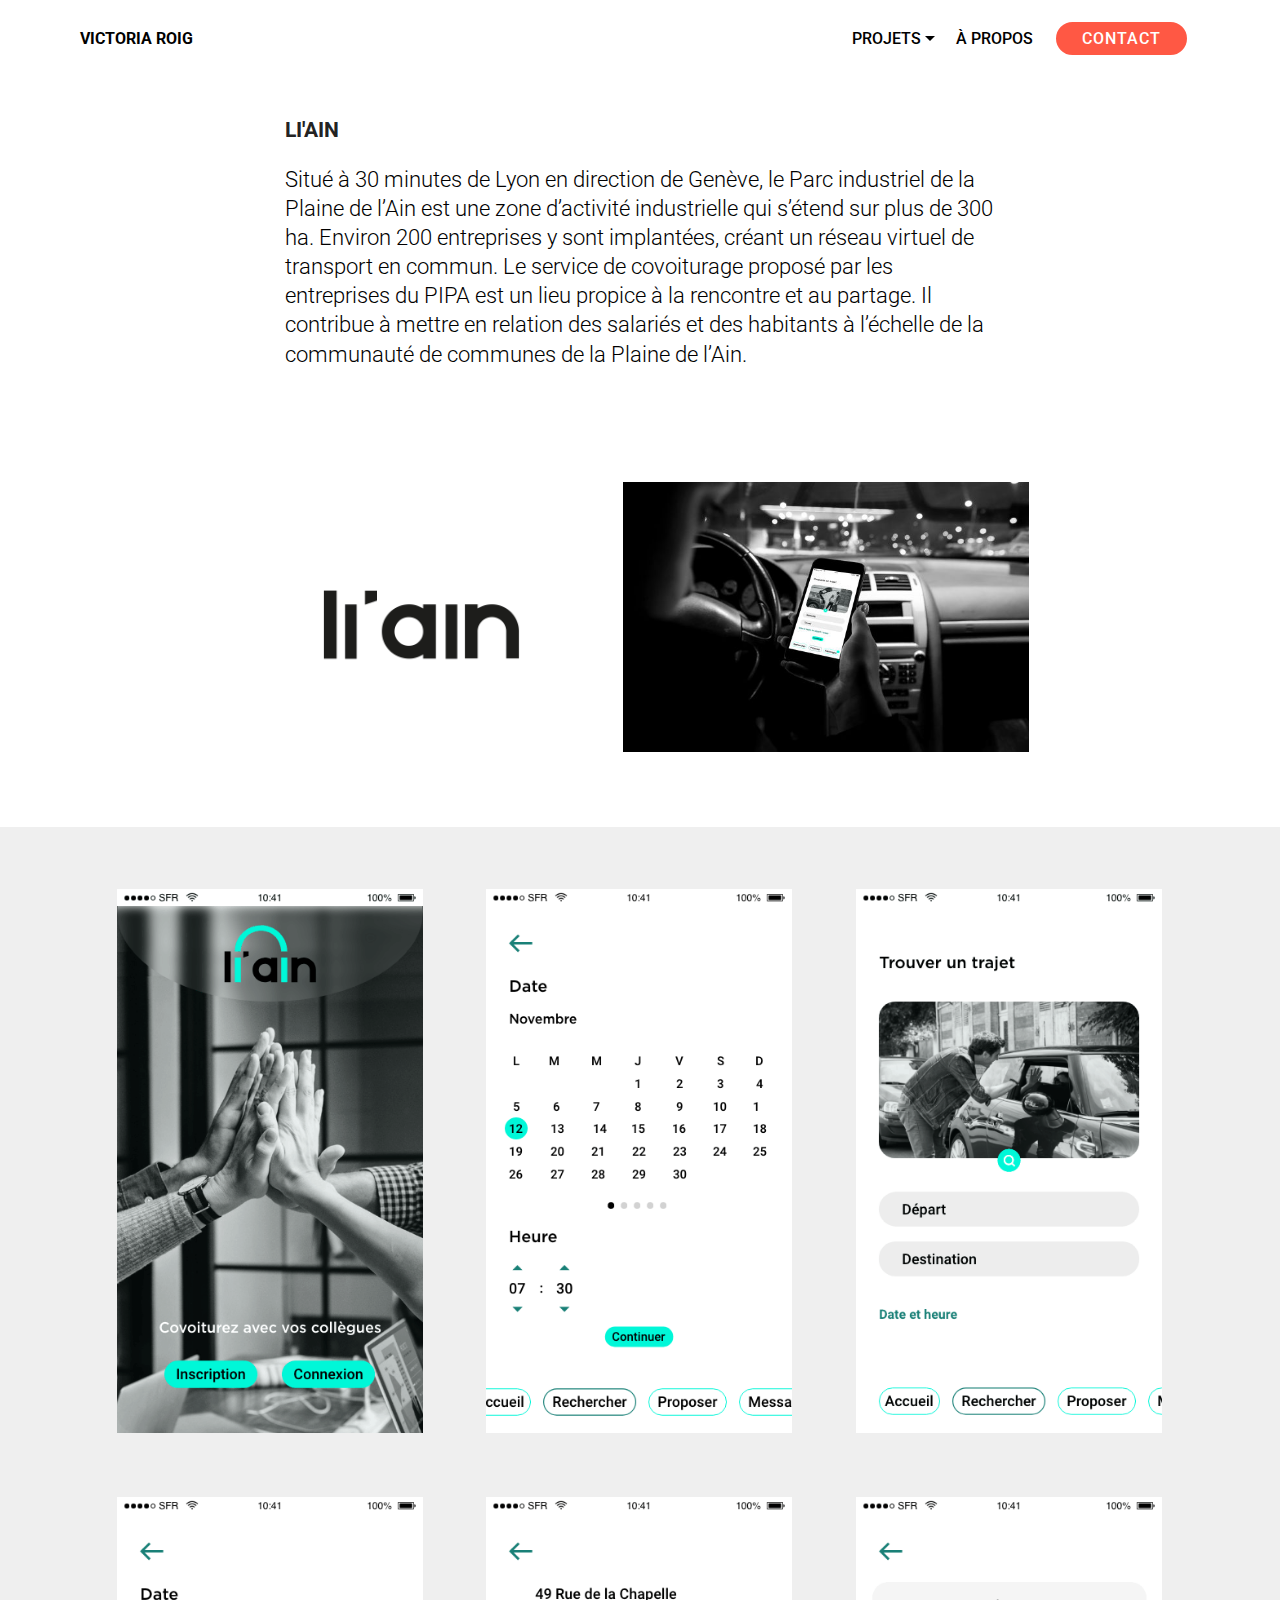
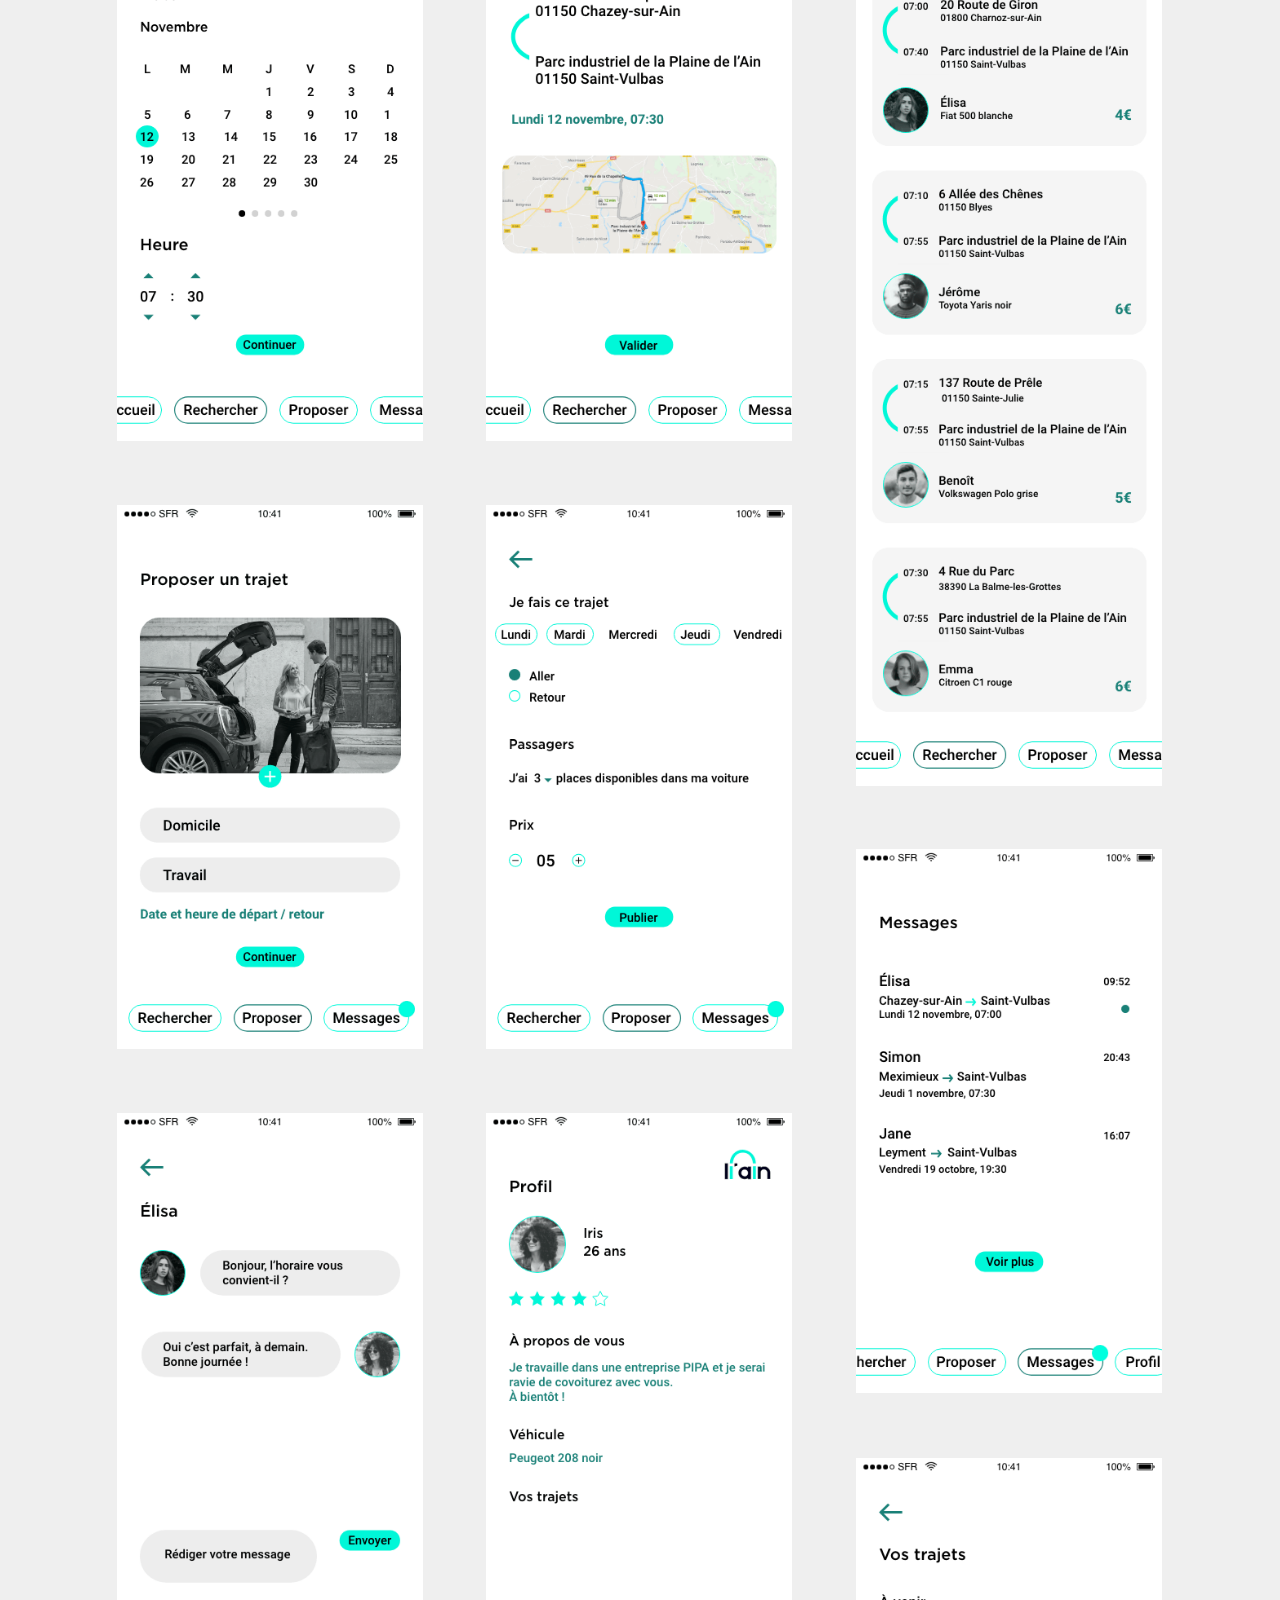
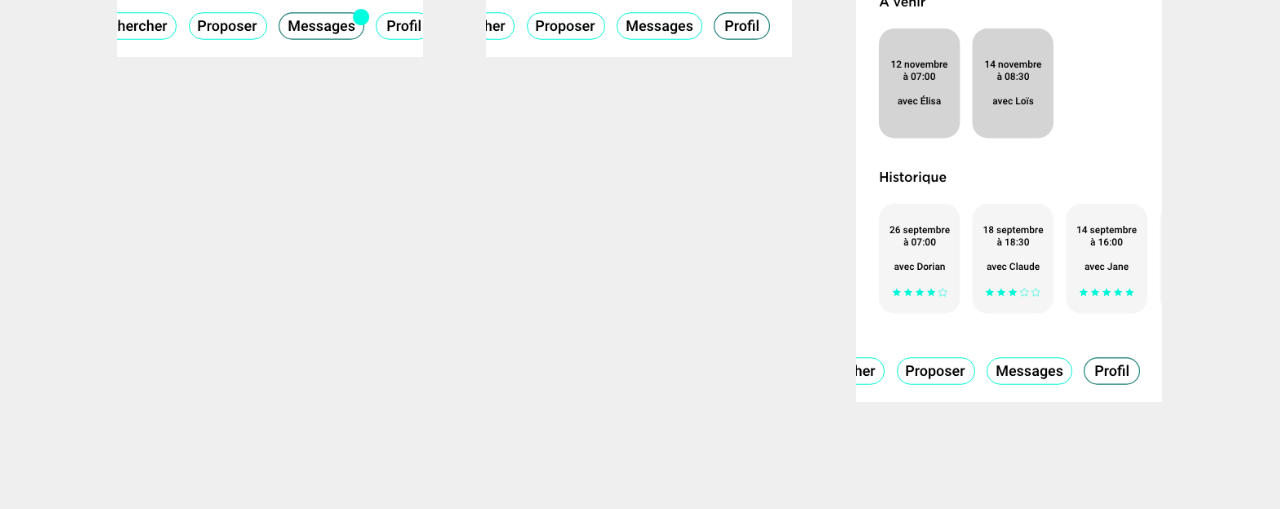
==== commit 657802a3: "create github pages" ====
--- a/page10.html
+++ b/page10.html
@@ -9,12 +9,14 @@
   <link rel="shortcut icon" href="assets/images/logo2.png" type="image/x-icon">
   <meta name="description" content="Web Site Builder Description">
   <title>Li'ain</title>
+  <link rel="stylesheet" href="assets/web/assets/mobirise-icons/mobirise-icons.css">
   <link rel="stylesheet" href="assets/tether/tether.min.css">
   <link rel="stylesheet" href="assets/bootstrap/css/bootstrap.min.css">
   <link rel="stylesheet" href="assets/bootstrap/css/bootstrap-grid.min.css">
   <link rel="stylesheet" href="assets/bootstrap/css/bootstrap-reboot.min.css">
   <link rel="stylesheet" href="assets/dropdown/css/style.css">
   <link rel="stylesheet" href="assets/theme/css/style.css">
+  <link rel="stylesheet" href="assets/gallery/style.css">
   <link rel="stylesheet" href="assets/mobirise/css/mbr-additional.css" type="text/css">
   
   
@@ -41,9 +43,9 @@
             </div>
         </div>
         <div class="collapse navbar-collapse" id="navbarSupportedContent">
-            <ul class="navbar-nav nav-dropdown" data-app-modern-menu="true"><li class="nav-item dropdown open">
-                    <a class="nav-link link text-black dropdown-toggle display-4" href="https://mobirise.co" data-toggle="dropdown-submenu" aria-expanded="true">
-                        PROJETS</a><div class="dropdown-menu"><a class="text-black dropdown-item display-4" href="page10.html" aria-expanded="false">LI'AIN</a><a class="text-black dropdown-item display-4" href="page9.html" aria-expanded="false">BLACK SWAN</a><a class="text-black dropdown-item display-4" href="page8.html" aria-expanded="false">JO PARIS 2024</a><a class="text-black dropdown-item display-4" href="page7.html" aria-expanded="false">PAS MON GENRE</a><a class="text-black dropdown-item display-4" href="page6.html" aria-expanded="false">ORCHESTRE NATIONAL DE LYON</a><a class="text-black dropdown-item display-4" href="page5.html" aria-expanded="false">VLAN !</a><a class="text-black dropdown-item display-4" href="page4.html" aria-expanded="false">PORTS DE L'ESTUAIRE DE LA SEUDRE</a><a class="text-black dropdown-item display-4" href="page3.html" aria-expanded="false">ALTITUDE JAZZ FESTIVAL</a><a class="text-black dropdown-item display-4" href="page2.html" aria-expanded="false">HALLUCINATIONS COLLECTIVES</a></div>
+            <ul class="navbar-nav nav-dropdown" data-app-modern-menu="true"><li class="nav-item dropdown">
+                    <a class="nav-link link dropdown-toggle text-black display-4" href="https://mobirise.co" data-toggle="dropdown-submenu" aria-expanded="false">
+                        PROJETS</a><div class="dropdown-menu"><a class="dropdown-item text-black display-4" href="page10.html" aria-expanded="false">LI'AIN</a><a class="dropdown-item text-black display-4" href="page9.html" aria-expanded="false">BLACK SWAN</a><a class="dropdown-item text-black display-4" href="page8.html" aria-expanded="false">JO PARIS 2024</a><a class="dropdown-item text-black display-4" href="page7.html" aria-expanded="false">PAS MON GENRE</a><a class="dropdown-item text-black display-4" href="page6.html" aria-expanded="false">ORCHESTRE NATIONAL DE LYON</a><a class="dropdown-item text-black display-4" href="page5.html" aria-expanded="false">VLAN !</a><a class="dropdown-item text-black display-4" href="page4.html" aria-expanded="false">PORTS DE L'ESTUAIRE DE LA SEUDRE</a><a class="dropdown-item text-black display-4" href="page3.html" aria-expanded="false">ALTITUDE JAZZ FESTIVAL</a><a class="dropdown-item text-black display-4" href="page2.html" aria-expanded="false">HALLUCINATIONS COLLECTIVES</a></div>
                 </li>
                 <li class="nav-item">
                     <a class="nav-link link text-black display-4" href="àpropos.html">À&nbsp;PROPOS</a>
@@ -54,18 +56,16 @@
     </nav>
 </section>
 
-<section class="engine"><a href="https://mobirise.info/z">best free css templates</a></section><section class="mbr-section content4 cid-reNiDAWQMk" id="content4-12">
+<section class="engine"><a href="https://mobirise.info/m">web design templates</a></section><section class="mbr-section content4 cid-reNiDAWQMk" id="content4-12">
 
     
 
     <div class="container">
         <div class="media-container-row">
             <div class="title col-12 col-md-8">
-                <h2 class="align-center pb-3 mbr-fonts-style display-1">
-                    LI'AIN&nbsp;</h2>
-                <h3 class="mbr-section-subtitle align-center mbr-light mbr-fonts-style display-2">
-                    Façonnez votre futur projet web avec une conception précise et affinez les fonctions codées.
-                </h3>
+                <h2 class="align-center pb-3 mbr-fonts-style display-2"><strong>
+                    LI'AIN&nbsp;</strong></h2>
+                <h3 class="mbr-section-subtitle align-center mbr-light mbr-fonts-style display-5">Situé à 30 minutes de Lyon en direction de Genève, le Parc industriel de la Plaine de l’Ain est une zone d’activité industrielle qui s’étend sur plus de 300 ha. Environ 200 entreprises y sont implantées, créant un réseau virtuel de transport en commun. Le service de covoiturage proposé par les entreprises du PIPA est un lieu propice à la rencontre et au partage. Il contribue à mettre en relation des salariés et des habitants à l’échelle de la communauté de communes de la Plaine de l’Ain.</h3>
                 
             </div>
         </div>
@@ -77,17 +77,27 @@
     
     <!-- End block parameters -->
     <div class="container images-container">
-            <div class="media-container-row" style="width: 80%;">
-                <div class="img-item item1" style="width: 177%;">
-                    <img src="assets/images/042.jpg">
+            <div class="media-container-row" style="width: 70%;">
+                <div class="img-item item1" style="width: 88%;">
+                    <img src="assets/images/liain-2.gif" alt="" title="">
                     
                 </div>
                 <div class="img-item">
-                    <img src="assets/images/053.jpg">
+                    <img src="assets/images/mockup-appli-626x418.jpg" alt="" title="">
                     
                 </div>
             </div>
     </div>
+</section>
+
+<section class="mbr-gallery mbr-slider-carousel cid-rePWfR4vI0" id="gallery2-1j">
+
+    
+
+    <div class="container">
+        <div><!-- Filter --><!-- Gallery --><div class="mbr-gallery-row"><div class="mbr-gallery-layout-default"><div><div><div class="mbr-gallery-item mbr-gallery-item--p4" data-video-url="false" data-tags="Impressionnant"><div href="#lb-gallery2-1j" data-slide-to="0" data-toggle="modal"><img src="assets/images/acceuil3x-375x667-375x667.png" alt="" title=""><span class="icon-focus"></span></div></div><div class="mbr-gallery-item mbr-gallery-item--p4" data-video-url="false" data-tags="Adaptatif"><div href="#lb-gallery2-1j" data-slide-to="1" data-toggle="modal"><img src="assets/images/rechercher-13x-375x667-375x667.png" alt="" title=""><span class="icon-focus"></span></div></div><div class="mbr-gallery-item mbr-gallery-item--p4" data-video-url="false" data-tags="Créatif"><div href="#lb-gallery2-1j" data-slide-to="2" data-toggle="modal"><img src="assets/images/rechercher3x-375x667-375x667.png" alt="" title=""><span class="icon-focus"></span></div></div><div class="mbr-gallery-item mbr-gallery-item--p4" data-video-url="false" data-tags="Animé"><div href="#lb-gallery2-1j" data-slide-to="3" data-toggle="modal"><img src="assets/images/rechercher-13x-375x667-375x667.png" alt="" title=""><span class="icon-focus"></span></div></div><div class="mbr-gallery-item mbr-gallery-item--p4" data-video-url="false" data-tags="Impressionnant"><div href="#lb-gallery2-1j" data-slide-to="4" data-toggle="modal"><img src="assets/images/rechercher-23x-375x667-375x667.png" alt="" title=""><span class="icon-focus"></span></div></div><div class="mbr-gallery-item mbr-gallery-item--p4" data-video-url="false" data-tags="Impressionnant"><div href="#lb-gallery2-1j" data-slide-to="5" data-toggle="modal"><img src="assets/images/rechercher-33x-375x1089-375x1089.png" alt="" title=""><span class="icon-focus"></span></div></div><div class="mbr-gallery-item mbr-gallery-item--p4" data-video-url="false" data-tags="Adaptatif"><div href="#lb-gallery2-1j" data-slide-to="6" data-toggle="modal"><img src="assets/images/proposer3x-375x667-375x667.png" alt="" title=""><span class="icon-focus"></span></div></div><div class="mbr-gallery-item mbr-gallery-item--p4" data-video-url="false" data-tags="Animé"><div href="#lb-gallery2-1j" data-slide-to="7" data-toggle="modal"><img src="assets/images/proposer-13x-375x667-375x667.png" alt="" title=""><span class="icon-focus"></span></div></div><div class="mbr-gallery-item mbr-gallery-item--p4" data-video-url="false" data-tags="Animé"><div href="#lb-gallery2-1j" data-slide-to="8" data-toggle="modal"><img src="assets/images/messages3x-375x667-375x667.png" alt="" title=""><span class="icon-focus"></span></div></div><div class="mbr-gallery-item mbr-gallery-item--p4" data-video-url="false" data-tags="Animé"><div href="#lb-gallery2-1j" data-slide-to="9" data-toggle="modal"><img src="assets/images/messages-13x-375x667-375x667.png" alt="" title=""><span class="icon-focus"></span></div></div><div class="mbr-gallery-item mbr-gallery-item--p4" data-video-url="false" data-tags="Animé"><div href="#lb-gallery2-1j" data-slide-to="10" data-toggle="modal"><img src="assets/images/profil3x-375x667-375x667.png" alt="" title=""><span class="icon-focus"></span></div></div><div class="mbr-gallery-item mbr-gallery-item--p4" data-video-url="false" data-tags="Animé"><div href="#lb-gallery2-1j" data-slide-to="11" data-toggle="modal"><img src="assets/images/profil-13x-375x667-375x667.png" alt="" title=""><span class="icon-focus"></span></div></div></div></div><div class="clearfix"></div></div></div><!-- Lightbox --><div data-app-prevent-settings="" class="mbr-slider modal fade carousel slide" tabindex="-1" data-keyboard="true" data-interval="false" id="lb-gallery2-1j"><div class="modal-dialog"><div class="modal-content"><div class="modal-body"><div class="carousel-inner"><div class="carousel-item"><img src="assets/images/acceuil3x-375x667.png" alt="" title=""></div><div class="carousel-item"><img src="assets/images/rechercher-13x-375x667.png" alt="" title=""></div><div class="carousel-item"><img src="assets/images/rechercher3x-375x667.png" alt="" title=""></div><div class="carousel-item"><img src="assets/images/rechercher-13x-375x6678.png" alt="" title=""></div><div class="carousel-item"><img src="assets/images/rechercher-23x-375x667.png" alt="" title=""></div><div class="carousel-item"><img src="assets/images/rechercher-33x-375x1089.png" alt="" title=""></div><div class="carousel-item"><img src="assets/images/proposer3x-375x667.png" alt="" title=""></div><div class="carousel-item"><img src="assets/images/proposer-13x-375x667.png" alt="" title=""></div><div class="carousel-item"><img src="assets/images/messages3x-375x667.png" alt="" title=""></div><div class="carousel-item"><img src="assets/images/messages-13x-375x667.png" alt="" title=""></div><div class="carousel-item"><img src="assets/images/profil3x-375x667.png" alt="" title=""></div><div class="carousel-item active"><img src="assets/images/profil-13x-375x667.png" alt="" title=""></div></div><a class="carousel-control carousel-control-prev" role="button" data-slide="prev" href="#lb-gallery2-1j"><span class="mbri-left mbr-iconfont" aria-hidden="true"></span><span class="sr-only">Previous</span></a><a class="carousel-control carousel-control-next" role="button" data-slide="next" href="#lb-gallery2-1j"><span class="mbri-right mbr-iconfont" aria-hidden="true"></span><span class="sr-only">Next</span></a><a class="close" href="#" role="button" data-dismiss="modal"><span class="sr-only">Close</span></a></div></div></div></div></div>
+    </div>
+
 </section>
 
 
@@ -98,7 +108,14 @@
   <script src="assets/smoothscroll/smooth-scroll.js"></script>
   <script src="assets/dropdown/js/script.min.js"></script>
   <script src="assets/touchswipe/jquery.touch-swipe.min.js"></script>
+  <script src="assets/vimeoplayer/jquery.mb.vimeo_player.js"></script>
+  <script src="assets/bootstrapcarouselswipe/bootstrap-carousel-swipe.js"></script>
+  <script src="assets/masonry/masonry.pkgd.min.js"></script>
+  <script src="assets/imagesloaded/imagesloaded.pkgd.min.js"></script>
   <script src="assets/theme/js/script.js"></script>
+  <script src="assets/gallery/player.min.js"></script>
+  <script src="assets/gallery/script.js"></script>
+  <script src="assets/slidervideo/script.js"></script>
   
   
  <div id="scrollToTop" class="scrollToTop mbr-arrow-up"><a style="text-align: center;"><i></i></a></div>
--- a/assets/web/assets/mobirise-icons/mobirise-icons.css
+++ b/assets/web/assets/mobirise-icons/mobirise-icons.css
@@ -0,0 +1,476 @@
+@font-face {
+  font-family: 'MobiriseIcons';
+  src:  url('mobirise-icons.eot?spat4u');
+  src:  url('mobirise-icons.eot?spat4u#iefix') format('embedded-opentype'),
+    url('mobirise-icons.ttf?spat4u') format('truetype'),
+    url('mobirise-icons.woff?spat4u') format('woff'),
+    url('mobirise-icons.svg?spat4u#MobiriseIcons') format('svg');
+  font-weight: normal;
+  font-style: normal;
+}
+
+[class^="mbri-"], [class*=" mbri-"] {
+  /* use !important to prevent issues with browser extensions that change fonts */
+  font-family: MobiriseIcons !important;
+  speak: none;
+  font-style: normal;
+  font-weight: normal;
+  font-variant: normal;
+  text-transform: none;
+  line-height: 1;
+
+  /* Better Font Rendering =========== */
+  -webkit-font-smoothing: antialiased;
+  -moz-osx-font-smoothing: grayscale;
+}
+
+.mbri-add-submenu:before {
+  content: "\e900";
+}
+.mbri-alert:before {
+  content: "\e901";
+}
+.mbri-align-center:before {
+  content: "\e902";
+}
+.mbri-align-justify:before {
+  content: "\e903";
+}
+.mbri-align-left:before {
+  content: "\e904";
+}
+.mbri-align-right:before {
+  content: "\e905";
+}
+.mbri-android:before {
+  content: "\e906";
+}
+.mbri-apple:before {
+  content: "\e907";
+}
+.mbri-arrow-down:before {
+  content: "\e908";
+}
+.mbri-arrow-next:before {
+  content: "\e909";
+}
+.mbri-arrow-prev:before {
+  content: "\e90a";
+}
+.mbri-arrow-up:before {
+  content: "\e90b";
+}
+.mbri-bold:before {
+  content: "\e90c";
+}
+.mbri-bookmark:before {
+  content: "\e90d";
+}
+.mbri-bootstrap:before {
+  content: "\e90e";
+}
+.mbri-briefcase:before {
+  content: "\e90f";
+}
+.mbri-browse:before {
+  content: "\e910";
+}
+.mbri-bulleted-list:before {
+  content: "\e911";
+}
+.mbri-calendar:before {
+  content: "\e912";
+}
+.mbri-camera:before {
+  content: "\e913";
+}
+.mbri-cart-add:before {
+  content: "\e914";
+}
+.mbri-cart-full:before {
+  content: "\e915";
+}
+.mbri-cash:before {
+  content: "\e916";
+}
+.mbri-change-style:before {
+  content: "\e917";
+}
+.mbri-chat:before {
+  content: "\e918";
+}
+.mbri-clock:before {
+  content: "\e919";
+}
+.mbri-close:before {
+  content: "\e91a";
+}
+.mbri-cloud:before {
+  content: "\e91b";
+}
+.mbri-code:before {
+  content: "\e91c";
+}
+.mbri-contact-form:before {
+  content: "\e91d";
+}
+.mbri-credit-card:before {
+  content: "\e91e";
+}
+.mbri-cursor-click:before {
+  content: "\e91f";
+}
+.mbri-cust-feedback:before {
+  content: "\e920";
+}
+.mbri-database:before {
+  content: "\e921";
+}
+.mbri-delivery:before {
+  content: "\e922";
+}
+.mbri-desktop:before {
+  content: "\e923";
+}
+.mbri-devices:before {
+  content: "\e924";
+}
+.mbri-down:before {
+  content: "\e925";
+}
+.mbri-download:before {
+  content: "\e989";
+}
+.mbri-drag-n-drop:before {
+  content: "\e927";
+}
+.mbri-drag-n-drop2:before {
+  content: "\e928";
+}
+.mbri-edit:before {
+  content: "\e929";
+}
+.mbri-edit2:before {
+  content: "\e92a";
+}
+.mbri-error:before {
+  content: "\e92b";
+}
+.mbri-extension:before {
+  content: "\e92c";
+}
+.mbri-features:before {
+  content: "\e92d";
+}
+.mbri-file:before {
+  content: "\e92e";
+}
+.mbri-flag:before {
+  content: "\e92f";
+}
+.mbri-folder:before {
+  content: "\e930";
+}
+.mbri-gift:before {
+  content: "\e931";
+}
+.mbri-github:before {
+  content: "\e932";
+}
+.mbri-globe:before {
+  content: "\e933";
+}
+.mbri-globe-2:before {
+  content: "\e934";
+}
+.mbri-growing-chart:before {
+  content: "\e935";
+}
+.mbri-hearth:before {
+  content: "\e936";
+}
+.mbri-help:before {
+  content: "\e937";
+}
+.mbri-home:before {
+  content: "\e938";
+}
+.mbri-hot-cup:before {
+  content: "\e939";
+}
+.mbri-idea:before {
+  content: "\e93a";
+}
+.mbri-image-gallery:before {
+  content: "\e93b";
+}
+.mbri-image-slider:before {
+  content: "\e93c";
+}
+.mbri-info:before {
+  content: "\e93d";
+}
+.mbri-italic:before {
+  content: "\e93e";
+}
+.mbri-key:before {
+  content: "\e93f";
+}
+.mbri-laptop:before {
+  content: "\e940";
+}
+.mbri-layers:before {
+  content: "\e941";
+}
+.mbri-left-right:before {
+  content: "\e942";
+}
+.mbri-left:before {
+  content: "\e943";
+}
+.mbri-letter:before {
+  content: "\e944";
+}
+.mbri-like:before {
+  content: "\e945";
+}
+.mbri-link:before {
+  content: "\e946";
+}
+.mbri-lock:before {
+  content: "\e947";
+}
+.mbri-login:before {
+  content: "\e948";
+}
+.mbri-logout:before {
+  content: "\e949";
+}
+.mbri-magic-stick:before {
+  content: "\e94a";
+}
+.mbri-map-pin:before {
+  content: "\e94b";
+}
+.mbri-menu:before {
+  content: "\e94c";
+}
+.mbri-mobile:before {
+  content: "\e94d";
+}
+.mbri-mobile2:before {
+  content: "\e94e";
+}
+.mbri-mobirise:before {
+  content: "\e94f";
+}
+.mbri-more-horizontal:before {
+  content: "\e950";
+}
+.mbri-more-vertical:before {
+  content: "\e951";
+}
+.mbri-music:before {
+  content: "\e952";
+}
+.mbri-new-file:before {
+  content: "\e953";
+}
+.mbri-numbered-list:before {
+  content: "\e954";
+}
+.mbri-opened-folder:before {
+  content: "\e955";
+}
+.mbri-pages:before {
+  content: "\e956";
+}
+.mbri-paper-plane:before {
+  content: "\e957";
+}
+.mbri-paperclip:before {
+  content: "\e958";
+}
+.mbri-photo:before {
+  content: "\e959";
+}
+.mbri-photos:before {
+  content: "\e95a";
+}
+.mbri-pin:before {
+  content: "\e95b";
+}
+.mbri-play:before {
+  content: "\e95c";
+}
+.mbri-plus:before {
+  content: "\e95d";
+}
+.mbri-preview:before {
+  content: "\e95e";
+}
+.mbri-print:before {
+  content: "\e95f";
+}
+.mbri-protect:before {
+  content: "\e960";
+}
+.mbri-question:before {
+  content: "\e961";
+}
+.mbri-quote-left:before {
+  content: "\e962";
+}
+.mbri-quote-right:before {
+  content: "\e963";
+}
+.mbri-refresh:before {
+  content: "\e964";
+}
+.mbri-responsive:before {
+  content: "\e965";
+}
+.mbri-right:before {
+  content: "\e966";
+}
+.mbri-rocket:before {
+  content: "\e967";
+}
+.mbri-sad-face:before {
+  content: "\e968";
+}
+.mbri-sale:before {
+  content: "\e969";
+}
+.mbri-save:before {
+  content: "\e96a";
+}
+.mbri-search:before {
+  content: "\e96b";
+}
+.mbri-setting:before {
+  content: "\e96c";
+}
+.mbri-setting2:before {
+  content: "\e96d";
+}
+.mbri-setting3:before {
+  content: "\e96e";
+}
+.mbri-share:before {
+  content: "\e96f";
+}
+.mbri-shopping-bag:before {
+  content: "\e970";
+}
+.mbri-shopping-basket:before {
+  content: "\e971";
+}
+.mbri-shopping-cart:before {
+  content: "\e972";
+}
+.mbri-sites:before {
+  content: "\e973";
+}
+.mbri-smile-face:before {
+  content: "\e974";
+}
+.mbri-speed:before {
+  content: "\e975";
+}
+.mbri-star:before {
+  content: "\e976";
+}
+.mbri-success:before {
+  content: "\e977";
+}
+.mbri-sun:before {
+  content: "\e978";
+}
+.mbri-sun2:before {
+  content: "\e979";
+}
+.mbri-tablet:before {
+  content: "\e97a";
+}
+.mbri-tablet-vertical:before {
+  content: "\e97b";
+}
+.mbri-target:before {
+  content: "\e97c";
+}
+.mbri-timer:before {
+  content: "\e97d";
+}
+.mbri-to-ftp:before {
+  content: "\e97e";
+}
+.mbri-to-local-drive:before {
+  content: "\e97f";
+}
+.mbri-touch-swipe:before {
+  content: "\e980";
+}
+.mbri-touch:before {
+  content: "\e981";
+}
+.mbri-trash:before {
+  content: "\e982";
+}
+.mbri-underline:before {
+  content: "\e983";
+}
+.mbri-unlink:before {
+  content: "\e984";
+}
+.mbri-unlock:before {
+  content: "\e985";
+}
+.mbri-up-down:before {
+  content: "\e986";
+}
+.mbri-up:before {
+  content: "\e987";
+}
+.mbri-update:before {
+  content: "\e988";
+}
+.mbri-upload:before {
+ content: "\e926"; 
+}
+.mbri-user:before {
+  content: "\e98a";
+}
+.mbri-user2:before {
+  content: "\e98b";
+}
+.mbri-users:before {
+  content: "\e98c";
+}
+.mbri-video:before {
+  content: "\e98d";
+}
+.mbri-video-play:before {
+  content: "\e98e";
+}
+.mbri-watch:before {
+  content: "\e98f";
+}
+.mbri-website-theme:before {
+  content: "\e990";
+}
+.mbri-wifi:before {
+  content: "\e991";
+}
+.mbri-windows:before {
+  content: "\e992";
+}
+.mbri-zoom-out:before {
+  content: "\e993";
+}
+.mbri-redo:before {
+  content: "\e994";
+}
+.mbri-undo:before {
+  content: "\e995";
+}
--- a/assets/gallery/style.css
+++ b/assets/gallery/style.css
@@ -0,0 +1,451 @@
+/*-------
+
+   Gallery
+
+-------*/
+.mbr-gallery .mbr-gallery-item {
+  position: relative;
+  display: inline-block;
+  width: 25%;
+  cursor: pointer; }
+
+@media (max-width: 768px) {
+  .mbr-gallery .mbr-gallery-item {
+    width: 50%; } }
+@media (max-width: 400px) {
+  .mbr-gallery .mbr-gallery-item {
+    width: 100%; } }
+.mbr-gallery .icon-focus,
+.mbr-gallery .icon-video {
+  position: absolute;
+  top: calc(50% - 32px);
+  left: calc(50% - 24px);
+  font-family: 'MobiriseIcons' !important;
+  font-size: 3rem !important;
+  color: #fff;
+  opacity: 0;
+  transition: .2s opacity ease-in-out;
+  z-index: 5; }
+
+.mbr-gallery .icon-focus::before {
+  content: '\e96b'; }
+
+.mbr-gallery .icon-video::before {
+  content: '\e95c'; }
+
+.mbr-gallery .mbr-gallery-item > div:hover .icon-focus,
+.mbr-gallery .mbr-gallery-item > div:hover .icon-video {
+  opacity: 1; }
+
+.mbr-gallery .mbr-gallery-item img {
+  width: 100%;
+  opacity: 1;
+  -webkit-transition: .2s opacity ease-in-out;
+  transition: .2s opacity ease-in-out; }
+
+.mbr-gallery .mbr-gallery-item > div:hover img {
+  opacity: 1; }
+
+.mbr-gallery .mbr-gallery-item > div {
+  background: #fff;
+  display: block;
+  outline: none;
+  position: relative; }
+
+.mbr-gallery .mbr-gallery-item .icon {
+  -webkit-transform: translateX(-50%) translateY(-50%);
+  -webkit-transition: .2s opacity ease-in-out;
+  color: #000;
+  font-size: 30px;
+  height: 69px;
+  left: 50%;
+  opacity: 0;
+  position: absolute;
+  top: 50%;
+  transform: translateX(-50%) translateY(-50%);
+  transition: .2s opacity ease-in-out;
+  width: 69px; }
+
+.mbr-gallery .mbr-gallery-item .icon::after,
+.mbr-gallery .mbr-gallery-item .icon::before {
+  content: '';
+  display: block;
+  position: absolute;
+  height: 69px;
+  width: 1px;
+  margin-left: 34.5px;
+  background-color: #fff; }
+
+.mbr-gallery .mbr-gallery-item .icon::after {
+  width: 69px;
+  height: 1px;
+  margin-left: 0;
+  margin-top: 34.5px; }
+
+.mbr-gallery .mbr-gallery-item > div:hover .icon {
+  opacity: 1; }
+
+.mbr-gallery .mbr-gallery-item > div:hover::before {
+  opacity: .9; }
+
+.mbr-gallery .mbr-gallery-item > div:hover .mbr-gallery-title {
+  background: transparent !important; }
+
+/* remove spacing */
+.mbr-gallery .mbr-gallery-row.no-gutter {
+  margin: 0; }
+
+.mbr-gallery .mbr-gallery-row.no-gutter .mbr-gallery-item {
+  padding: 0; }
+
+/* container */
+.mbr-gallery .container.mbr-gallery-layout-default {
+  padding: 93px 0; }
+
+/* fix horizontal scrollbar */
+.mbr-gallery .mbr-gallery-layout-article,
+.mbr-gallery .mbr-gallery-layout-default {
+  overflow: hidden; }
+
+/* lightbox */
+.mbr-gallery .modal {
+  position: fixed;
+  overflow: hidden;
+  padding-right: 0 !important; }
+
+.mbr-gallery .modal-content {
+  border-radius: 0;
+  border: none;
+  background: transparent; }
+
+.mbr-gallery .modal-body {
+  padding: 0; }
+
+.mbr-gallery .modal-body img {
+  width: 100%; }
+
+.mbr-gallery .modal .close {
+  position: fixed;
+  background: #1b1b1b;
+  opacity: .5;
+  font-size: 35px;
+  font-weight: 300;
+  width: 70px;
+  height: 70px;
+  border-radius: 50%;
+  color: #fff;
+  top: 2.5rem;
+  right: 2.5rem;
+  line-height: 70px;
+  border: none;
+  text-align: center;
+  text-shadow: none;
+  z-index: 5;
+  -webkit-transition: opacity .3s ease;
+  -moz-transition: opacity .3s ease;
+  -o-transition: opacity .3s ease;
+  transition: opacity .3s ease;
+  font-family: 'MobiriseIcons'; }
+  .mbr-gallery .modal .close::before {
+    content: '\e91a'; }
+
+.mbr-gallery .modal .close:hover {
+  opacity: 1;
+  background: #000;
+  color: #fff; }
+
+.mbr-gallery .modal-dialog {
+  max-width: 100% !important; }
+
+.mbr-gallery .modal.in .modal-dialog {
+  margin: 0 auto; }
+
+/* modal back color opacity */
+.modal-backdrop.in {
+  opacity: .8;
+  filter: alpha(opacity=80); }
+
+@media (max-width: 768px) {
+  .mbr-gallery .carousel-control,
+  .mbr-gallery .carousel-indicators,
+  .mbr-gallery .modal .close {
+    position: fixed; } }
+/* fix fade in effect */
+.mbr-gallery .modal.fade .modal-dialog {
+  -webkit-transition: margin-top .3s ease-out;
+  -moz-transition: margin-top .3s ease-out;
+  -o-transition: margin-top .3s ease-out;
+  transition: margin-top .3s ease-out; }
+
+.mbr-gallery .modal.fade .modal-dialog,
+.mbr-gallery .modal.in .modal-dialog {
+  -webkit-transform: none;
+  -ms-transform: none;
+  -o-transform: none;
+  transform: none; }
+
+/*-------
+
+   Slider
+
+-------*/
+.mbr-slider .carousel-inner > .active,
+.mbr-slider .carousel-inner > .next,
+.mbr-slider .carousel-inner > .prev {
+  display: table; }
+
+.mbr-slider .carousel-control {
+  position: absolute;
+  width: 70px;
+  height: 70px;
+  top: 50%;
+  margin-top: -35px;
+  line-height: 70px;
+  border-radius: 50%;
+  font-size: 35px;
+  border: 0;
+  opacity: .5;
+  text-shadow: none;
+  z-index: 5;
+  color: #fff;
+  -webkit-transition: all .2s ease-in-out 0s;
+  -o-transition: all .2s ease-in-out 0s;
+  transition: all .2s ease-in-out 0s; }
+
+.mbr-gallery .mbr-slider .carousel-control {
+  position: fixed; }
+
+@media (max-width: 991px) {
+  .mbr-gallery .mbr-slider .carousel-control {
+    bottom: 2.5rem;
+    margin-top: 0;
+    top: auto;
+    z-index: 17; } }
+.mbr-gallery .mbr-slider .carousel-inner > .active {
+  display: block; }
+
+.mbr-slider .carousel-control.left {
+  left: 0;
+  margin-left: 2.5rem; }
+
+.mbr-slider .carousel-control.right {
+  right: 0;
+  margin-right: 2.5rem; }
+
+.mbr-slider .carousel-control .icon-next,
+.mbr-slider .carousel-control .icon-prev {
+  margin-top: -18px;
+  font-size: 40px;
+  line-height: 27px; }
+
+.mbr-slider .carousel-control:hover {
+  background: #1b1b1b;
+  color: #fff;
+  opacity: 1; }
+
+.mbr-slider .carousel-indicators {
+  position: absolute;
+  bottom: 0;
+  margin-bottom: 1.5rem !important; }
+
+@media (max-width: 543px) {
+  .mbr-slider .carousel-indicators {
+    display: none; } }
+.carousel-indicators .active,
+.carousel-indicators li {
+  width: 15px;
+  height: 15px;
+  margin: 3px;
+  background: #1b1b1b;
+  border: 0;
+  opacity: .5; }
+
+.carousel-indicators .active {
+  border: 4px solid #1b1b1b;
+  background: #fff; }
+
+.carousel-indicators li {
+  max-width: 15px;
+  max-height: 15px;
+  margin: 3px;
+  background: #1b1b1b;
+  border: 0;
+  border-radius: 50%;
+  opacity: .5; }
+
+.carousel-indicators li.active {
+  border: 4px solid #1b1b1b;
+  background: #fff; }
+
+.container .carousel-indicators {
+  margin-bottom: 3px; }
+
+.mbr-gallery .mbr-slider .carousel-indicators {
+  position: fixed;
+  margin-bottom: 2.5rem !important; }
+
+@media (max-width: 991px) {
+  .mbr-gallery .mbr-slider .carousel-indicators {
+    margin-bottom: 3.625rem !important;
+    padding-left: 2.5rem;
+    padding-right: 2.5rem; } }
+.mbr-slider .carousel-indicators .active,
+.mbr-slider .carousel-indicators li {
+  width: 20px;
+  height: 20px;
+  margin: 3px;
+  background: #1b1b1b;
+  border: 0;
+  opacity: .5; }
+
+.mbr-slider .carousel-indicators .active {
+  border: 4px solid #1b1b1b;
+  background: #fff; }
+
+@media (max-width: 767px) {
+  .mbr-slider .carousel-control {
+    top: auto;
+    bottom: 20px; }
+
+  .mbr-slider > .container .carousel-control {
+    margin-bottom: 0; } }
+/* boxed slider */
+.mbr-slider > .boxed-slider {
+  position: relative;
+  padding: 93px 0; }
+
+.mbr-slider > .boxed-slider > div {
+  position: relative; }
+
+.mbr-slider > .container img {
+  width: 100%; }
+
+.mbr-slider > .container img + .row {
+  position: absolute;
+  top: 50%;
+  left: 0;
+  right: 0;
+  -webkit-transform: translateY(-50%);
+  -moz-transform: translateY(-50%);
+  transform: translateY(-50%);
+  z-index: 2; }
+
+.mbr-slider .mbr-section {
+  padding: 0;
+  background-attachment: scroll; }
+
+.mbr-slider .mbr-table-cell {
+  padding: 0; }
+
+.mbr-slider > .container .carousel-indicators {
+  margin-bottom: 3px; }
+
+/* article slider */
+.mbr-slider > .article-slider .mbr-section,
+.mbr-slider > .article-slider .mbr-section .mbr-table-cell {
+  padding-top: 0;
+  padding-bottom: 0; }
+
+.modal-backdrop.show {
+  opacity: .7; }
+
+.video-container .mbr-background-video iframe {
+  width: 100%;
+  height: 100%; }
+
+.mbr-gallery-item__hided {
+  position: absolute !important;
+  left: 0 !important;
+  width: 0 !important;
+  height: 0;
+  padding: 0 !important; }
+
+.mbr-gallery-item__hided img {
+  display: none !important; }
+
+.mbr-gallery-item__hided span {
+  display: none !important; }
+
+.mbr-gallery-filter {
+  padding-top: 30px;
+  padding-bottom: 30px;
+  text-align: center; }
+  .mbr-gallery-filter li {
+    display: inline-block;
+    padding: 5px 0;
+    transition: all .3s ease-out; }
+    .mbr-gallery-filter li .btn {
+      cursor: pointer; }
+  .mbr-gallery-filter.gallery-filter__bg li {
+    color: #fff; }
+  .mbr-gallery-filter.gallery-filter__bg .active {
+    color: #000;
+    background-color: #fff; }
+  .mbr-gallery-filter ul {
+    display: inline-block;
+    width: 100%;
+    padding-left: 0;
+    margin-bottom: 0;
+    list-style: none; }
+
+.mbr-gallery-item > div {
+  position: relative; }
+
+.mbr-gallery-item--p1 {
+  padding: 0.5rem; }
+
+.mbr-gallery-item--p2 {
+  padding: 1rem; }
+
+.mbr-gallery-item--p3 {
+  padding: 1.5rem; }
+
+.mbr-gallery-item--p4 {
+  padding: 2rem; }
+
+.mbr-gallery-item--p5 {
+  padding: 2.5rem; }
+
+.mbr-gallery-item--p6 {
+  padding: 3rem; }
+
+.mbr-gallery .mbr-gallery-item--p4 {
+  width: 33.333%; }
+
+.mbr-gallery .mbr-gallery-item--p6, .mbr-gallery .mbr-gallery-item--p5 {
+  width: 50%; }
+
+@media (max-width: 992px) {
+  .mbr-gallery-item--p1 {
+    padding: 0.5rem; }
+
+  .mbr-gallery-item--p2 {
+    padding: 0.8rem; }
+
+  .mbr-gallery-item--p3 {
+    padding: 1rem; }
+
+  .mbr-gallery-item--p4 {
+    padding: 1.5rem; }
+
+  .mbr-gallery-item--p5 {
+    padding: 1.8rem; }
+
+  .mbr-gallery-item--p6 {
+    padding: 2rem; }
+
+  .mbr-gallery .mbr-gallery-item--p2,
+  .mbr-gallery .mbr-gallery-item--p3 {
+    width: 50%; }
+
+  .mbr-gallery .mbr-gallery-item--p6,
+  .mbr-gallery .mbr-gallery-item--p5,
+  .mbr-gallery .mbr-gallery-item--p4 {
+    width: 100%; } }
+@media (max-width: 400px) {
+  .mbr-gallery .mbr-gallery-item--p3,
+  .mbr-gallery .mbr-gallery-item--p2,
+  .mbr-gallery .mbr-gallery-item--p1 {
+    width: 100%; } }
+
+/*# sourceMappingURL=style.css.map */
--- a/assets/mobirise/css/mbr-additional.css
+++ b/assets/mobirise/css/mbr-additional.css
@@ -1800,7 +1800,7 @@
   color: #e85644;
 }
 .cid-reNcys5Smk {
-  padding-top: 30px;
+  padding-top: 0px;
   padding-bottom: 15px;
   background-color: #ffffff;
 }
@@ -1811,7 +1811,7 @@
   color: #000000;
 }
 .cid-reMRRb3JqB {
-  padding-top: 90px;
+  padding-top: 60px;
   padding-bottom: 30px;
   background-color: #ffffff;
 }
@@ -1834,7 +1834,7 @@
   color: #000000;
 }
 .cid-reMYZMK7aD {
-  padding-top: 0px;
+  padding-top: 15px;
   padding-bottom: 30px;
   background-color: #ffffff;
 }
@@ -1857,7 +1857,7 @@
   color: #000000;
 }
 .cid-reMZ0o4Sax {
-  padding-top: 0px;
+  padding-top: 15px;
   padding-bottom: 75px;
   background-color: #ffffff;
 }
@@ -2009,8 +2009,8 @@
   color: #ff5844;
 }
 .cid-rbWceMBqit {
-  padding-top: 90px;
-  padding-bottom: 90px;
+  padding-top: 75px;
+  padding-bottom: 75px;
   background-color: #ffffff;
 }
 .cid-rbWceMBqit [class^="socicon-"]:before,
@@ -2018,10 +2018,10 @@
   line-height: 44px;
 }
 .cid-rbWceMBqit .btn-social {
-  border-color: #ff5844;
+  border-color: #e84744;
 }
 .cid-rbWceMBqit .btn-social:hover {
-  background: #ff5844;
+  background: #e84744;
 }
 .cid-rbWceMBqit .btn-social:hover i.socicon {
   color: #ffffff !important;
@@ -2835,19 +2835,19 @@
 }
 .cid-reNjx1ijeD {
   padding-top: 120px;
-  padding-bottom: 120px;
+  padding-bottom: 75px;
   background-color: #ffffff;
 }
 .cid-reNjx1ijeD .mbr-section-subtitle {
-  color: #767676;
+  color: #000000;
   text-align: left;
 }
 .cid-reNjx1ijeD H2 {
   text-align: left;
 }
 .cid-reNjxi2xVK {
-  padding-top: 45px;
-  padding-bottom: 45px;
+  padding-top: 30px;
+  padding-bottom: 75px;
   background: #ffffff;
 }
 .cid-reNjxi2xVK .images-container.container-fluid {
@@ -2889,6 +2889,56 @@
     width: 100% !important;
   }
   .cid-reNjxi2xVK .img-item.item1 {
+    width: 100%;
+    flex-basis: initial !important;
+    padding: 0 0 2rem 0 !important;
+    -webkit-flex-basis: initial !important;
+  }
+}
+.cid-reQs1iG2jt {
+  padding-top: 30px;
+  padding-bottom: 75px;
+  background: #ffffff;
+}
+.cid-reQs1iG2jt .images-container.container-fluid {
+  padding: 0;
+}
+.cid-reQs1iG2jt .media-container-row {
+  margin: 0 auto;
+  align-items: stretch;
+  -webkit-align-items: stretch;
+}
+.cid-reQs1iG2jt .media-container-row .img-item {
+  display: -webkit-flex;
+  flex-direction: column;
+  justify-content: center;
+  position: relative;
+  width: 100%;
+  z-index: 1;
+  -webkit-flex-direction: column;
+  -webkit-justify-content: center;
+}
+.cid-reQs1iG2jt .media-container-row .img-item img {
+  width: 100%;
+  min-height: 1px;
+}
+.cid-reQs1iG2jt .media-container-row .img-item .img-caption {
+  background: #ffffff;
+  z-index: 2;
+  padding: 1rem 1rem;
+  word-break: break-word;
+}
+.cid-reQs1iG2jt .media-container-row .img-item .img-caption p {
+  margin-bottom: 0;
+}
+.cid-reQs1iG2jt .media-container-row .img-item.item1 {
+  padding: 0 2rem 0 0;
+}
+@media (max-width: 992px) {
+  .cid-reQs1iG2jt .img-item {
+    width: 100% !important;
+  }
+  .cid-reQs1iG2jt .img-item.item1 {
     width: 100%;
     flex-basis: initial !important;
     padding: 0 0 2rem 0 !important;
@@ -3286,19 +3336,19 @@
 }
 .cid-reNjt5zees {
   padding-top: 120px;
-  padding-bottom: 120px;
+  padding-bottom: 75px;
   background-color: #ffffff;
 }
 .cid-reNjt5zees .mbr-section-subtitle {
-  color: #767676;
+  color: #000000;
   text-align: left;
 }
 .cid-reNjt5zees H2 {
   text-align: left;
 }
 .cid-reNjtnRqMH {
-  padding-top: 45px;
-  padding-bottom: 45px;
+  padding-top: 0px;
+  padding-bottom: 75px;
   background: #ffffff;
 }
 .cid-reNjtnRqMH .images-container.container-fluid {
@@ -3737,19 +3787,19 @@
 }
 .cid-reNjoVgeVM {
   padding-top: 120px;
-  padding-bottom: 120px;
+  padding-bottom: 75px;
   background-color: #ffffff;
 }
 .cid-reNjoVgeVM .mbr-section-subtitle {
-  color: #767676;
+  color: #000000;
   text-align: left;
 }
 .cid-reNjoVgeVM H2 {
   text-align: left;
 }
 .cid-reNjpcw7iC {
-  padding-top: 45px;
-  padding-bottom: 45px;
+  padding-top: 30px;
+  padding-bottom: 75px;
   background: #ffffff;
 }
 .cid-reNjpcw7iC .images-container.container-fluid {
@@ -3791,6 +3841,56 @@
     width: 100% !important;
   }
   .cid-reNjpcw7iC .img-item.item1 {
+    width: 100%;
+    flex-basis: initial !important;
+    padding: 0 0 2rem 0 !important;
+    -webkit-flex-basis: initial !important;
+  }
+}
+.cid-reQnW5Qk7v {
+  padding-top: 30px;
+  padding-bottom: 75px;
+  background: #ffffff;
+}
+.cid-reQnW5Qk7v .images-container.container-fluid {
+  padding: 0;
+}
+.cid-reQnW5Qk7v .media-container-row {
+  margin: 0 auto;
+  align-items: stretch;
+  -webkit-align-items: stretch;
+}
+.cid-reQnW5Qk7v .media-container-row .img-item {
+  display: -webkit-flex;
+  flex-direction: column;
+  justify-content: center;
+  position: relative;
+  width: 100%;
+  z-index: 1;
+  -webkit-flex-direction: column;
+  -webkit-justify-content: center;
+}
+.cid-reQnW5Qk7v .media-container-row .img-item img {
+  width: 100%;
+  min-height: 1px;
+}
+.cid-reQnW5Qk7v .media-container-row .img-item .img-caption {
+  background: #ffffff;
+  z-index: 2;
+  padding: 1rem 1rem;
+  word-break: break-word;
+}
+.cid-reQnW5Qk7v .media-container-row .img-item .img-caption p {
+  margin-bottom: 0;
+}
+.cid-reQnW5Qk7v .media-container-row .img-item.item1 {
+  padding: 0 2rem 0 0;
+}
+@media (max-width: 992px) {
+  .cid-reQnW5Qk7v .img-item {
+    width: 100% !important;
+  }
+  .cid-reQnW5Qk7v .img-item.item1 {
     width: 100%;
     flex-basis: initial !important;
     padding: 0 0 2rem 0 !important;
@@ -4188,19 +4288,19 @@
 }
 .cid-reNjlNH141 {
   padding-top: 120px;
-  padding-bottom: 120px;
+  padding-bottom: 75px;
   background-color: #ffffff;
 }
 .cid-reNjlNH141 .mbr-section-subtitle {
-  color: #767676;
+  color: #000000;
   text-align: left;
 }
 .cid-reNjlNH141 H2 {
   text-align: left;
 }
 .cid-reNjm8yxPv {
-  padding-top: 45px;
-  padding-bottom: 45px;
+  padding-top: 30px;
+  padding-bottom: 75px;
   background: #ffffff;
 }
 .cid-reNjm8yxPv .images-container.container-fluid {
@@ -4247,6 +4347,66 @@
     padding: 0 0 2rem 0 !important;
     -webkit-flex-basis: initial !important;
   }
+}
+.cid-reQjGb3GET {
+  padding-top: 30px;
+  padding-bottom: 75px;
+  background-color: #efefef;
+}
+.cid-reQjGb3GET .mbr-slider .carousel-control {
+  background: #1b1b1b;
+}
+.cid-reQjGb3GET .mbr-slider .carousel-control-prev {
+  left: 0;
+  margin-left: 2.5rem;
+}
+.cid-reQjGb3GET .mbr-slider .carousel-control-next {
+  right: 0;
+  margin-right: 2.5rem;
+}
+.cid-reQjGb3GET .mbr-slider .modal-body .close {
+  background: #1b1b1b;
+}
+.cid-reQjGb3GET .mbr-gallery-item > div::before {
+  content: '';
+  position: absolute;
+  left: 0;
+  top: 0;
+  width: 100%;
+  height: 100%;
+  background: #efefef;
+  opacity: 0;
+  -webkit-transition: 0.2s opacity ease-in-out;
+  transition: 0.2s opacity ease-in-out;
+}
+.cid-reQjGb3GET .mbr-gallery-item > div:hover .mbr-gallery-title::before {
+  background: transparent !important;
+}
+.cid-reQjGb3GET .mbr-gallery-item > div:hover:before {
+  opacity: 0.7 !important;
+}
+.cid-reQjGb3GET .mbr-gallery-title {
+  font-size: .9em;
+  position: absolute;
+  display: block;
+  width: 100%;
+  bottom: 0;
+  padding: 1rem;
+  color: #fff;
+  z-index: 2;
+}
+.cid-reQjGb3GET .mbr-gallery-title:before {
+  content: " ";
+  width: 100%;
+  height: 100%;
+  top: 0;
+  left: 0;
+  z-index: -1;
+  position: absolute;
+  background: #efefef !important;
+  opacity: 0.7;
+  -webkit-transition: 0.2s background ease-in-out;
+  transition: 0.2s background ease-in-out;
 }
 .cid-rbWbWmOWd1 .navbar {
   background: #ffffff;
@@ -4639,18 +4799,18 @@
 }
 .cid-reNjhKZliN {
   padding-top: 120px;
-  padding-bottom: 120px;
+  padding-bottom: 75px;
   background-color: #ffffff;
 }
 .cid-reNjhKZliN .mbr-section-subtitle {
-  color: #767676;
+  color: #000000;
   text-align: left;
 }
 .cid-reNjhKZliN H2 {
   text-align: left;
 }
 .cid-reNji9WOFn {
-  padding-top: 45px;
+  padding-top: 30px;
   padding-bottom: 45px;
   background: #ffffff;
 }
@@ -5090,19 +5250,19 @@
 }
 .cid-reNjexenoK {
   padding-top: 120px;
-  padding-bottom: 120px;
+  padding-bottom: 75px;
   background-color: #ffffff;
 }
 .cid-reNjexenoK .mbr-section-subtitle {
-  color: #767676;
+  color: #000000;
   text-align: left;
 }
 .cid-reNjexenoK H2 {
   text-align: left;
 }
 .cid-reNjeR1ZHb {
-  padding-top: 45px;
-  padding-bottom: 45px;
+  padding-top: 30px;
+  padding-bottom: 75px;
   background: #ffffff;
 }
 .cid-reNjeR1ZHb .images-container.container-fluid {
@@ -5541,19 +5701,19 @@
 }
 .cid-reNjaYIcQZ {
   padding-top: 120px;
-  padding-bottom: 120px;
+  padding-bottom: 75px;
   background-color: #ffffff;
 }
 .cid-reNjaYIcQZ .mbr-section-subtitle {
-  color: #767676;
+  color: #000000;
   text-align: left;
 }
 .cid-reNjaYIcQZ H2 {
   text-align: left;
 }
 .cid-reNjbqRtaT {
-  padding-top: 45px;
-  padding-bottom: 45px;
+  padding-top: 30px;
+  padding-bottom: 30px;
   background: #ffffff;
 }
 .cid-reNjbqRtaT .images-container.container-fluid {
@@ -5600,6 +5760,126 @@
     padding: 0 0 2rem 0 !important;
     -webkit-flex-basis: initial !important;
   }
+}
+.cid-rePZQyegjA {
+  padding-top: 30px;
+  padding-bottom: 0px;
+  background-color: #efefef;
+}
+.cid-rePZQyegjA .mbr-slider .carousel-control {
+  background: #1b1b1b;
+}
+.cid-rePZQyegjA .mbr-slider .carousel-control-prev {
+  left: 0;
+  margin-left: 2.5rem;
+}
+.cid-rePZQyegjA .mbr-slider .carousel-control-next {
+  right: 0;
+  margin-right: 2.5rem;
+}
+.cid-rePZQyegjA .mbr-slider .modal-body .close {
+  background: #1b1b1b;
+}
+.cid-rePZQyegjA .mbr-gallery-item > div::before {
+  content: '';
+  position: absolute;
+  left: 0;
+  top: 0;
+  width: 100%;
+  height: 100%;
+  background: #efefef;
+  opacity: 0;
+  -webkit-transition: 0.2s opacity ease-in-out;
+  transition: 0.2s opacity ease-in-out;
+}
+.cid-rePZQyegjA .mbr-gallery-item > div:hover .mbr-gallery-title::before {
+  background: transparent !important;
+}
+.cid-rePZQyegjA .mbr-gallery-item > div:hover:before {
+  opacity: 0.7 !important;
+}
+.cid-rePZQyegjA .mbr-gallery-title {
+  font-size: .9em;
+  position: absolute;
+  display: block;
+  width: 100%;
+  bottom: 0;
+  padding: 1rem;
+  color: #fff;
+  z-index: 2;
+}
+.cid-rePZQyegjA .mbr-gallery-title:before {
+  content: " ";
+  width: 100%;
+  height: 100%;
+  top: 0;
+  left: 0;
+  z-index: -1;
+  position: absolute;
+  background: #efefef !important;
+  opacity: 0.7;
+  -webkit-transition: 0.2s background ease-in-out;
+  transition: 0.2s background ease-in-out;
+}
+.cid-reQ1pp0xCY {
+  padding-top: 0px;
+  padding-bottom: 75px;
+  background-color: #efefef;
+}
+.cid-reQ1pp0xCY .mbr-slider .carousel-control {
+  background: #1b1b1b;
+}
+.cid-reQ1pp0xCY .mbr-slider .carousel-control-prev {
+  left: 0;
+  margin-left: 2.5rem;
+}
+.cid-reQ1pp0xCY .mbr-slider .carousel-control-next {
+  right: 0;
+  margin-right: 2.5rem;
+}
+.cid-reQ1pp0xCY .mbr-slider .modal-body .close {
+  background: #1b1b1b;
+}
+.cid-reQ1pp0xCY .mbr-gallery-item > div::before {
+  content: '';
+  position: absolute;
+  left: 0;
+  top: 0;
+  width: 100%;
+  height: 100%;
+  background: #efefef;
+  opacity: 0;
+  -webkit-transition: 0.2s opacity ease-in-out;
+  transition: 0.2s opacity ease-in-out;
+}
+.cid-reQ1pp0xCY .mbr-gallery-item > div:hover .mbr-gallery-title::before {
+  background: transparent !important;
+}
+.cid-reQ1pp0xCY .mbr-gallery-item > div:hover:before {
+  opacity: 0.7 !important;
+}
+.cid-reQ1pp0xCY .mbr-gallery-title {
+  font-size: .9em;
+  position: absolute;
+  display: block;
+  width: 100%;
+  bottom: 0;
+  padding: 1rem;
+  color: #fff;
+  z-index: 2;
+}
+.cid-reQ1pp0xCY .mbr-gallery-title:before {
+  content: " ";
+  width: 100%;
+  height: 100%;
+  top: 0;
+  left: 0;
+  z-index: -1;
+  position: absolute;
+  background: #efefef !important;
+  opacity: 0.7;
+  -webkit-transition: 0.2s background ease-in-out;
+  transition: 0.2s background ease-in-out;
 }
 .cid-rbWbWmOWd1 .navbar {
   background: #ffffff;
@@ -5992,19 +6272,19 @@
 }
 .cid-reNj0mtzGP {
   padding-top: 120px;
-  padding-bottom: 120px;
+  padding-bottom: 75px;
   background-color: #ffffff;
 }
 .cid-reNj0mtzGP .mbr-section-subtitle {
-  color: #767676;
+  color: #000000;
   text-align: left;
 }
 .cid-reNj0mtzGP H2 {
   text-align: left;
 }
 .cid-reNj5B2Et2 {
-  padding-top: 45px;
-  padding-bottom: 45px;
+  padding-top: 30px;
+  padding-bottom: 30px;
   background: #ffffff;
 }
 .cid-reNj5B2Et2 .images-container.container-fluid {
@@ -6046,6 +6326,56 @@
     width: 100% !important;
   }
   .cid-reNj5B2Et2 .img-item.item1 {
+    width: 100%;
+    flex-basis: initial !important;
+    padding: 0 0 2rem 0 !important;
+    -webkit-flex-basis: initial !important;
+  }
+}
+.cid-rePYi9V9Gl {
+  padding-top: 45px;
+  padding-bottom: 75px;
+  background: #ffffff;
+}
+.cid-rePYi9V9Gl .images-container.container-fluid {
+  padding: 0;
+}
+.cid-rePYi9V9Gl .media-container-row {
+  margin: 0 auto;
+  align-items: stretch;
+  -webkit-align-items: stretch;
+}
+.cid-rePYi9V9Gl .media-container-row .img-item {
+  display: -webkit-flex;
+  flex-direction: column;
+  justify-content: center;
+  position: relative;
+  width: 100%;
+  z-index: 1;
+  -webkit-flex-direction: column;
+  -webkit-justify-content: center;
+}
+.cid-rePYi9V9Gl .media-container-row .img-item img {
+  width: 100%;
+  min-height: 1px;
+}
+.cid-rePYi9V9Gl .media-container-row .img-item .img-caption {
+  background: #ffffff;
+  z-index: 2;
+  padding: 1rem 1rem;
+  word-break: break-word;
+}
+.cid-rePYi9V9Gl .media-container-row .img-item .img-caption p {
+  margin-bottom: 0;
+}
+.cid-rePYi9V9Gl .media-container-row .img-item.item1 {
+  padding: 0 2rem 0 0;
+}
+@media (max-width: 992px) {
+  .cid-rePYi9V9Gl .img-item {
+    width: 100% !important;
+  }
+  .cid-rePYi9V9Gl .img-item.item1 {
     width: 100%;
     flex-basis: initial !important;
     padding: 0 0 2rem 0 !important;
@@ -6443,19 +6773,22 @@
 }
 .cid-reNiDAWQMk {
   padding-top: 120px;
-  padding-bottom: 120px;
+  padding-bottom: 75px;
   background-color: #ffffff;
 }
 .cid-reNiDAWQMk .mbr-section-subtitle {
-  color: #767676;
+  color: #000000;
   text-align: left;
 }
 .cid-reNiDAWQMk H2 {
   text-align: left;
 }
+.cid-reNiDAWQMk .mbr-section-subtitle DIV {
+  color: #000000;
+}
 .cid-reNizBVygd {
-  padding-top: 45px;
-  padding-bottom: 45px;
+  padding-top: 30px;
+  padding-bottom: 75px;
   background: #ffffff;
 }
 .cid-reNizBVygd .images-container.container-fluid {
@@ -6503,3 +6836,63 @@
     -webkit-flex-basis: initial !important;
   }
 }
+.cid-rePWfR4vI0 {
+  padding-top: 30px;
+  padding-bottom: 75px;
+  background-color: #efefef;
+}
+.cid-rePWfR4vI0 .mbr-slider .carousel-control {
+  background: #1b1b1b;
+}
+.cid-rePWfR4vI0 .mbr-slider .carousel-control-prev {
+  left: 0;
+  margin-left: 2.5rem;
+}
+.cid-rePWfR4vI0 .mbr-slider .carousel-control-next {
+  right: 0;
+  margin-right: 2.5rem;
+}
+.cid-rePWfR4vI0 .mbr-slider .modal-body .close {
+  background: #1b1b1b;
+}
+.cid-rePWfR4vI0 .mbr-gallery-item > div::before {
+  content: '';
+  position: absolute;
+  left: 0;
+  top: 0;
+  width: 100%;
+  height: 100%;
+  background: #efefef;
+  opacity: 0;
+  -webkit-transition: 0.2s opacity ease-in-out;
+  transition: 0.2s opacity ease-in-out;
+}
+.cid-rePWfR4vI0 .mbr-gallery-item > div:hover .mbr-gallery-title::before {
+  background: transparent !important;
+}
+.cid-rePWfR4vI0 .mbr-gallery-item > div:hover:before {
+  opacity: 0.7 !important;
+}
+.cid-rePWfR4vI0 .mbr-gallery-title {
+  font-size: .9em;
+  position: absolute;
+  display: block;
+  width: 100%;
+  bottom: 0;
+  padding: 1rem;
+  color: #fff;
+  z-index: 2;
+}
+.cid-rePWfR4vI0 .mbr-gallery-title:before {
+  content: " ";
+  width: 100%;
+  height: 100%;
+  top: 0;
+  left: 0;
+  z-index: -1;
+  position: absolute;
+  background: #efefef !important;
+  opacity: 0.7;
+  -webkit-transition: 0.2s background ease-in-out;
+  transition: 0.2s background ease-in-out;
+}
